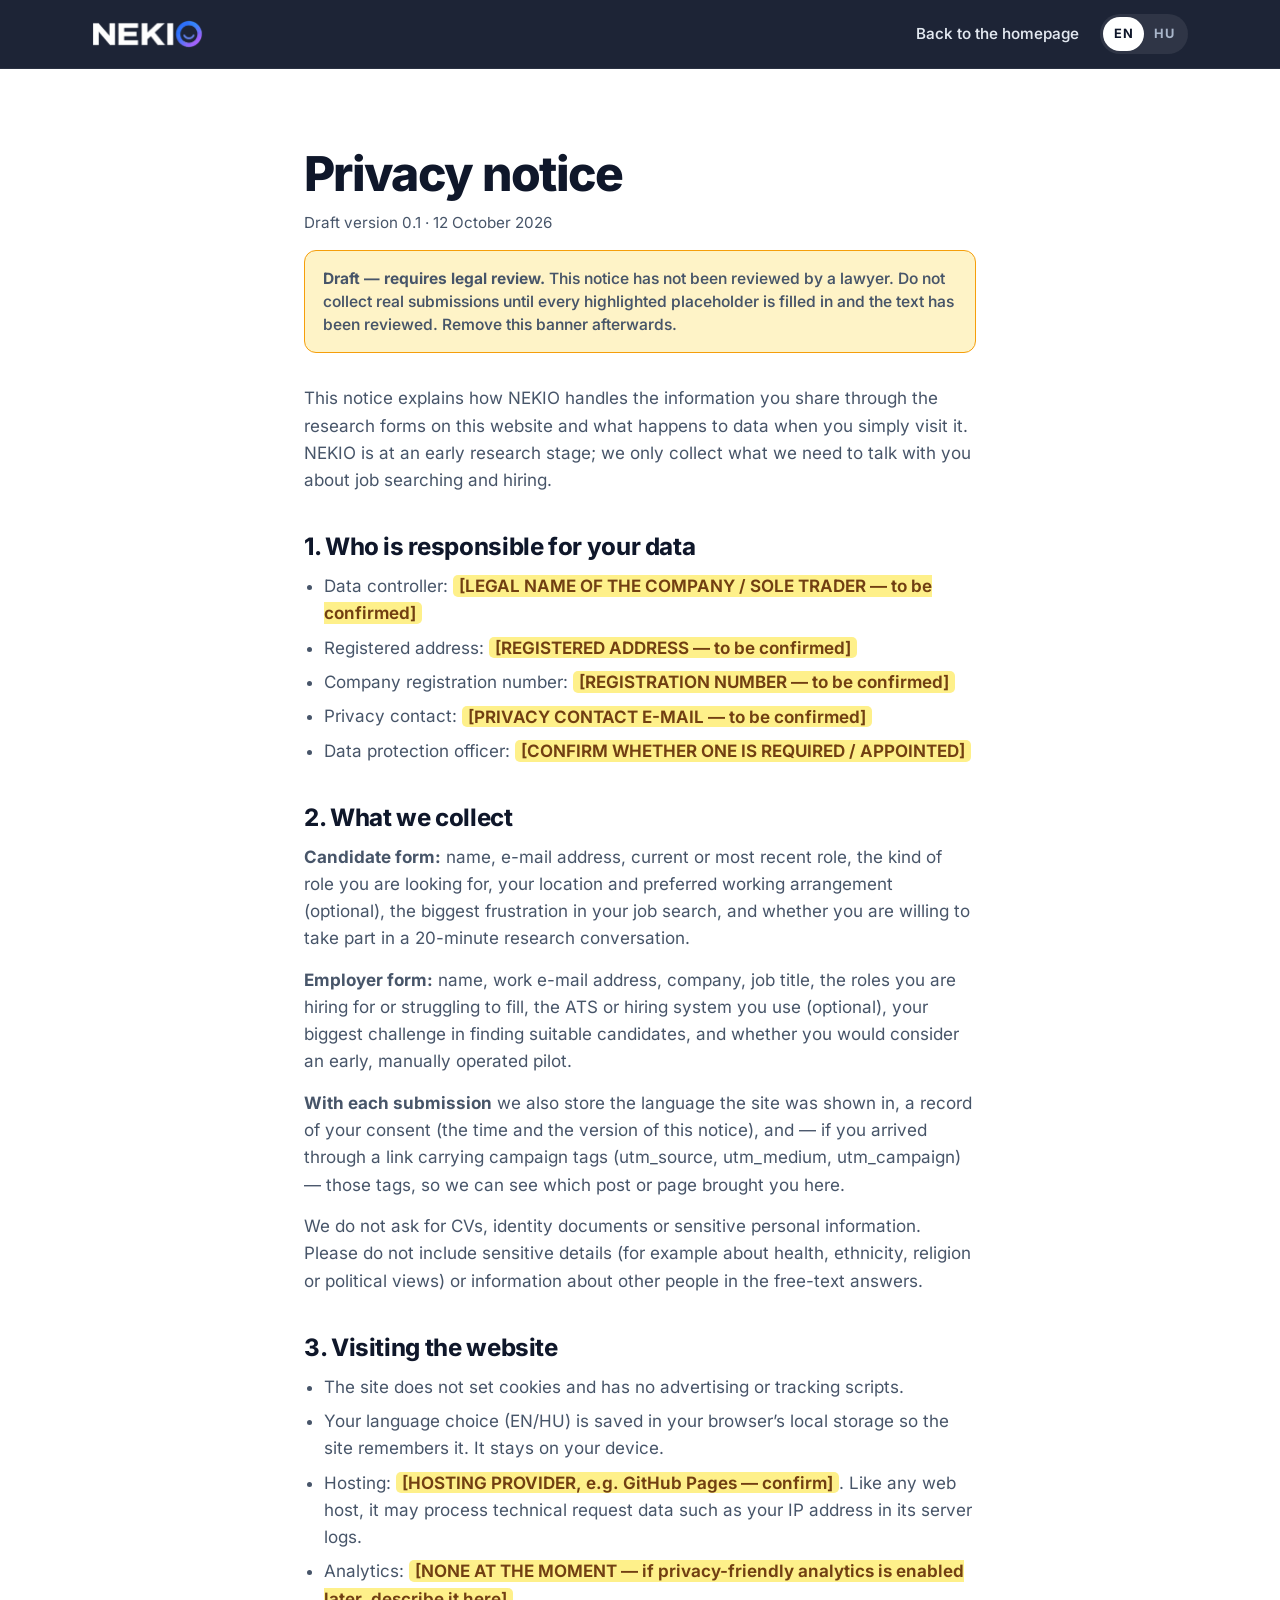
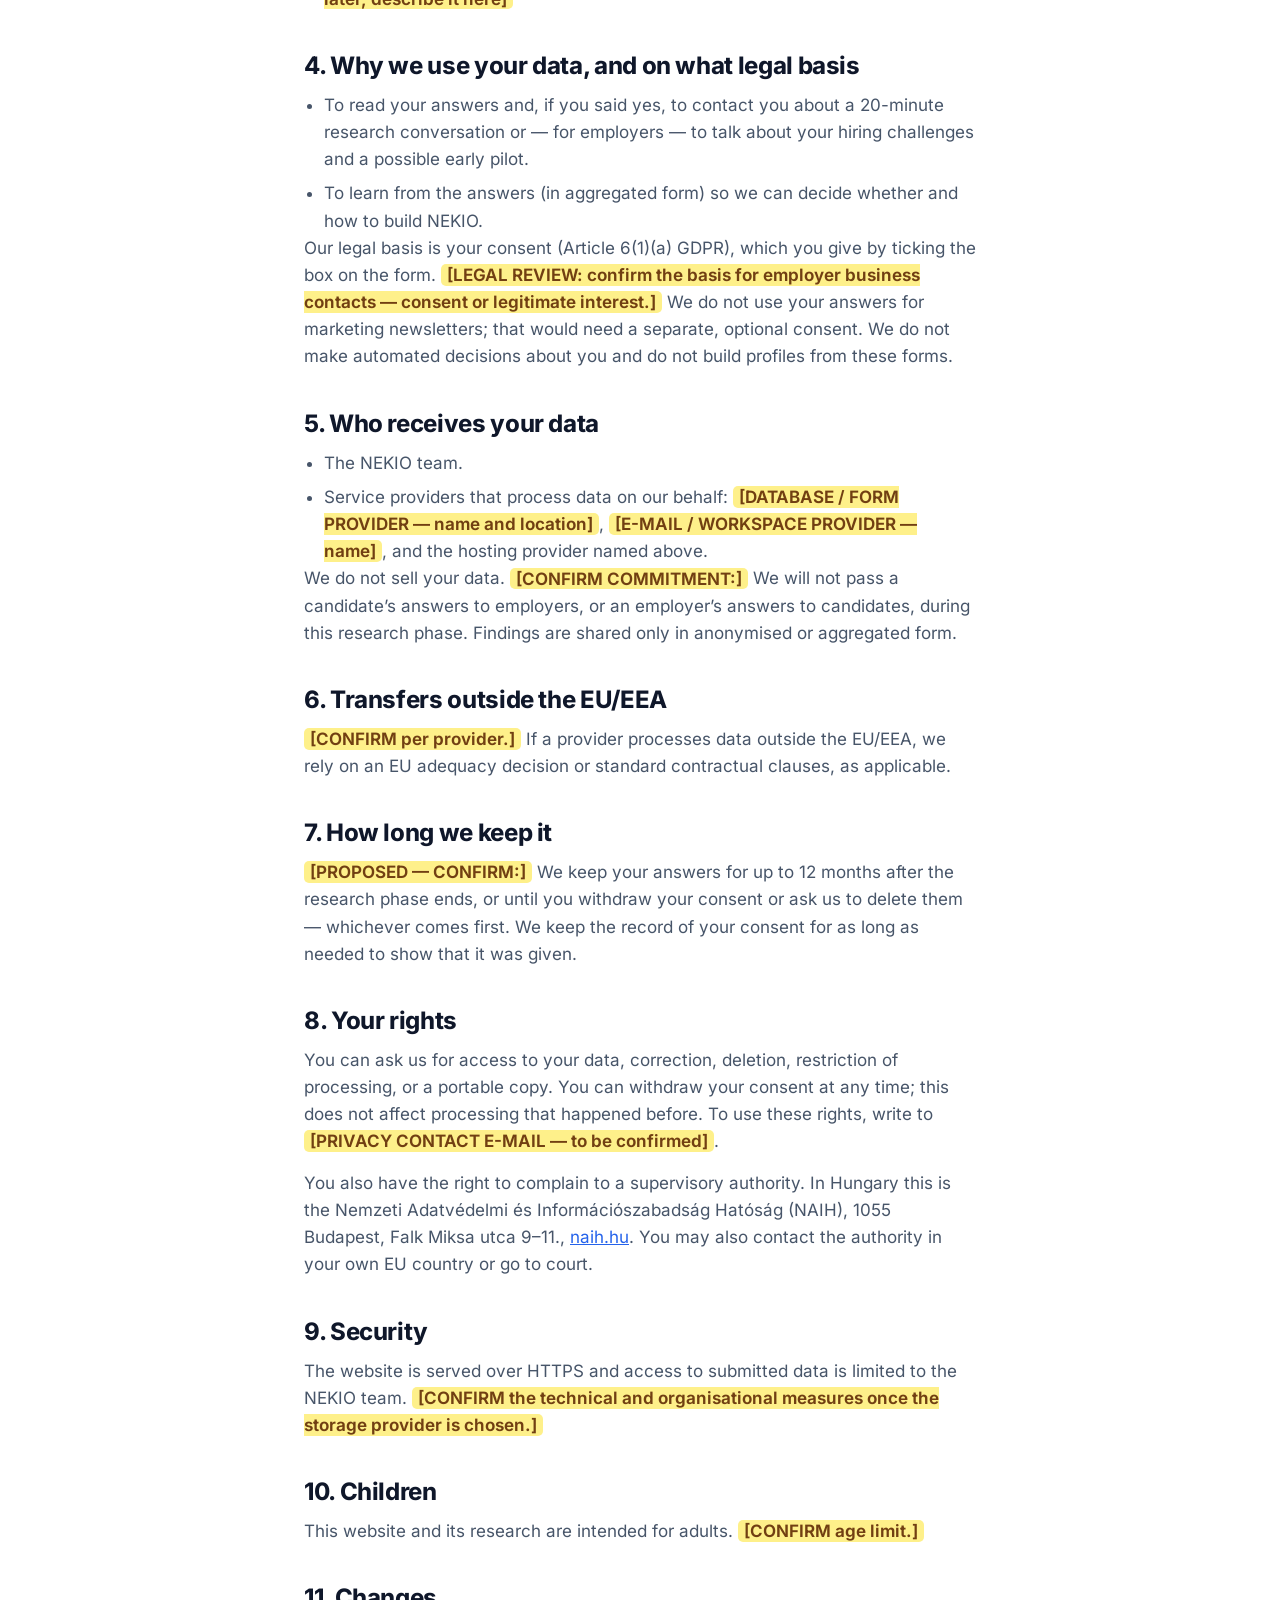
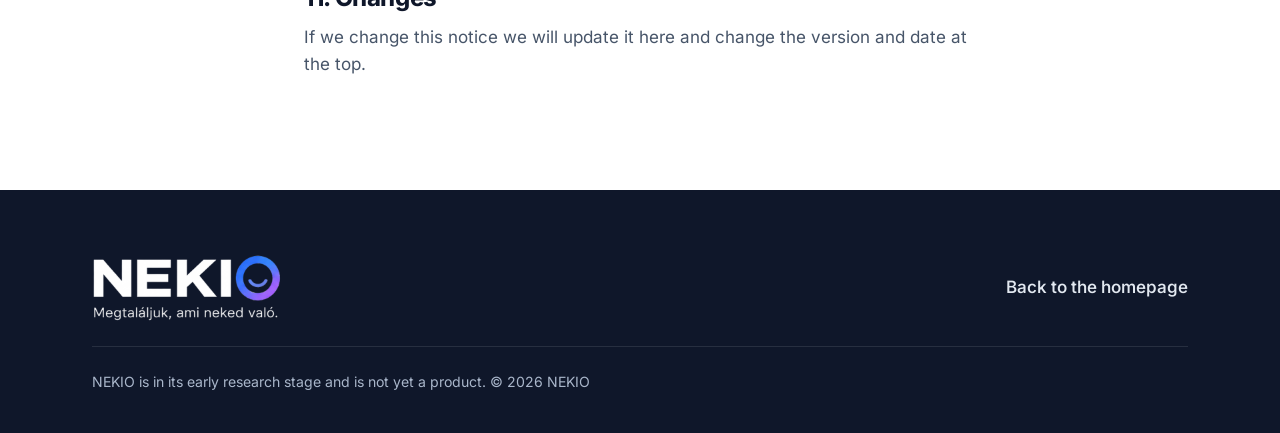
==== privacy.html @ f3b00f95 "Add files via upload" ====
<!doctype html>
<html lang="en">
<head>
  <meta charset="utf-8">
  <meta name="viewport" content="width=device-width, initial-scale=1, viewport-fit=cover">
  <title>NEKIO — Privacy notice</title>
  <meta name="description" content="How NEKIO handles the information you share through its research forms.">
  <meta name="theme-color" content="#0F172A">
  <meta name="referrer" content="strict-origin-when-cross-origin">
  <link rel="canonical" href="https://nekio.hu/privacy.html">
  <meta property="og:type" content="website">
  <meta property="og:site_name" content="NEKIO">
  <meta property="og:url" content="https://nekio.hu/privacy.html">
  <meta property="og:title" content="NEKIO — Privacy notice">
  <meta property="og:description" content="How NEKIO handles the information you share through its research forms.">
  <meta property="og:image" content="https://nekio.hu/assets/img/og-image.png">
  <meta property="og:locale" content="en_US">
  <meta name="twitter:card" content="summary_large_image">
  <meta name="twitter:title" content="NEKIO — Privacy notice">
  <meta name="twitter:description" content="How NEKIO handles the information you share through its research forms.">
  <link rel="icon" href="favicon.ico" sizes="any">
  <link rel="icon" type="image/svg+xml" href="assets/img/icon.svg">
  <link rel="apple-touch-icon" href="assets/img/apple-touch-icon.png">
  <script>
    (function () {
      try {
        var q = new URLSearchParams(location.search).get('lang');
        var s = null;
        try { s = localStorage.getItem('nekio-lang'); } catch (e) {}
        var l = (q === 'hu' || q === 'en') ? q
              : (s === 'hu' || s === 'en') ? s
              : (((navigator.language || '') + '').toLowerCase().indexOf('hu') === 0 ? 'hu' : 'en');
        document.documentElement.lang = l;
      } catch (e) {}
    })();
  </script>
  <link rel="preload" href="assets/fonts/inter-latin-wght-normal.woff2" as="font" type="font/woff2" crossorigin>
  <link rel="stylesheet" href="assets/css/style.css">
</head>
<body data-page="privacy">
  <a class="skip-link" href="#main" data-i18n="skip">Skip to content</a>

  <header class="site-header">
    <div class="container site-header__inner">
      <a class="brand" href="index.html" aria-label="NEKIO">
        <img src="assets/img/wordmark-dark.png" alt="NEKIO" width="448" height="113">
      </a>
      <div class="site-header__tools" style="margin-left:auto">
        <a class="back-link" href="index.html" data-i18n="pv.back">Back to the homepage</a>
        <div class="lang" role="group" aria-label="Language" data-i18n-attr="aria-label:nav.lang">
          <button type="button" class="lang__btn" data-set-lang="en" lang="en" aria-pressed="true">EN</button>
          <button type="button" class="lang__btn" data-set-lang="hu" lang="hu" aria-pressed="false">HU</button>
        </div>
      </div>
    </div>
  </header>

  <main id="main" class="legal">
    <div class="container legal__inner">

      <!-- ===================== ENGLISH ===================== -->
      <article data-lang-block="en" lang="en">
        <h1>Privacy notice</h1>
        <p class="legal__meta">Draft version 0.1 · 12 October 2026</p>

        <p class="draft-banner" role="note"><strong>Draft — requires legal review.</strong> This notice has not been reviewed by a lawyer. Do not collect real submissions until every highlighted placeholder is filled in and the text has been reviewed. Remove this banner afterwards.</p>

        <p>This notice explains how NEKIO handles the information you share through the research forms on this website and what happens to data when you simply visit it. NEKIO is at an early research stage; we only collect what we need to talk with you about job searching and hiring.</p>

        <h2>1. Who is responsible for your data</h2>
        <ul>
          <li>Data controller: <span class="ph">[LEGAL NAME OF THE COMPANY / SOLE TRADER — to be confirmed]</span></li>
          <li>Registered address: <span class="ph">[REGISTERED ADDRESS — to be confirmed]</span></li>
          <li>Company registration number: <span class="ph">[REGISTRATION NUMBER — to be confirmed]</span></li>
          <li>Privacy contact: <span class="ph" data-contact-email>[PRIVACY CONTACT E-MAIL — to be confirmed]</span></li>
          <li>Data protection officer: <span class="ph">[CONFIRM WHETHER ONE IS REQUIRED / APPOINTED]</span></li>
        </ul>

        <h2>2. What we collect</h2>
        <p><strong>Candidate form:</strong> name, e-mail address, current or most recent role, the kind of role you are looking for, your location and preferred working arrangement (optional), the biggest frustration in your job search, and whether you are willing to take part in a 20-minute research conversation.</p>
        <p><strong>Employer form:</strong> name, work e-mail address, company, job title, the roles you are hiring for or struggling to fill, the ATS or hiring system you use (optional), your biggest challenge in finding suitable candidates, and whether you would consider an early, manually operated pilot.</p>
        <p><strong>With each submission</strong> we also store the language the site was shown in, a record of your consent (the time and the version of this notice), and — if you arrived through a link carrying campaign tags (utm_source, utm_medium, utm_campaign) — those tags, so we can see which post or page brought you here.</p>
        <p>We do not ask for CVs, identity documents or sensitive personal information. Please do not include sensitive details (for example about health, ethnicity, religion or political views) or information about other people in the free-text answers.</p>

        <h2>3. Visiting the website</h2>
        <ul>
          <li>The site does not set cookies and has no advertising or tracking scripts.</li>
          <li>Your language choice (EN/HU) is saved in your browser’s local storage so the site remembers it. It stays on your device.</li>
          <li>Hosting: <span class="ph">[HOSTING PROVIDER, e.g. GitHub Pages — confirm]</span>. Like any web host, it may process technical request data such as your IP address in its server logs.</li>
          <li>Analytics: <span class="ph">[NONE AT THE MOMENT — if privacy-friendly analytics is enabled later, describe it here]</span></li>
        </ul>

        <h2>4. Why we use your data, and on what legal basis</h2>
        <ul>
          <li>To read your answers and, if you said yes, to contact you about a 20-minute research conversation or — for employers — to talk about your hiring challenges and a possible early pilot.</li>
          <li>To learn from the answers (in aggregated form) so we can decide whether and how to build NEKIO.</li>
        </ul>
        <p>Our legal basis is your consent (Article 6(1)(a) GDPR), which you give by ticking the box on the form. <span class="ph">[LEGAL REVIEW: confirm the basis for employer business contacts — consent or legitimate interest.]</span> We do not use your answers for marketing newsletters; that would need a separate, optional consent. We do not make automated decisions about you and do not build profiles from these forms.</p>

        <h2>5. Who receives your data</h2>
        <ul>
          <li>The NEKIO team.</li>
          <li>Service providers that process data on our behalf: <span class="ph">[DATABASE / FORM PROVIDER — name and location]</span>, <span class="ph">[E-MAIL / WORKSPACE PROVIDER — name]</span>, and the hosting provider named above.</li>
        </ul>
        <p>We do not sell your data. <span class="ph">[CONFIRM COMMITMENT:]</span> We will not pass a candidate’s answers to employers, or an employer’s answers to candidates, during this research phase. Findings are shared only in anonymised or aggregated form.</p>

        <h2>6. Transfers outside the EU/EEA</h2>
        <p><span class="ph">[CONFIRM per provider.]</span> If a provider processes data outside the EU/EEA, we rely on an EU adequacy decision or standard contractual clauses, as applicable.</p>

        <h2>7. How long we keep it</h2>
        <p><span class="ph">[PROPOSED — CONFIRM:]</span> We keep your answers for up to 12 months after the research phase ends, or until you withdraw your consent or ask us to delete them — whichever comes first. We keep the record of your consent for as long as needed to show that it was given.</p>

        <h2>8. Your rights</h2>
        <p>You can ask us for access to your data, correction, deletion, restriction of processing, or a portable copy. You can withdraw your consent at any time; this does not affect processing that happened before. To use these rights, write to <span class="ph" data-contact-email>[PRIVACY CONTACT E-MAIL — to be confirmed]</span>.</p>
        <p>You also have the right to complain to a supervisory authority. In Hungary this is the Nemzeti Adatvédelmi és Információszabadság Hatóság (NAIH), 1055 Budapest, Falk Miksa utca 9–11., <a href="https://naih.hu" rel="noopener">naih.hu</a>. You may also contact the authority in your own EU country or go to court.</p>

        <h2>9. Security</h2>
        <p>The website is served over HTTPS and access to submitted data is limited to the NEKIO team. <span class="ph">[CONFIRM the technical and organisational measures once the storage provider is chosen.]</span></p>

        <h2>10. Children</h2>
        <p>This website and its research are intended for adults. <span class="ph">[CONFIRM age limit.]</span></p>

        <h2>11. Changes</h2>
        <p>If we change this notice we will update it here and change the version and date at the top.</p>
      </article>

      <!-- ===================== MAGYAR ===================== -->
      <article data-lang-block="hu" lang="hu">
        <h1>Adatkezelési tájékoztató</h1>
        <p class="legal__meta">0.1-es tervezet · 2026. október 12.</p>

        <p class="draft-banner" role="note"><strong>Tervezet — jogi felülvizsgálat szükséges.</strong> Ezt a tájékoztatót még nem nézte át jogász. Valós beküldéseket addig ne gyűjts, amíg minden kiemelt helyőrzőt ki nem töltöttél, és a szöveget át nem néztette egy szakember. Ezt a sávot utána távolítsd el.</p>

        <p>Ez a tájékoztató azt írja le, hogyan kezeli a NEKIO az ezen a weboldalon található kutatási űrlapokon megosztott információkat, és mi történik az adatokkal, ha egyszerűen csak megnyitod az oldalt. A NEKIO korai kutatási szakaszban van; csak azt gyűjtjük, amire az álláskeresésről és a toborzásról szóló beszélgetéshez szükségünk van.</p>

        <h2>1. Ki felel az adataidért</h2>
        <ul>
          <li>Adatkezelő: <span class="ph">[A CÉG / EGYÉNI VÁLLALKOZÓ JOGI NEVE — megerősítendő]</span></li>
          <li>Székhely: <span class="ph">[SZÉKHELY — megerősítendő]</span></li>
          <li>Cégjegyzékszám / nyilvántartási szám: <span class="ph">[SZÁM — megerősítendő]</span></li>
          <li>Adatvédelmi kapcsolattartó: <span class="ph" data-contact-email>[ADATVÉDELMI E-MAIL-CÍM — megerősítendő]</span></li>
          <li>Adatvédelmi tisztviselő: <span class="ph">[MEGERŐSÍTENDŐ, SZÜKSÉGES-E / KINEVEZTEK-E]</span></li>
        </ul>

        <h2>2. Mit gyűjtünk</h2>
        <p><strong>Álláskeresői űrlap:</strong> név, e-mail-cím, jelenlegi vagy legutóbbi munkakör, milyen munkakört keresel, helyszín és preferált munkavégzési forma (nem kötelező), az álláskeresésed legnagyobb nehézsége, valamint hogy részt vennél-e egy 20 perces kutatási beszélgetésben.</p>
        <p><strong>Munkáltatói űrlap:</strong> név, céges e-mail-cím, cég, munkakör, milyen pozíciókra kerestek munkatársat vagy melyeket nehéz betölteni, milyen ATS-t vagy toborzási rendszert használtok (nem kötelező), a legnagyobb kihívás a megfelelő jelöltek megtalálásában, valamint hogy nyitott lennél-e egy korai, manuálisan működő pilotra.</p>
        <p><strong>Minden beküldéssel</strong> eltároljuk az oldal megjelenítési nyelvét, a hozzájárulásod nyilvántartását (az időpontot és e tájékoztató verzióját), valamint — ha kampánycímkéket tartalmazó linken érkeztél (utm_source, utm_medium, utm_campaign) — ezeket a címkéket, hogy lássuk, melyik bejegyzés vagy oldal hozott ide.</p>
        <p>Nem kérünk önéletrajzot, személyazonosító okmányt vagy különleges személyes adatot. Kérjük, a szabad szöveges válaszokba ne írj érzékeny adatokat (például egészségi állapotról, etnikai származásról, vallásról vagy politikai nézetről), és másokra vonatkozó információkat se.</p>

        <h2>3. A weboldal látogatása</h2>
        <ul>
          <li>Az oldal nem helyez el sütiket, és nincsenek rajta hirdetési vagy nyomkövető szkriptek.</li>
          <li>A nyelvválasztásodat (EN/HU) a böngésződ helyi tárolójában mentjük, hogy az oldal emlékezzen rá. Ez az eszközödön marad.</li>
          <li>Tárhely: <span class="ph">[TÁRHELYSZOLGÁLTATÓ, pl. GitHub Pages — megerősítendő]</span>. Mint minden webes tárhely, technikai kérésadatokat, például IP-címet kezelhet a szerver naplóiban.</li>
          <li>Analitika: <span class="ph">[JELENLEG NINCS — ha később adatvédelmi szempontból barátságos analitikát kapcsolunk be, itt kell leírni]</span></li>
        </ul>

        <h2>4. Miért használjuk az adataidat, és mi a jogalap</h2>
        <ul>
          <li>Hogy elolvassuk a válaszaidat, és ha igent mondtál, felvegyük veled a kapcsolatot egy 20 perces kutatási beszélgetés ügyében — munkáltatók esetében a toborzási kihívásaitokról és egy esetleges korai pilotról való egyeztetés miatt.</li>
          <li>Hogy a válaszokból (összesítve) tanuljunk, és eldönthessük, érdemes-e és hogyan építeni a NEKIO-t.</li>
        </ul>
        <p>A jogalap a hozzájárulásod (GDPR 6. cikk (1) bekezdés a) pont), amelyet az űrlapon a jelölőnégyzet bepipálásával adsz meg. <span class="ph">[JOGI ELLENŐRZÉS: erősítsd meg a munkáltatói üzleti kapcsolatfelvétel jogalapját — hozzájárulás vagy jogos érdek.]</span> A válaszaidat nem használjuk hírlevél-marketingre; ahhoz külön, nem kötelező hozzájárulás kellene. Nem hozunk automatizált döntést rólad, és ezekből az űrlapokból nem készítünk profilt.</p>

        <h2>5. Kik kapják meg az adataidat</h2>
        <ul>
          <li>A NEKIO csapata.</li>
          <li>A nevünkben adatot kezelő szolgáltatók: <span class="ph">[ADATBÁZIS / ŰRLAPSZOLGÁLTATÓ — név és helyszín]</span>, <span class="ph">[E-MAIL / MUNKATÉR-SZOLGÁLTATÓ — név]</span>, valamint a fent megnevezett tárhelyszolgáltató.</li>
        </ul>
        <p>Az adataidat nem adjuk el. <span class="ph">[VÁLLALÁS MEGERŐSÍTENDŐ:]</span> A kutatási szakaszban egy álláskereső válaszait nem adjuk át munkáltatóknak, egy munkáltató válaszait pedig nem adjuk át álláskeresőknek. A tanulságokat csak anonimizált vagy összesített formában osztjuk meg.</p>

        <h2>6. Az EU/EGT-n kívüli továbbítás</h2>
        <p><span class="ph">[SZOLGÁLTATÓNKÉNT MEGERŐSÍTENDŐ.]</span> Ha egy szolgáltató az EU/EGT-n kívül kezel adatot, az Európai Bizottság megfelelőségi határozatára vagy általános szerződési feltételekre (SCC) támaszkodunk, a helyzettől függően.</p>

        <h2>7. Meddig őrizzük</h2>
        <p><span class="ph">[JAVASLAT — MEGERŐSÍTENDŐ:]</span> A válaszaidat legfeljebb 12 hónapig őrizzük a kutatási szakasz lezárása után, vagy addig, amíg vissza nem vonod a hozzájárulásodat, illetve nem kéred a törlésüket — amelyik előbb bekövetkezik. A hozzájárulásod nyilvántartását addig őrizzük, amíg szükséges annak igazolásához, hogy megadtad.</p>

        <h2>8. A jogaid</h2>
        <p>Kérhetsz hozzáférést az adataidhoz, helyesbítést, törlést, az adatkezelés korlátozását, vagy hordozható másolatot. A hozzájárulásodat bármikor visszavonhatod; ez nem érinti a visszavonás előtti adatkezelést. Jogaid gyakorlásához írj ide: <span class="ph" data-contact-email>[ADATVÉDELMI E-MAIL-CÍM — megerősítendő]</span>.</p>
        <p>Panaszt tehetsz a felügyeleti hatóságnál is. Magyarországon ez a Nemzeti Adatvédelmi és Információszabadság Hatóság (NAIH), 1055 Budapest, Falk Miksa utca 9–11., <a href="https://naih.hu" rel="noopener">naih.hu</a>. Fordulhatsz a saját uniós országod hatóságához vagy bírósághoz is.</p>

        <h2>9. Biztonság</h2>
        <p>A weboldal HTTPS-en keresztül érhető el, a beküldött adatokhoz csak a NEKIO csapata fér hozzá. <span class="ph">[A TECHNIKAI ÉS SZERVEZÉSI INTÉZKEDÉSEK MEGERŐSÍTENDŐK, ha már kiválasztottuk a tárolót.]</span></p>

        <h2>10. Gyermekek</h2>
        <p>Az oldal és a kutatás felnőtteknek szól. <span class="ph">[KORHATÁR MEGERŐSÍTENDŐ.]</span></p>

        <h2>11. Módosítások</h2>
        <p>Ha módosítjuk ezt a tájékoztatót, itt frissítjük, és megváltoztatjuk a tetején a verziót és a dátumot.</p>
      </article>
    </div>
  </main>

  <footer class="site-footer">
    <div class="container site-footer__inner">
      <div class="site-footer__brand">
        <img src="assets/img/logo-dark.png" alt="NEKIO — Megtaláljuk, ami neked való." width="570" height="202">
      </div>
      <nav class="site-footer__nav" aria-label="Footer" data-i18n-attr="aria-label:footer.nav">
        <a href="index.html" data-i18n="pv.back">Back to the homepage</a>
      </nav>
      <p class="site-footer__note"><span data-i18n="footer.note">NEKIO is in its early research stage and is not yet a product.</span> <span data-i18n="footer.rights">© 2026 NEKIO</span></p>
    </div>
  </footer>

  <script src="assets/js/config.js"></script>
  <script src="assets/js/i18n-data.js"></script>
  <script src="assets/js/app.js"></script>
</body>
</html>
---- assets/css/style.css ----
/* ==========================================================================
   NEKIO — landing page styles
   Brand: Navy #0F172A · Blue #3B82F6 · Purple #8B5CF6 · Light #EDE9FE · Inter
   ========================================================================== */

/* ---------- Fonts (self-hosted Inter variable; latin + latin-ext covers ő, ű) ---------- */
@font-face {
  font-family: "Inter";
  font-style: normal;
  font-weight: 100 900;
  font-display: swap;
  src: url("../fonts/inter-latin-ext-wght-normal.woff2") format("woff2-variations");
  unicode-range: U+0100-02BA, U+02BD-02C5, U+02C7-02CC, U+02CE-02D7, U+02DD-02FF, U+0304, U+0308, U+0329, U+1D00-1DBF, U+1E00-1E9F, U+1EF2-1EFF, U+2020, U+20A0-20AB, U+20AD-20C0, U+2113, U+2C60-2C7F, U+A720-A7FF;
}
@font-face {
  font-family: "Inter";
  font-style: normal;
  font-weight: 100 900;
  font-display: swap;
  src: url("../fonts/inter-latin-wght-normal.woff2") format("woff2-variations");
  unicode-range: U+0000-00FF, U+0131, U+0152-0153, U+02BB-02BC, U+02C6, U+02DA, U+02DC, U+0304, U+0308, U+0329, U+2000-206F, U+20AC, U+2122, U+2191, U+2193, U+2212, U+2215, U+FEFF, U+FFFD;
}

/* ---------- Tokens ---------- */
:root {
  --navy: #0F172A;
  --navy-2: #172036;
  --navy-3: #1E293B;
  --blue: #3B82F6;
  --blue-strong: #2563EB;   /* AA contrast with white text */
  --purple: #8B5CF6;
  --lilac: #EDE9FE;
  --lilac-2: #F5F3FF;
  --paper: #F6F7FB;
  --white: #fff;
  --ink: #0F172A;
  --ink-2: #475569;         /* body copy on light, AA */
  --ink-3: #64748B;
  --line: #E2E8F0;
  --line-strong: #CBD5E1;
  --on-navy: #E2E8F0;
  --on-navy-2: #A9B6CA;     /* secondary text on navy, AA */
  --error: #B42318;
  --gradient: linear-gradient(135deg, #3B82F6 0%, #8B5CF6 100%);

  --font: "Inter", system-ui, -apple-system, "Segoe UI", Roboto, "Helvetica Neue", Arial, sans-serif;
  --radius: 14px;
  --radius-lg: 22px;
  --gutter: clamp(1.25rem, 5vw, 2rem);
  --container: 1160px;
  --header-h: 68px;
  --shadow: 0 1px 2px rgba(15, 23, 42, .06), 0 12px 32px -12px rgba(15, 23, 42, .18);
  --ease: cubic-bezier(.2, .7, .2, 1);
}

/* ---------- Reset / base ---------- */
*, *::before, *::after { box-sizing: border-box; }
html {
  -webkit-text-size-adjust: 100%;
  scroll-behavior: smooth;
  scroll-padding-top: calc(var(--header-h) + 12px);
  background: var(--navy);
}
body {
  margin: 0;
  font-family: var(--font);
  font-size: 1.0625rem;
  line-height: 1.6;
  color: var(--ink);
  background: var(--white);
  -webkit-font-smoothing: antialiased;
  text-rendering: optimizeLegibility;
  font-feature-settings: "cv11", "ss03";
  overflow-wrap: break-word;
}
body.dialog-open { overflow: hidden; }
html.lang-pending body { visibility: hidden; }

img, svg { max-width: 100%; height: auto; display: block; }
h1, h2, h3, p, ol, ul { margin: 0; }
ol, ul { padding: 0; list-style: none; }
a { color: inherit; }
button, input, textarea { font: inherit; color: inherit; }
button { cursor: pointer; }

:focus-visible {
  outline: 3px solid var(--blue);
  outline-offset: 3px;
  border-radius: 6px;
}
.site-header :focus-visible,
.section--navy :focus-visible,
.hero :focus-visible,
.site-footer :focus-visible,
.card--employer :focus-visible { outline-color: #9CC0FF; }

.container { width: 100%; max-width: var(--container); margin-inline: auto; padding-inline: var(--gutter); }
.sr-only {
  position: absolute; width: 1px; height: 1px; margin: -1px; padding: 0;
  overflow: hidden; clip: rect(0 0 0 0); white-space: nowrap; border: 0;
}
.skip-link {
  position: absolute; left: 1rem; top: -4rem; z-index: 100;
  background: var(--white); color: var(--ink); padding: .65rem 1rem; border-radius: 8px;
  font-weight: 600; text-decoration: none; transition: top .15s;
}
.skip-link:focus { top: 1rem; }

/* ---------- Typography ---------- */
h1, h2, h3 { font-weight: 750; letter-spacing: -0.025em; line-height: 1.12; color: inherit; text-wrap: balance; }
h1 { font-size: clamp(2.5rem, 7.4vw, 4.6rem); font-weight: 800; letter-spacing: -0.035em; line-height: 1.04; }
h2 { font-size: clamp(1.85rem, 4.4vw, 2.85rem); }
h3 { font-size: clamp(1.3rem, 2.6vw, 1.6rem); line-height: 1.2; }
p { text-wrap: pretty; }
.lead { font-size: clamp(1.1rem, 1.9vw, 1.25rem); line-height: 1.6; }

.eyebrow {
  display: inline-flex; align-items: center; gap: .7rem;
  font-size: .78rem; font-weight: 700; letter-spacing: .12em; text-transform: uppercase;
  color: var(--blue-strong); margin-bottom: 1rem;
}
.eyebrow::before { content: ""; width: 1.75rem; height: 3px; border-radius: 3px; background: var(--gradient); }
.eyebrow--dark { color: #9CC0FF; }

/* ---------- Buttons ---------- */
.btn {
  --btn-bg: var(--blue-strong); --btn-fg: #fff; --btn-bd: transparent;
  display: inline-flex; align-items: center; justify-content: center; gap: .5rem;
  min-height: 48px; padding: .8rem 1.4rem;
  font-weight: 650; font-size: 1rem; line-height: 1.2; text-align: center; text-decoration: none;
  color: var(--btn-fg); background: var(--btn-bg); border: 1.5px solid var(--btn-bd); border-radius: 999px;
  transition: background-color .18s var(--ease), border-color .18s var(--ease), transform .18s var(--ease), box-shadow .18s var(--ease);
}
.btn:hover { transform: translateY(-1px); }
.btn:active { transform: translateY(0); }
.btn--primary { box-shadow: 0 8px 20px -10px rgba(37, 99, 235, .75); }
.btn--primary:hover { --btn-bg: #1D4FD8; box-shadow: 0 12px 24px -10px rgba(37, 99, 235, .8); }
.btn--ghost-dark { --btn-bg: transparent; --btn-fg: #fff; --btn-bd: rgba(255, 255, 255, .38); }
.btn--ghost-dark:hover { --btn-bg: rgba(255, 255, 255, .09); --btn-bd: rgba(255, 255, 255, .7); }
.btn--outline { --btn-bg: transparent; --btn-fg: var(--navy); --btn-bd: var(--navy); }
.btn--outline:hover { --btn-bg: var(--navy); --btn-fg: #fff; }
.btn--light { --btn-bg: #fff; --btn-fg: var(--navy); }
.btn--light:hover { --btn-bg: var(--lilac); }
.btn--sm { min-height: 40px; padding: .5rem 1.05rem; font-size: .92rem; }
.btn--lg { min-height: 54px; padding: .9rem 1.7rem; font-size: 1.05rem; }
.btn--block { width: 100%; }
.btn[disabled] { opacity: .65; cursor: progress; transform: none; }

/* ---------- Header ---------- */
.site-header {
  position: sticky; top: 0; z-index: 50;
  background: rgba(15, 23, 42, .94);
  -webkit-backdrop-filter: saturate(140%) blur(10px);
  backdrop-filter: saturate(140%) blur(10px);
  border-bottom: 1px solid rgba(255, 255, 255, .06);
}
.site-header__inner { height: var(--header-h); display: flex; align-items: center; gap: 1.5rem; }
.brand { display: block; flex: none; }
.brand img { height: 28px; width: auto; }
.nav { display: flex; align-items: center; gap: .35rem; margin-left: auto; }
.nav__link {
  color: var(--on-navy); text-decoration: none; font-weight: 550; font-size: .95rem;
  padding: .55rem .85rem; border-radius: 999px; transition: background-color .15s, color .15s;
}
.nav__link:hover { background: rgba(255, 255, 255, .08); color: #fff; }
.nav__cta { margin-left: .5rem; }
.site-header__tools { display: flex; align-items: center; gap: .6rem; }

.lang { display: inline-flex; padding: 3px; border-radius: 999px; background: rgba(255, 255, 255, .08); }
.lang__btn {
  min-width: 40px; min-height: 34px; padding: 0 .65rem; border: 0; border-radius: 999px;
  background: transparent; color: var(--on-navy-2); font-weight: 700; font-size: .8rem; letter-spacing: .06em;
  transition: background-color .15s, color .15s;
}
.lang__btn:hover { color: #fff; }
.lang__btn[aria-pressed="true"] { background: #fff; color: var(--navy); }

.menu-btn {
  display: none; width: 44px; height: 44px; padding: 0; border: 0; border-radius: 12px;
  background: rgba(255, 255, 255, .08); position: relative;
}
.menu-btn__bars, .menu-btn__bars::before, .menu-btn__bars::after {
  content: ""; position: absolute; left: 50%; width: 18px; height: 2px; margin-left: -9px; border-radius: 2px; background: #fff;
  transition: transform .2s var(--ease), opacity .2s;
}
.menu-btn__bars { top: 50%; margin-top: -1px; }
.menu-btn__bars::before { top: -6px; left: 0; margin: 0; }
.menu-btn__bars::after { top: 6px; left: 0; margin: 0; }
.menu-btn[aria-expanded="true"] .menu-btn__bars { background: transparent; }
.menu-btn[aria-expanded="true"] .menu-btn__bars::before { transform: translateY(6px) rotate(45deg); }
.menu-btn[aria-expanded="true"] .menu-btn__bars::after { transform: translateY(-6px) rotate(-45deg); }

@media (max-width: 820px) {
  .site-header__inner { gap: .75rem; }
  .brand img { height: 24px; }
  .site-header__tools { margin-left: auto; }
  .menu-btn { display: block; }
  .nav {
    position: absolute; left: 0; right: 0; top: var(--header-h);
    flex-direction: column; align-items: stretch; gap: .25rem; margin: 0;
    padding: .75rem var(--gutter) 1.25rem;
    background: var(--navy); border-bottom: 1px solid rgba(255, 255, 255, .08);
    box-shadow: 0 24px 40px -20px rgba(0, 0, 0, .5);
    visibility: hidden; opacity: 0; transform: translateY(-8px);
    transition: opacity .2s var(--ease), transform .2s var(--ease), visibility 0s linear .2s;
  }
  .nav.is-open { visibility: visible; opacity: 1; transform: none; transition-delay: 0s; }
  .nav__link { padding: .9rem .75rem; font-size: 1.05rem; border-radius: 12px; }
  .nav__cta { margin: .5rem 0 0; min-height: 50px; }
}

/* ---------- Hero ---------- */
.hero {
  position: relative; overflow: hidden; color: #fff; background: var(--navy);
  padding: clamp(2.5rem, 7vw, 5.5rem) 0 clamp(3rem, 8vw, 6rem);
}
.hero::after {
  content: ""; position: absolute; inset: auto -10% -40% 30%; height: 70%; pointer-events: none;
  background: radial-gradient(closest-side, rgba(139, 92, 246, .22), transparent 70%);
}
.hero__grid { position: relative; z-index: 1; display: grid; grid-template-columns: minmax(0, 1.08fr) minmax(0, .92fr); align-items: center; gap: clamp(1.5rem, 5vw, 4rem); }
.hero__copy h1 { max-width: 12ch; margin-bottom: 1.4rem; }
.hero__text { max-width: 36rem; font-size: clamp(1.05rem, 1.9vw, 1.2rem); line-height: 1.65; color: var(--on-navy); }
.hero__actions { display: flex; flex-wrap: wrap; gap: .85rem; margin-top: 2rem; }
.status-pill {
  display: inline-flex; align-items: flex-start; gap: .65rem; margin-top: 1.75rem; max-width: 34rem;
  font-size: .92rem; line-height: 1.45; color: var(--on-navy-2);
}
.status-pill__dot { flex: none; width: 8px; height: 8px; margin-top: .45em; border-radius: 50%; background: var(--gradient); box-shadow: 0 0 0 4px rgba(139, 92, 246, .22); }
.hero__visual { justify-self: center; width: 100%; max-width: 520px; }
.hero__visual svg { width: 100%; height: auto; overflow: visible; }

/* hero composition motion — subtle, one-time draw + slow drift */
.hv-link { stroke-dasharray: 1; stroke-dashoffset: 1; animation: hv-draw 1.4s .35s var(--ease) forwards; }
.hv-core { transform-box: fill-box; transform-origin: center; animation: hv-pop .7s .15s var(--ease) both; }
.hv-n { transform-box: fill-box; transform-origin: center; animation: hv-drift 9s ease-in-out infinite; }
.hv-n1 { animation-duration: 8s; }  .hv-n2 { animation-duration: 10s; animation-delay: -2s; }
.hv-n3 { animation-duration: 11s; animation-delay: -4s; } .hv-n4 { animation-duration: 9s; animation-delay: -6s; }
.hv-n5 { animation-duration: 12s; animation-delay: -3s; }
@keyframes hv-draw { to { stroke-dashoffset: 0; } }
@keyframes hv-pop { from { transform: scale(.6); opacity: 0; } to { transform: none; opacity: 1; } }
@keyframes hv-drift { 0%, 100% { transform: translateY(0); } 50% { transform: translateY(-7px); } }

@media (max-width: 900px) {
  .hero__grid { grid-template-columns: 1fr; }
  .hero__copy h1 { max-width: 14ch; }
  .hero__visual { max-width: 340px; margin-top: .5rem; }
}
@media (max-width: 520px) {
  .hero__actions .btn { width: 100%; }
}

/* ---------- Sections ---------- */
.section { padding: clamp(3.5rem, 9vw, 7rem) 0; }
.section--light { background: var(--paper); }
.section--navy { background: var(--navy); color: #fff; }
.section--lilac { background: var(--lilac); }
.section__head { max-width: 46rem; margin-bottom: clamp(2rem, 5vw, 3.5rem); }
.section__head--wide { max-width: 52rem; }
.section__head h2 { margin-bottom: 1.1rem; }
.section__head .lead { color: var(--ink-2); }
.section--navy .section__head .lead { color: var(--on-navy); }

/* ---------- Audience cards ---------- */
.cards { display: grid; grid-template-columns: repeat(2, minmax(0, 1fr)); gap: clamp(1rem, 3vw, 1.75rem); }
.card {
  position: relative; display: flex; flex-direction: column; align-items: flex-start;
  padding: clamp(1.75rem, 4vw, 2.75rem); border-radius: var(--radius-lg);
  scroll-margin-top: calc(var(--header-h) + 16px);
}
.card__icon { width: 40px; height: 40px; margin-bottom: 1.5rem; }
.card h3 { margin-bottom: 1rem; max-width: 18ch; }
.card p:not(.eyebrow) { margin-bottom: 1.75rem; max-width: 34rem; }
.card .btn { margin-top: auto; }
.card--candidate { background: #fff; color: var(--ink); border: 1px solid var(--line); box-shadow: var(--shadow); }
.card--candidate .card__icon { color: var(--blue-strong); }
.card--candidate p:not(.eyebrow) { color: var(--ink-2); }
.card--candidate::before {
  content: ""; position: absolute; inset: 0 0 auto 0; height: 5px; border-radius: var(--radius-lg) var(--radius-lg) 0 0; background: var(--gradient);
}
.card--employer { background: var(--navy); color: #fff; box-shadow: var(--shadow); }
.card--employer .card__icon { color: #9CC0FF; }
.card--employer p:not(.eyebrow) { color: var(--on-navy); }
@media (max-width: 820px) { .cards { grid-template-columns: 1fr; } }

/* ---------- Principles ---------- */
.principles { display: grid; grid-template-columns: repeat(3, minmax(0, 1fr)); gap: clamp(1.5rem, 4vw, 3rem); }
.principle { padding-top: 1.5rem; border-top: 2px solid var(--navy); }
.principle__num { display: block; font-size: .85rem; font-weight: 700; letter-spacing: .08em; color: var(--blue-strong); margin-bottom: .35rem; }
.principle__label { font-size: .78rem; font-weight: 700; letter-spacing: .12em; text-transform: uppercase; color: var(--ink-3); margin-bottom: .9rem; }
.principle h3 { margin-bottom: .9rem; }
.principle p:not(.principle__label) { color: var(--ink-2); }
.note {
  margin-top: clamp(2rem, 5vw, 3.5rem); padding: 1.1rem 1.35rem; max-width: 46rem;
  border-left: 4px solid var(--purple); background: var(--lilac-2); border-radius: 0 var(--radius) var(--radius) 0;
  color: var(--ink); font-weight: 500;
}
@media (max-width: 820px) { .principles { grid-template-columns: 1fr; } }

/* ---------- Research options ---------- */
.options { display: grid; grid-template-columns: repeat(2, minmax(0, 1fr)); gap: clamp(1rem, 3vw, 1.75rem); }
.option {
  display: flex; flex-direction: column; align-items: flex-start; gap: 1.25rem;
  padding: clamp(1.5rem, 3.5vw, 2.25rem); border-radius: var(--radius-lg);
  background: var(--navy-2); border: 1px solid rgba(255, 255, 255, .09);
}
.option__label { font-size: .78rem; font-weight: 700; letter-spacing: .12em; text-transform: uppercase; color: #9CC0FF; }
.option__text { font-size: 1.2rem; line-height: 1.5; color: #fff; font-weight: 500; }
.option .btn { margin-top: auto; }
.option__meta { font-size: .88rem; color: var(--on-navy-2); }
@media (max-width: 820px) { .options { grid-template-columns: 1fr; } .option .btn { width: 100%; } }

/* ---------- About ---------- */
.about { display: grid; grid-template-columns: minmax(0, 1.25fr) minmax(0, .75fr); gap: clamp(2rem, 6vw, 5rem); align-items: start; }
.about__copy h2 { margin-bottom: 1.4rem; }
.about__copy .lead { color: var(--ink); margin-bottom: 1.1rem; }
.about__copy p:not(.lead):not(.eyebrow) { color: var(--ink-2); margin-top: 1rem; max-width: 40rem; }
.stages { padding: clamp(1.5rem, 3vw, 2rem); border-radius: var(--radius-lg); background: var(--paper); border: 1px solid var(--line); }
.stages__title { font-size: .78rem; font-weight: 700; letter-spacing: .12em; text-transform: uppercase; color: var(--ink-3); margin-bottom: 1.25rem; }
.stages__list { position: relative; display: grid; gap: 1.35rem; }
.stages__list::before { content: ""; position: absolute; left: 6px; top: 8px; bottom: 8px; width: 2px; background: var(--line-strong); }
.stage { position: relative; display: grid; gap: .15rem; padding-left: 2rem; color: var(--ink-2); font-size: .98rem; line-height: 1.5; }
.stage::before { content: ""; position: absolute; left: 0; top: .35em; width: 14px; height: 14px; border-radius: 50%; background: #fff; border: 2px solid var(--line-strong); }
.stage--now { color: var(--ink); }
.stage--now::before { border: 0; background: var(--gradient); box-shadow: 0 0 0 4px rgba(139, 92, 246, .18); }
.stage__label { font-weight: 750; color: var(--ink); font-size: 1.02rem; }
.stages__note { margin-top: 1.5rem; font-size: .88rem; color: var(--ink-3); }
@media (max-width: 860px) { .about { grid-template-columns: 1fr; } }

/* ---------- Final CTA ---------- */
.final__inner { text-align: center; max-width: 52rem; }
.final h2 { margin-bottom: 1rem; }
.final .lead { color: var(--ink-2); max-width: 36rem; margin-inline: auto; }
.final__actions { display: flex; flex-wrap: wrap; justify-content: center; gap: .85rem; margin-top: 2rem; }
.tagline { margin-top: 2.5rem; font-weight: 600; font-size: 1.05rem; color: #4C3FC4; letter-spacing: -.01em; }
@media (max-width: 520px) { .final__actions .btn { width: 100%; } }

/* ---------- Footer ---------- */
.site-footer { background: var(--navy); color: var(--on-navy-2); padding: clamp(2.5rem, 6vw, 4rem) 0 2.5rem; }
.site-footer__inner { display: grid; grid-template-columns: 1fr auto; gap: 1.5rem 2rem; align-items: center; }
.site-footer__brand img { width: 190px; height: auto; }
.site-footer__nav { display: flex; gap: 1.5rem; flex-wrap: wrap; }
.site-footer__nav a { color: var(--on-navy); text-decoration: none; font-weight: 550; padding: .4rem 0; border-bottom: 1px solid transparent; }
.site-footer__nav a:hover { border-bottom-color: currentColor; }
.site-footer__note { grid-column: 1 / -1; padding-top: 1.5rem; border-top: 1px solid rgba(255, 255, 255, .1); font-size: .88rem; }
@media (max-width: 600px) { .site-footer__inner { grid-template-columns: 1fr; } }

/* ---------- Form dialogs ---------- */
.sheet {
  width: min(660px, calc(100% - 2rem)); max-height: calc(100dvh - 2rem);
  padding: 0; border: 0; border-radius: var(--radius-lg); color: var(--ink); background: #fff;
  box-shadow: 0 40px 80px -20px rgba(15, 23, 42, .55);
  overflow: hidden;
}
.sheet[open] { display: flex; animation: sheet-in .28s var(--ease); }
.sheet::backdrop { background: rgba(15, 23, 42, .72); animation: fade-in .2s ease; }
.sheet__inner { position: relative; flex: 1; min-width: 0; max-height: calc(100dvh - 2rem); overflow-y: auto; overscroll-behavior: contain; padding: clamp(1.5rem, 4vw, 2.5rem); }
.sheet__close {
  position: sticky; top: 0; float: right; z-index: 2; width: 44px; height: 44px; margin: -.5rem -.5rem 0 .5rem;
  border: 0; border-radius: 50%; background: var(--paper); color: var(--ink); font-size: 1.6rem; line-height: 1;
  display: grid; place-items: center; transition: background-color .15s;
}
.sheet__close:hover { background: var(--lilac); }
.sheet h2 { font-size: clamp(1.5rem, 4vw, 2rem); margin-bottom: .5rem; padding-right: 2.5rem; }
.sheet__lede { color: var(--ink-2); margin-bottom: 1.5rem; }
.setup-warning { margin-bottom: 1.25rem; padding: .8rem 1rem; border-radius: 10px; background: #FEF3C7; color: #78350F; font-size: .92rem; line-height: 1.45; }

.sheet__success { text-align: center; padding: 1.5rem 0 .5rem; }
.sheet__success[hidden], .sheet__body[hidden] { display: none; }
.sheet__tick { width: 64px; height: 64px; margin: 0 auto 1.25rem; color: var(--blue-strong); }
.sheet__success h2 { padding: 0; }
.sheet__success p { color: var(--ink-2); max-width: 30rem; margin: .75rem auto 1.75rem; }
.sheet__success:focus { outline: none; }

@keyframes sheet-in { from { opacity: 0; transform: translateY(14px) scale(.985); } to { opacity: 1; transform: none; } }
@keyframes fade-in { from { opacity: 0; } to { opacity: 1; } }

@media (max-width: 640px) {
  .sheet { width: 100%; max-width: 100%; max-height: 94dvh; margin: auto 0 0; border-radius: var(--radius-lg) var(--radius-lg) 0 0; }
  .sheet__inner { max-height: 94dvh; padding-bottom: calc(1.5rem + env(safe-area-inset-bottom)); }
  .sheet[open] { animation-name: sheet-up; }
}
@keyframes sheet-up { from { transform: translateY(40px); opacity: .6; } to { transform: none; opacity: 1; } }

/* ---------- Form fields ---------- */
.field { margin-bottom: 1.25rem; border: 0; padding: 0; min-width: 0; }
.field label, .field legend { display: block; font-weight: 600; font-size: .98rem; line-height: 1.4; margin-bottom: .45rem; padding: 0; color: var(--ink); }
.opt { font-weight: 450; font-size: .85rem; color: var(--ink-3); margin-left: .25rem; }
.field input[type="text"], .field input[type="email"], .field textarea {
  width: 100%; min-height: 50px; padding: .75rem .95rem;
  font-size: 1rem; line-height: 1.4; color: var(--ink);
  background: #fff; border: 1.5px solid var(--line-strong); border-radius: 12px;
  transition: border-color .15s, box-shadow .15s;
}
.field textarea { resize: vertical; min-height: 96px; }
.field input:hover, .field textarea:hover { border-color: #94A3B8; }
.field input:focus, .field textarea:focus { outline: none; border-color: var(--blue-strong); box-shadow: 0 0 0 4px rgba(37, 99, 235, .18); }
.field [aria-invalid="true"] { border-color: var(--error); }
.field [aria-invalid="true"]:focus { box-shadow: 0 0 0 4px rgba(180, 35, 24, .16); }
.field__hint { margin-top: .4rem; font-size: .88rem; color: var(--ink-3); }
.field__error { margin-top: .4rem; font-size: .9rem; font-weight: 550; color: var(--error); }
.field__error[hidden] { display: none; }
.field--split { display: grid; grid-template-columns: 1fr 1fr; gap: 1rem; }
@media (max-width: 520px) { .field--split { grid-template-columns: 1fr; } }

.choice__row { display: flex; flex-wrap: wrap; gap: .6rem; }
.pill { position: relative; display: inline-block; margin: 0 !important; }
.pill input { position: absolute; opacity: 0; inset: 0; width: 100%; height: 100%; margin: 0; cursor: pointer; }
.pill span {
  display: inline-flex; align-items: center; justify-content: center; min-width: 84px; min-height: 48px; padding: .6rem 1.2rem;
  border: 1.5px solid var(--line-strong); border-radius: 999px; font-weight: 600; color: var(--ink);
  transition: background-color .15s, border-color .15s, color .15s;
}
.pill:hover span { border-color: #94A3B8; }
.pill input:checked + span { background: var(--navy); border-color: var(--navy); color: #fff; }
.pill input:focus-visible + span { outline: 3px solid var(--blue); outline-offset: 3px; }
.choice[data-invalid="true"] .pill span { border-color: var(--error); }

.check { display: flex !important; gap: .8rem; align-items: flex-start; font-weight: 450 !important; font-size: .95rem !important; color: var(--ink-2) !important; cursor: pointer; }
.check input { flex: none; width: 22px; height: 22px; margin: .1rem 0 0; accent-color: var(--blue-strong); cursor: pointer; }
.check a { color: var(--blue-strong); font-weight: 600; }
.consent[data-invalid="true"] .check input { outline: 2px solid var(--error); outline-offset: 2px; }

.hp { position: absolute; left: -10000px; top: auto; width: 1px; height: 1px; overflow: hidden; }
.form-status { min-height: 1.5rem; margin-bottom: .75rem; font-size: .95rem; font-weight: 550; }
.form-status[data-state="error"] { color: var(--error); }
.form-status[data-state="busy"] { color: var(--ink-2); }

/* ---------- Privacy page ---------- */
.legal { padding: clamp(2.5rem, 7vw, 5rem) 0 clamp(3.5rem, 9vw, 7rem); }
.legal__inner { max-width: 46rem; }
.legal h1 { font-size: clamp(2rem, 5vw, 3rem); margin-bottom: .75rem; }
.legal h2 { font-size: clamp(1.25rem, 2.6vw, 1.5rem); margin: 2.5rem 0 .75rem; letter-spacing: -.015em; }
.legal p, .legal li { color: var(--ink-2); }
.legal p + p { margin-top: .9rem; }
.legal ul { list-style: disc; padding-left: 1.25rem; margin-top: .75rem; display: grid; gap: .45rem; }
.legal a { color: var(--blue-strong); }
.legal__meta { color: var(--ink-3); font-size: .95rem; }
.draft-banner { margin: 1.5rem 0 2rem; padding: 1rem 1.15rem; border-radius: 12px; background: #FEF3C7; border: 1px solid #F59E0B; color: #78350F; font-weight: 550; font-size: .97rem; line-height: 1.5; }
.ph { background: #FEF08A; color: #713F12; padding: .05em .35em; border-radius: 5px; font-weight: 650; white-space: normal; }
.legal table { width: 100%; border-collapse: collapse; margin-top: 1rem; font-size: .95rem; }
.legal th, .legal td { text-align: left; vertical-align: top; padding: .7rem .8rem; border-bottom: 1px solid var(--line); }
.legal th { font-weight: 650; color: var(--ink); background: var(--paper); }
.legal td { color: var(--ink-2); }
.table-wrap { overflow-x: auto; }
.back-link { display: inline-flex; gap: .4rem; align-items: center; color: var(--on-navy); text-decoration: none; font-weight: 550; font-size: .95rem; padding: .5rem .75rem; border-radius: 999px; }
.back-link:hover { background: rgba(255, 255, 255, .08); color: #fff; }
[data-lang-block] { display: none; }
html[lang="en"] [data-lang-block="en"], html[lang="hu"] [data-lang-block="hu"] { display: block; }

/* ---------- Scroll reveal (progressive; content is visible without JS) ---------- */
.js .reveal { opacity: 0; transform: translateY(16px); transition: opacity .6s var(--ease), transform .6s var(--ease); }
.js .reveal.is-visible { opacity: 1; transform: none; }

/* ---------- Reduced motion ---------- */
@media (prefers-reduced-motion: reduce) {
  html { scroll-behavior: auto; }
  *, *::before, *::after { animation-duration: .001ms !important; animation-delay: 0s !important; animation-iteration-count: 1 !important; transition-duration: .001ms !important; }
  .hv-link { stroke-dashoffset: 0; }
  .js .reveal { opacity: 1; transform: none; }
}
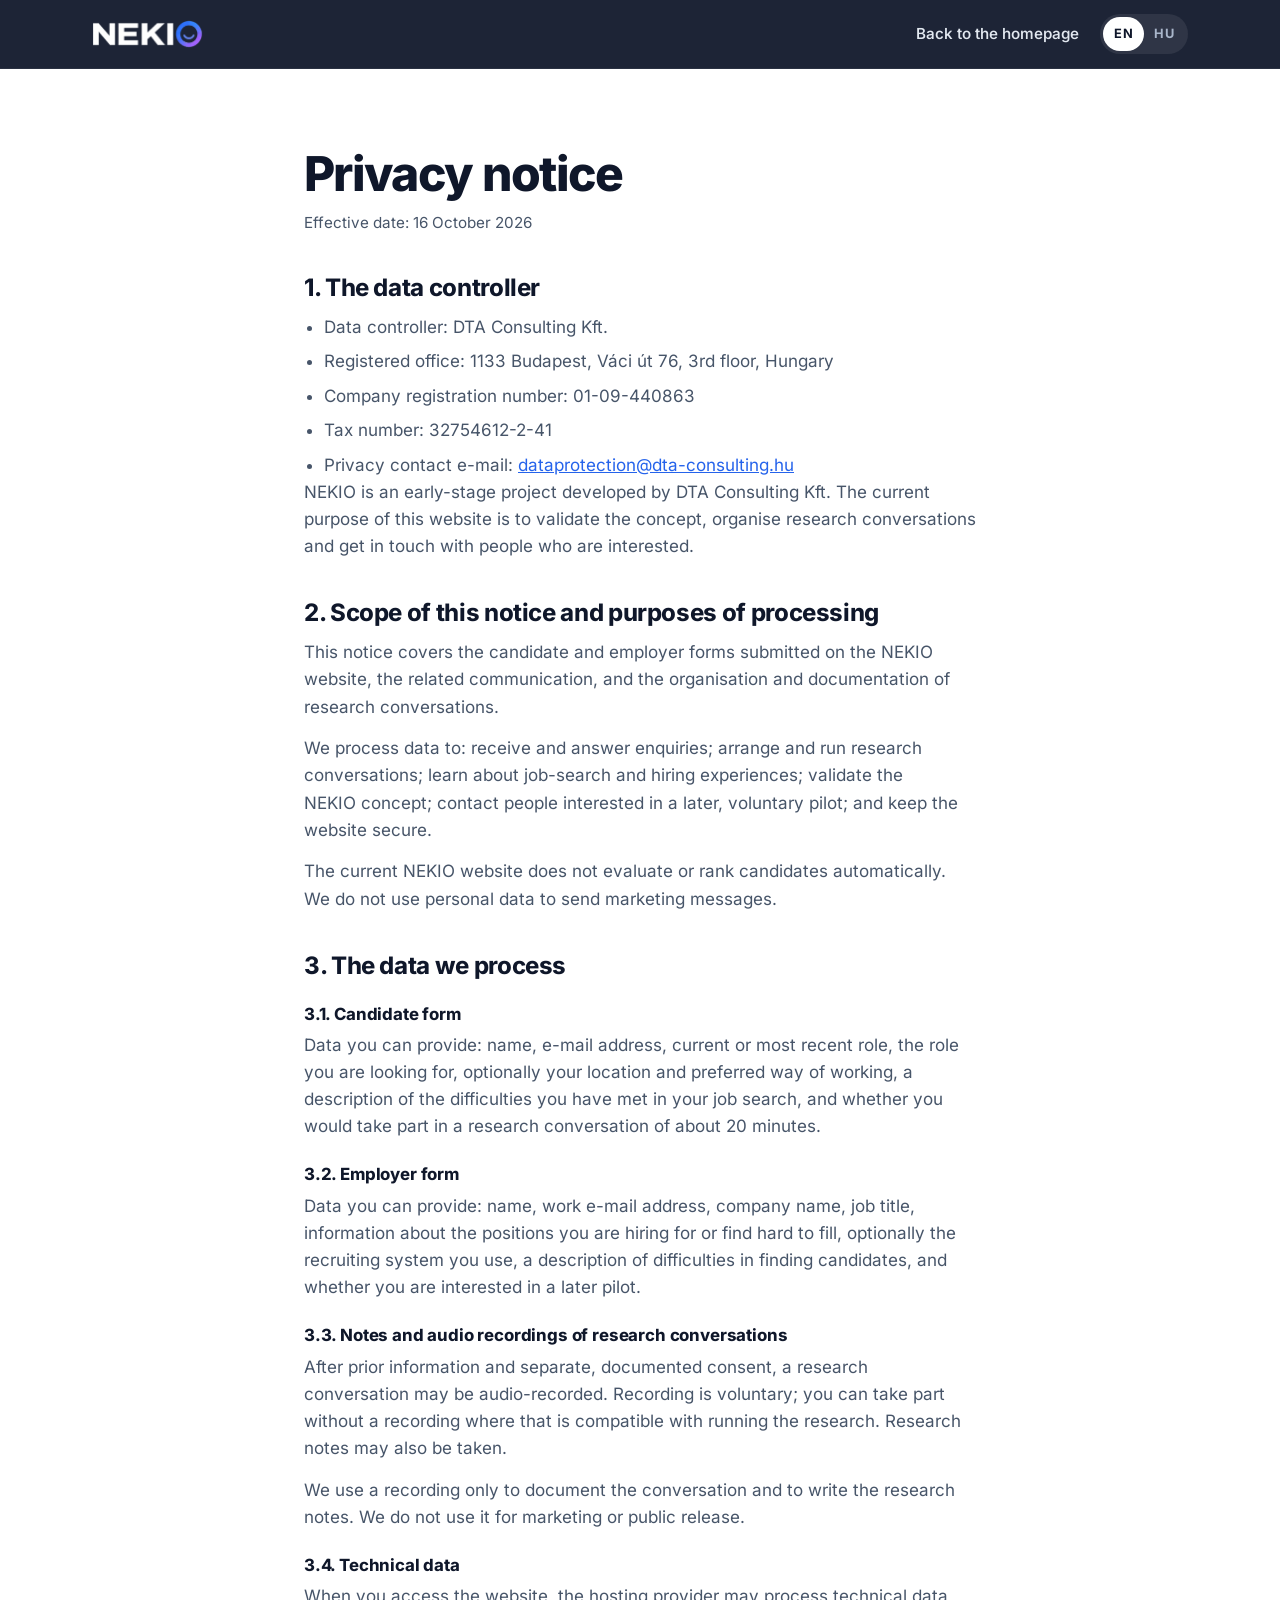
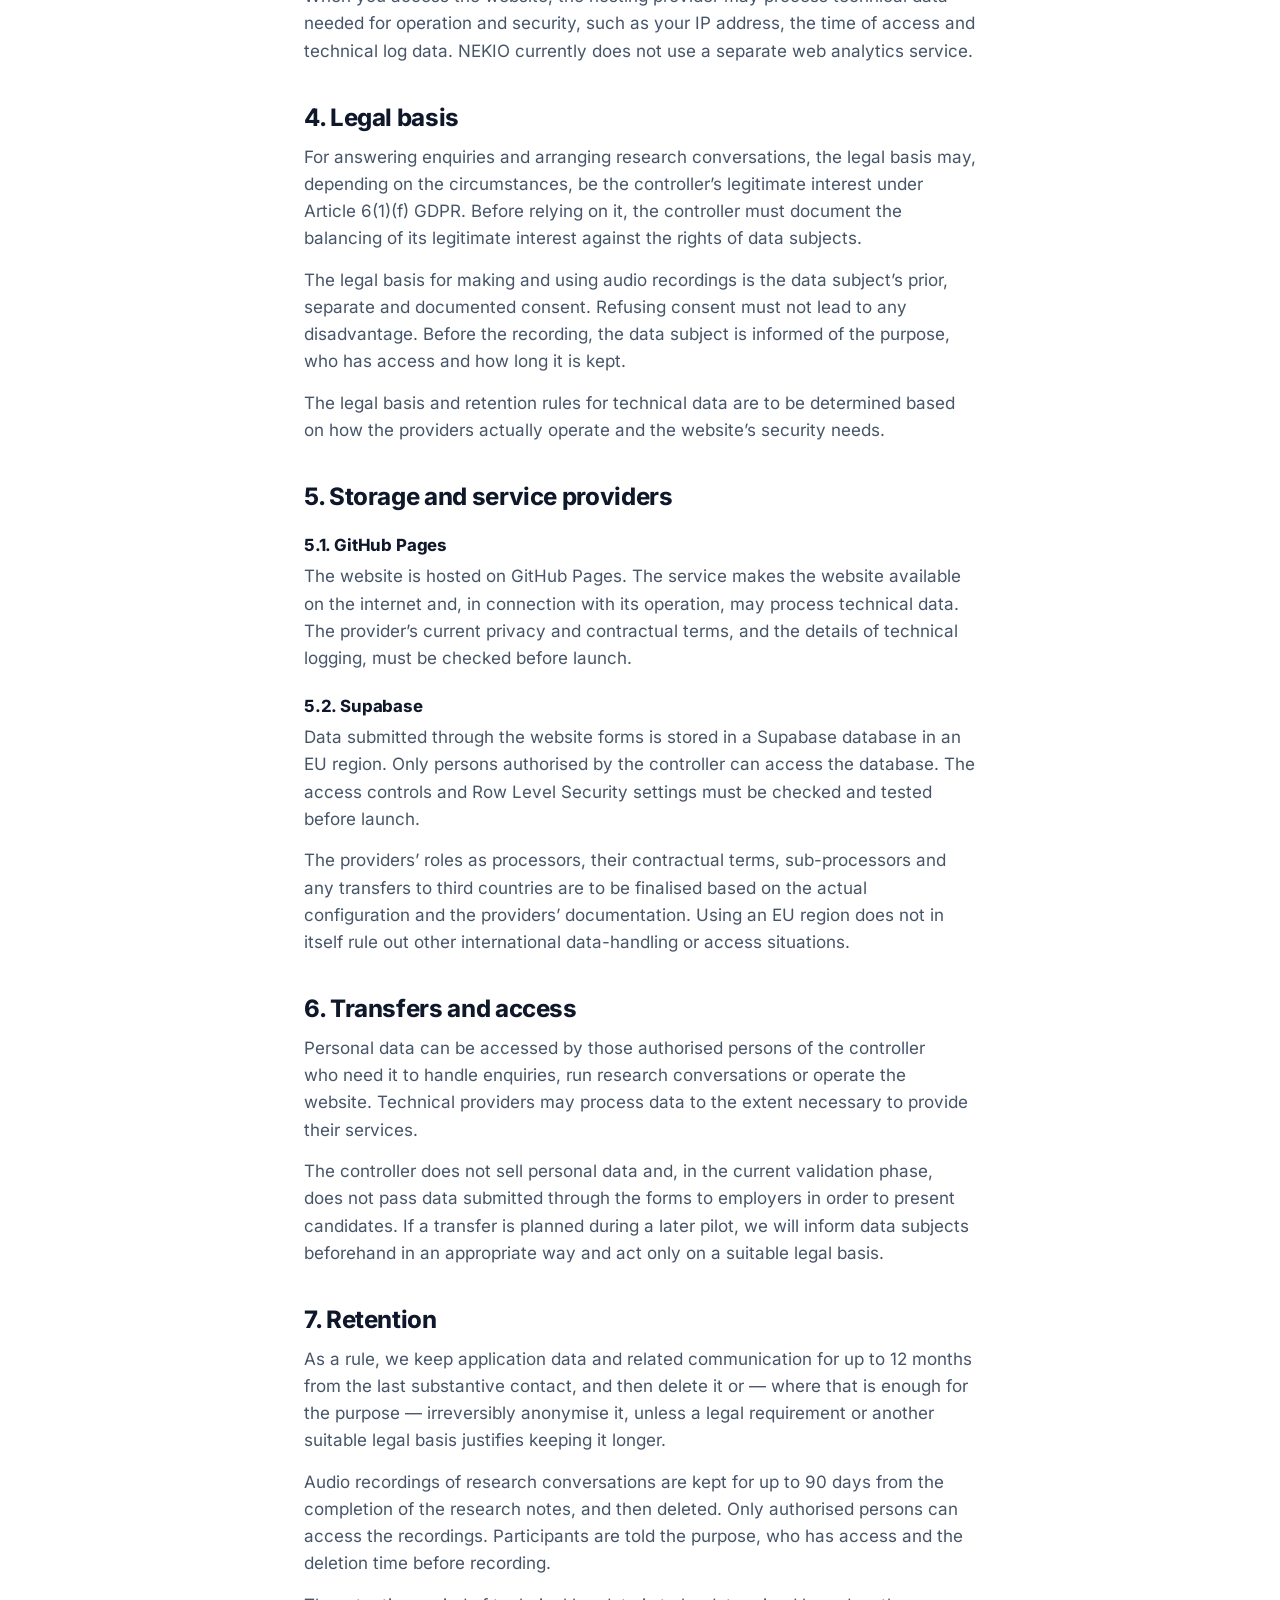
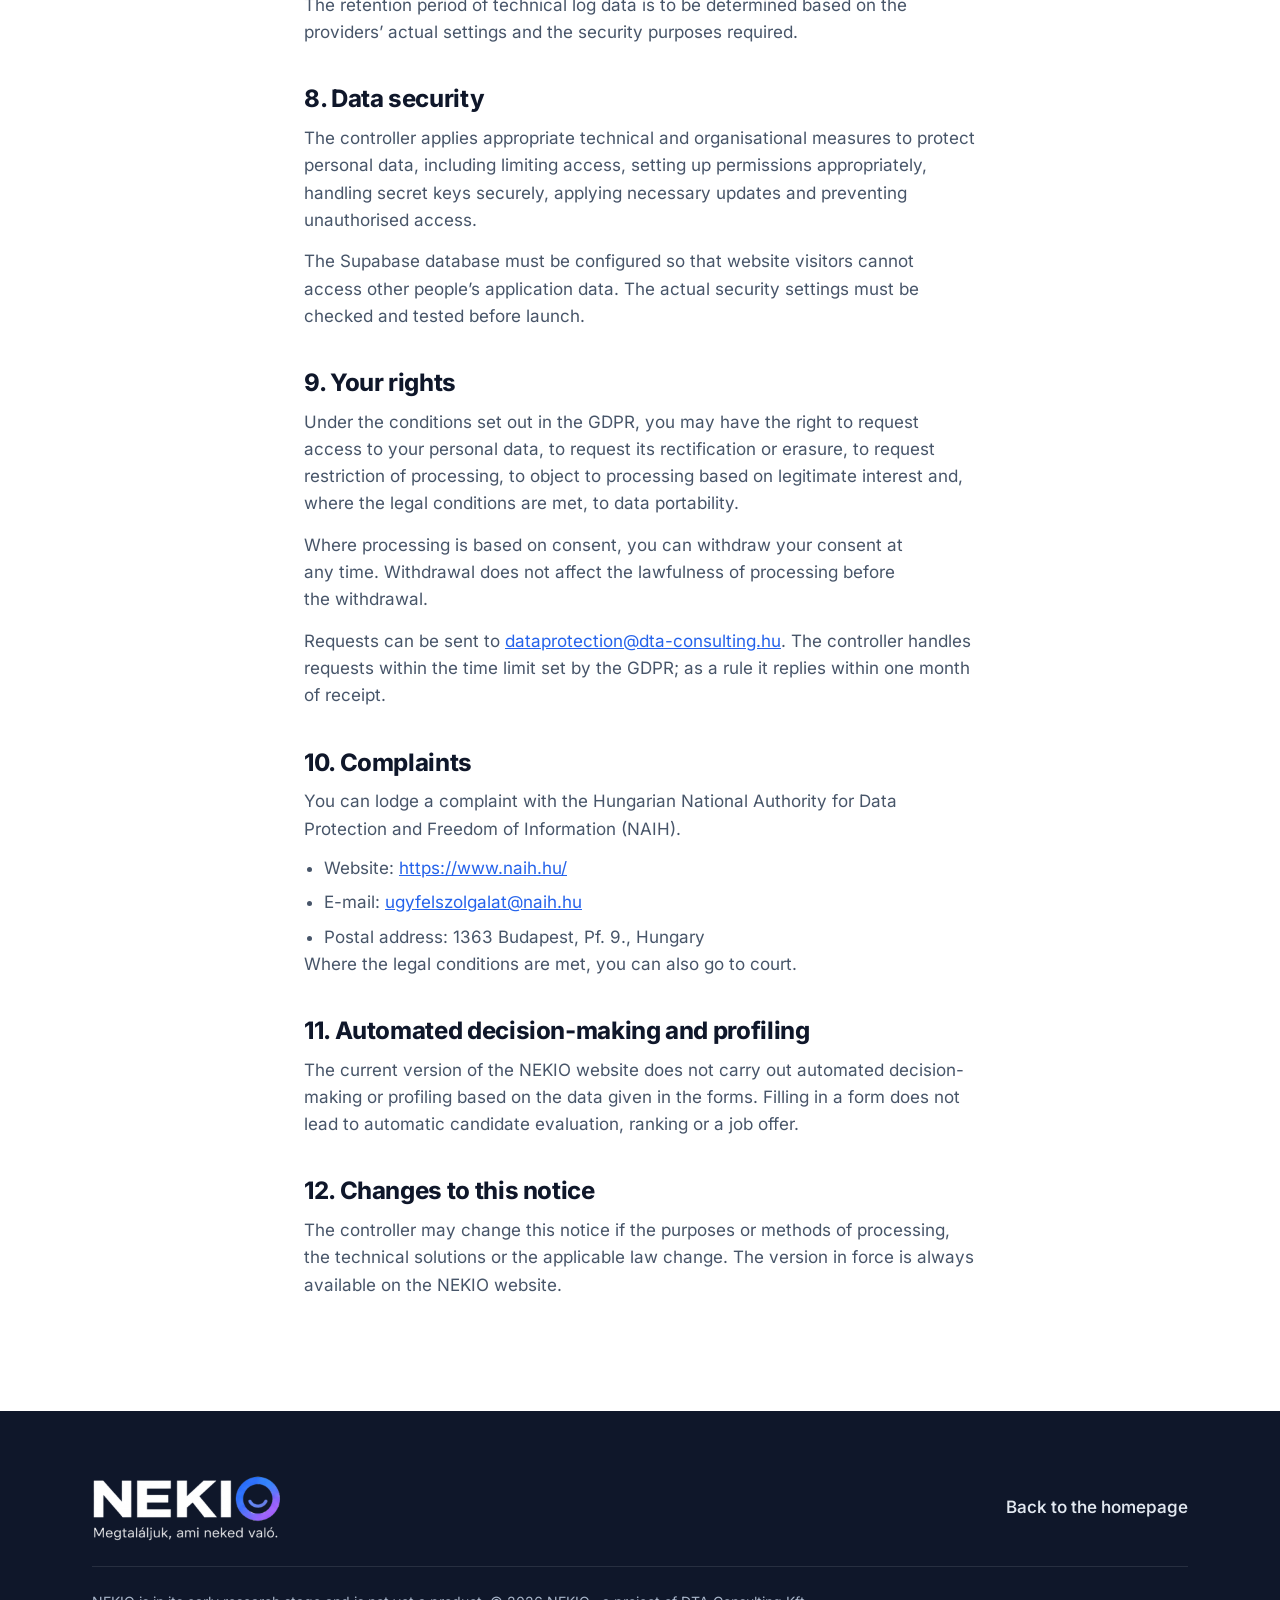
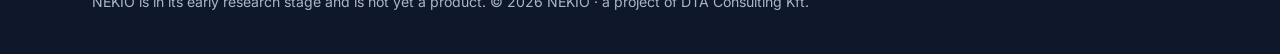
==== commit 5006f9fd: "Add files via upload" ====
--- a/privacy.html
+++ b/privacy.html
@@ -7,13 +7,13 @@
   <meta name="description" content="How NEKIO handles the information you share through its research forms.">
   <meta name="theme-color" content="#0F172A">
   <meta name="referrer" content="strict-origin-when-cross-origin">
-  <link rel="canonical" href="https://nekio.hu/privacy.html">
+  <link rel="canonical" href="https://nekio.app/privacy.html">
   <meta property="og:type" content="website">
   <meta property="og:site_name" content="NEKIO">
-  <meta property="og:url" content="https://nekio.hu/privacy.html">
+  <meta property="og:url" content="https://nekio.app/privacy.html">
   <meta property="og:title" content="NEKIO — Privacy notice">
   <meta property="og:description" content="How NEKIO handles the information you share through its research forms.">
-  <meta property="og:image" content="https://nekio.hu/assets/img/og-image.png">
+  <meta property="og:image" content="https://nekio.app/assets/img/og-image.png">
   <meta property="og:locale" content="en_US">
   <meta name="twitter:card" content="summary_large_image">
   <meta name="twitter:title" content="NEKIO — Privacy notice">
@@ -61,133 +61,155 @@
       <!-- ===================== ENGLISH ===================== -->
       <article data-lang-block="en" lang="en">
         <h1>Privacy notice</h1>
-        <p class="legal__meta">Draft version 0.1 · 12 October 2026</p>
-
-        <p class="draft-banner" role="note"><strong>Draft — requires legal review.</strong> This notice has not been reviewed by a lawyer. Do not collect real submissions until every highlighted placeholder is filled in and the text has been reviewed. Remove this banner afterwards.</p>
-
-        <p>This notice explains how NEKIO handles the information you share through the research forms on this website and what happens to data when you simply visit it. NEKIO is at an early research stage; we only collect what we need to talk with you about job searching and hiring.</p>
-
-        <h2>1. Who is responsible for your data</h2>
-        <ul>
-          <li>Data controller: <span class="ph">[LEGAL NAME OF THE COMPANY / SOLE TRADER — to be confirmed]</span></li>
-          <li>Registered address: <span class="ph">[REGISTERED ADDRESS — to be confirmed]</span></li>
-          <li>Company registration number: <span class="ph">[REGISTRATION NUMBER — to be confirmed]</span></li>
-          <li>Privacy contact: <span class="ph" data-contact-email>[PRIVACY CONTACT E-MAIL — to be confirmed]</span></li>
-          <li>Data protection officer: <span class="ph">[CONFIRM WHETHER ONE IS REQUIRED / APPOINTED]</span></li>
-        </ul>
-
-        <h2>2. What we collect</h2>
-        <p><strong>Candidate form:</strong> name, e-mail address, current or most recent role, the kind of role you are looking for, your location and preferred working arrangement (optional), the biggest frustration in your job search, and whether you are willing to take part in a 20-minute research conversation.</p>
-        <p><strong>Employer form:</strong> name, work e-mail address, company, job title, the roles you are hiring for or struggling to fill, the ATS or hiring system you use (optional), your biggest challenge in finding suitable candidates, and whether you would consider an early, manually operated pilot.</p>
-        <p><strong>With each submission</strong> we also store the language the site was shown in, a record of your consent (the time and the version of this notice), and — if you arrived through a link carrying campaign tags (utm_source, utm_medium, utm_campaign) — those tags, so we can see which post or page brought you here.</p>
-        <p>We do not ask for CVs, identity documents or sensitive personal information. Please do not include sensitive details (for example about health, ethnicity, religion or political views) or information about other people in the free-text answers.</p>
-
-        <h2>3. Visiting the website</h2>
-        <ul>
-          <li>The site does not set cookies and has no advertising or tracking scripts.</li>
-          <li>Your language choice (EN/HU) is saved in your browser’s local storage so the site remembers it. It stays on your device.</li>
-          <li>Hosting: <span class="ph">[HOSTING PROVIDER, e.g. GitHub Pages — confirm]</span>. Like any web host, it may process technical request data such as your IP address in its server logs.</li>
-          <li>Analytics: <span class="ph">[NONE AT THE MOMENT — if privacy-friendly analytics is enabled later, describe it here]</span></li>
-        </ul>
-
-        <h2>4. Why we use your data, and on what legal basis</h2>
-        <ul>
-          <li>To read your answers and, if you said yes, to contact you about a 20-minute research conversation or — for employers — to talk about your hiring challenges and a possible early pilot.</li>
-          <li>To learn from the answers (in aggregated form) so we can decide whether and how to build NEKIO.</li>
-        </ul>
-        <p>Our legal basis is your consent (Article 6(1)(a) GDPR), which you give by ticking the box on the form. <span class="ph">[LEGAL REVIEW: confirm the basis for employer business contacts — consent or legitimate interest.]</span> We do not use your answers for marketing newsletters; that would need a separate, optional consent. We do not make automated decisions about you and do not build profiles from these forms.</p>
-
-        <h2>5. Who receives your data</h2>
-        <ul>
-          <li>The NEKIO team.</li>
-          <li>Service providers that process data on our behalf: <span class="ph">[DATABASE / FORM PROVIDER — name and location]</span>, <span class="ph">[E-MAIL / WORKSPACE PROVIDER — name]</span>, and the hosting provider named above.</li>
-        </ul>
-        <p>We do not sell your data. <span class="ph">[CONFIRM COMMITMENT:]</span> We will not pass a candidate’s answers to employers, or an employer’s answers to candidates, during this research phase. Findings are shared only in anonymised or aggregated form.</p>
-
-        <h2>6. Transfers outside the EU/EEA</h2>
-        <p><span class="ph">[CONFIRM per provider.]</span> If a provider processes data outside the EU/EEA, we rely on an EU adequacy decision or standard contractual clauses, as applicable.</p>
-
-        <h2>7. How long we keep it</h2>
-        <p><span class="ph">[PROPOSED — CONFIRM:]</span> We keep your answers for up to 12 months after the research phase ends, or until you withdraw your consent or ask us to delete them — whichever comes first. We keep the record of your consent for as long as needed to show that it was given.</p>
-
-        <h2>8. Your rights</h2>
-        <p>You can ask us for access to your data, correction, deletion, restriction of processing, or a portable copy. You can withdraw your consent at any time; this does not affect processing that happened before. To use these rights, write to <span class="ph" data-contact-email>[PRIVACY CONTACT E-MAIL — to be confirmed]</span>.</p>
-        <p>You also have the right to complain to a supervisory authority. In Hungary this is the Nemzeti Adatvédelmi és Információszabadság Hatóság (NAIH), 1055 Budapest, Falk Miksa utca 9–11., <a href="https://naih.hu" rel="noopener">naih.hu</a>. You may also contact the authority in your own EU country or go to court.</p>
-
-        <h2>9. Security</h2>
-        <p>The website is served over HTTPS and access to submitted data is limited to the NEKIO team. <span class="ph">[CONFIRM the technical and organisational measures once the storage provider is chosen.]</span></p>
-
-        <h2>10. Children</h2>
-        <p>This website and its research are intended for adults. <span class="ph">[CONFIRM age limit.]</span></p>
-
-        <h2>11. Changes</h2>
-        <p>If we change this notice we will update it here and change the version and date at the top.</p>
+        <p class="legal__meta">Effective date: 16 October 2026</p>
+
+        <h2>1. The data controller</h2>
+        <ul>
+          <li>Data controller: DTA Consulting Kft.</li>
+          <li>Registered office: 1133 Budapest, Váci út 76, 3rd floor, Hungary</li>
+          <li>Company registration number: 01-09-440863</li>
+          <li>Tax number: 32754612-2-41</li>
+          <li>Privacy contact e-mail: <a href="mailto:dataprotection@dta-consulting.hu">dataprotection@dta-consulting.hu</a></li>
+        </ul>
+        <p>NEKIO is an early-stage project developed by DTA Consulting Kft. The current purpose of this website is to validate the concept, organise research conversations and get in touch with people who are interested.</p>
+
+        <h2>2. Scope of this notice and purposes of processing</h2>
+        <p>This notice covers the candidate and employer forms submitted on the NEKIO website, the related communication, and the organisation and documentation of research conversations.</p>
+        <p>We process data to: receive and answer enquiries; arrange and run research conversations; learn about job-search and hiring experiences; validate the NEKIO concept; contact people interested in a later, voluntary pilot; and keep the website secure.</p>
+        <p>The current NEKIO website does not evaluate or rank candidates automatically. We do not use personal data to send marketing messages.</p>
+
+        <h2>3. The data we process</h2>
+        <h3>3.1. Candidate form</h3>
+        <p>Data you can provide: name, e-mail address, current or most recent role, the role you are looking for, optionally your location and preferred way of working, a description of the difficulties you have met in your job search, and whether you would take part in a research conversation of about 20 minutes.</p>
+        <h3>3.2. Employer form</h3>
+        <p>Data you can provide: name, work e-mail address, company name, job title, information about the positions you are hiring for or find hard to fill, optionally the recruiting system you use, a description of difficulties in finding candidates, and whether you are interested in a later pilot.</p>
+        <h3>3.3. Notes and audio recordings of research conversations</h3>
+        <p>After prior information and separate, documented consent, a research conversation may be audio-recorded. Recording is voluntary; you can take part without a recording where that is compatible with running the research. Research notes may also be taken.</p>
+        <p>We use a recording only to document the conversation and to write the research notes. We do not use it for marketing or public release.</p>
+        <h3>3.4. Technical data</h3>
+        <p>When you access the website, the hosting provider may process technical data needed for operation and security, such as your IP address, the time of access and technical log data. NEKIO currently does not use a separate web analytics service.</p>
+
+        <h2>4. Legal basis</h2>
+        <p>For answering enquiries and arranging research conversations, the legal basis may, depending on the circumstances, be the controller’s legitimate interest under Article 6(1)(f) GDPR. Before relying on it, the controller must document the balancing of its legitimate interest against the rights of data subjects.</p>
+        <p>The legal basis for making and using audio recordings is the data subject’s prior, separate and documented consent. Refusing consent must not lead to any disadvantage. Before the recording, the data subject is informed of the purpose, who has access and how long it is kept.</p>
+        <p>The legal basis and retention rules for technical data are to be determined based on how the providers actually operate and the website’s security needs.</p>
+
+        <h2>5. Storage and service providers</h2>
+        <h3>5.1. GitHub Pages</h3>
+        <p>The website is hosted on GitHub Pages. The service makes the website available on the internet and, in connection with its operation, may process technical data. The provider’s current privacy and contractual terms, and the details of technical logging, must be checked before launch.</p>
+        <h3>5.2. Supabase</h3>
+        <p>Data submitted through the website forms is stored in a Supabase database in an EU region. Only persons authorised by the controller can access the database. The access controls and Row Level Security settings must be checked and tested before launch.</p>
+        <p>The providers’ roles as processors, their contractual terms, sub-processors and any transfers to third countries are to be finalised based on the actual configuration and the providers’ documentation. Using an EU region does not in itself rule out other international data-handling or access situations.</p>
+
+        <h2>6. Transfers and access</h2>
+        <p>Personal data can be accessed by those authorised persons of the controller who need it to handle enquiries, run research conversations or operate the website. Technical providers may process data to the extent necessary to provide their services.</p>
+        <p>The controller does not sell personal data and, in the current validation phase, does not pass data submitted through the forms to employers in order to present candidates. If a transfer is planned during a later pilot, we will inform data subjects beforehand in an appropriate way and act only on a suitable legal basis.</p>
+
+        <h2>7. Retention</h2>
+        <p>As a rule, we keep application data and related communication for up to 12 months from the last substantive contact, and then delete it or — where that is enough for the purpose — irreversibly anonymise it, unless a legal requirement or another suitable legal basis justifies keeping it longer.</p>
+        <p>Audio recordings of research conversations are kept for up to 90 days from the completion of the research notes, and then deleted. Only authorised persons can access the recordings. Participants are told the purpose, who has access and the deletion time before recording.</p>
+        <p>The retention period of technical log data is to be determined based on the providers’ actual settings and the security purposes required.</p>
+
+        <h2>8. Data security</h2>
+        <p>The controller applies appropriate technical and organisational measures to protect personal data, including limiting access, setting up permissions appropriately, handling secret keys securely, applying necessary updates and preventing unauthorised access.</p>
+        <p>The Supabase database must be configured so that website visitors cannot access other people’s application data. The actual security settings must be checked and tested before launch.</p>
+
+        <h2>9. Your rights</h2>
+        <p>Under the conditions set out in the GDPR, you may have the right to request access to your personal data, to request its rectification or erasure, to request restriction of processing, to object to processing based on legitimate interest and, where the legal conditions are met, to data portability.</p>
+        <p>Where processing is based on consent, you can withdraw your consent at any time. Withdrawal does not affect the lawfulness of processing before the withdrawal.</p>
+        <p>Requests can be sent to <a href="mailto:dataprotection@dta-consulting.hu">dataprotection@dta-consulting.hu</a>. The controller handles requests within the time limit set by the GDPR; as a rule it replies within one month of receipt.</p>
+
+        <h2>10. Complaints</h2>
+        <p>You can lodge a complaint with the Hungarian National Authority for Data Protection and Freedom of Information (NAIH).</p>
+        <ul>
+          <li>Website: <a href="https://www.naih.hu/" rel="noopener">https://www.naih.hu/</a></li>
+          <li>E-mail: <a href="mailto:ugyfelszolgalat@naih.hu">ugyfelszolgalat@naih.hu</a></li>
+          <li>Postal address: 1363 Budapest, Pf. 9., Hungary</li>
+        </ul>
+        <p>Where the legal conditions are met, you can also go to court.</p>
+
+        <h2>11. Automated decision-making and profiling</h2>
+        <p>The current version of the NEKIO website does not carry out automated decision-making or profiling based on the data given in the forms. Filling in a form does not lead to automatic candidate evaluation, ranking or a job offer.</p>
+
+        <h2>12. Changes to this notice</h2>
+        <p>The controller may change this notice if the purposes or methods of processing, the technical solutions or the applicable law change. The version in force is always available on the NEKIO website.</p>
       </article>
 
       <!-- ===================== MAGYAR ===================== -->
       <article data-lang-block="hu" lang="hu">
         <h1>Adatkezelési tájékoztató</h1>
-        <p class="legal__meta">0.1-es tervezet · 2026. október 12.</p>
-
-        <p class="draft-banner" role="note"><strong>Tervezet — jogi felülvizsgálat szükséges.</strong> Ezt a tájékoztatót még nem nézte át jogász. Valós beküldéseket addig ne gyűjts, amíg minden kiemelt helyőrzőt ki nem töltöttél, és a szöveget át nem néztette egy szakember. Ezt a sávot utána távolítsd el.</p>
-
-        <p>Ez a tájékoztató azt írja le, hogyan kezeli a NEKIO az ezen a weboldalon található kutatási űrlapokon megosztott információkat, és mi történik az adatokkal, ha egyszerűen csak megnyitod az oldalt. A NEKIO korai kutatási szakaszban van; csak azt gyűjtjük, amire az álláskeresésről és a toborzásról szóló beszélgetéshez szükségünk van.</p>
-
-        <h2>1. Ki felel az adataidért</h2>
-        <ul>
-          <li>Adatkezelő: <span class="ph">[A CÉG / EGYÉNI VÁLLALKOZÓ JOGI NEVE — megerősítendő]</span></li>
-          <li>Székhely: <span class="ph">[SZÉKHELY — megerősítendő]</span></li>
-          <li>Cégjegyzékszám / nyilvántartási szám: <span class="ph">[SZÁM — megerősítendő]</span></li>
-          <li>Adatvédelmi kapcsolattartó: <span class="ph" data-contact-email>[ADATVÉDELMI E-MAIL-CÍM — megerősítendő]</span></li>
-          <li>Adatvédelmi tisztviselő: <span class="ph">[MEGERŐSÍTENDŐ, SZÜKSÉGES-E / KINEVEZTEK-E]</span></li>
-        </ul>
-
-        <h2>2. Mit gyűjtünk</h2>
-        <p><strong>Álláskeresői űrlap:</strong> név, e-mail-cím, jelenlegi vagy legutóbbi munkakör, milyen munkakört keresel, helyszín és preferált munkavégzési forma (nem kötelező), az álláskeresésed legnagyobb nehézsége, valamint hogy részt vennél-e egy 20 perces kutatási beszélgetésben.</p>
-        <p><strong>Munkáltatói űrlap:</strong> név, céges e-mail-cím, cég, munkakör, milyen pozíciókra kerestek munkatársat vagy melyeket nehéz betölteni, milyen ATS-t vagy toborzási rendszert használtok (nem kötelező), a legnagyobb kihívás a megfelelő jelöltek megtalálásában, valamint hogy nyitott lennél-e egy korai, manuálisan működő pilotra.</p>
-        <p><strong>Minden beküldéssel</strong> eltároljuk az oldal megjelenítési nyelvét, a hozzájárulásod nyilvántartását (az időpontot és e tájékoztató verzióját), valamint — ha kampánycímkéket tartalmazó linken érkeztél (utm_source, utm_medium, utm_campaign) — ezeket a címkéket, hogy lássuk, melyik bejegyzés vagy oldal hozott ide.</p>
-        <p>Nem kérünk önéletrajzot, személyazonosító okmányt vagy különleges személyes adatot. Kérjük, a szabad szöveges válaszokba ne írj érzékeny adatokat (például egészségi állapotról, etnikai származásról, vallásról vagy politikai nézetről), és másokra vonatkozó információkat se.</p>
-
-        <h2>3. A weboldal látogatása</h2>
-        <ul>
-          <li>Az oldal nem helyez el sütiket, és nincsenek rajta hirdetési vagy nyomkövető szkriptek.</li>
-          <li>A nyelvválasztásodat (EN/HU) a böngésződ helyi tárolójában mentjük, hogy az oldal emlékezzen rá. Ez az eszközödön marad.</li>
-          <li>Tárhely: <span class="ph">[TÁRHELYSZOLGÁLTATÓ, pl. GitHub Pages — megerősítendő]</span>. Mint minden webes tárhely, technikai kérésadatokat, például IP-címet kezelhet a szerver naplóiban.</li>
-          <li>Analitika: <span class="ph">[JELENLEG NINCS — ha később adatvédelmi szempontból barátságos analitikát kapcsolunk be, itt kell leírni]</span></li>
-        </ul>
-
-        <h2>4. Miért használjuk az adataidat, és mi a jogalap</h2>
-        <ul>
-          <li>Hogy elolvassuk a válaszaidat, és ha igent mondtál, felvegyük veled a kapcsolatot egy 20 perces kutatási beszélgetés ügyében — munkáltatók esetében a toborzási kihívásaitokról és egy esetleges korai pilotról való egyeztetés miatt.</li>
-          <li>Hogy a válaszokból (összesítve) tanuljunk, és eldönthessük, érdemes-e és hogyan építeni a NEKIO-t.</li>
-        </ul>
-        <p>A jogalap a hozzájárulásod (GDPR 6. cikk (1) bekezdés a) pont), amelyet az űrlapon a jelölőnégyzet bepipálásával adsz meg. <span class="ph">[JOGI ELLENŐRZÉS: erősítsd meg a munkáltatói üzleti kapcsolatfelvétel jogalapját — hozzájárulás vagy jogos érdek.]</span> A válaszaidat nem használjuk hírlevél-marketingre; ahhoz külön, nem kötelező hozzájárulás kellene. Nem hozunk automatizált döntést rólad, és ezekből az űrlapokból nem készítünk profilt.</p>
-
-        <h2>5. Kik kapják meg az adataidat</h2>
-        <ul>
-          <li>A NEKIO csapata.</li>
-          <li>A nevünkben adatot kezelő szolgáltatók: <span class="ph">[ADATBÁZIS / ŰRLAPSZOLGÁLTATÓ — név és helyszín]</span>, <span class="ph">[E-MAIL / MUNKATÉR-SZOLGÁLTATÓ — név]</span>, valamint a fent megnevezett tárhelyszolgáltató.</li>
-        </ul>
-        <p>Az adataidat nem adjuk el. <span class="ph">[VÁLLALÁS MEGERŐSÍTENDŐ:]</span> A kutatási szakaszban egy álláskereső válaszait nem adjuk át munkáltatóknak, egy munkáltató válaszait pedig nem adjuk át álláskeresőknek. A tanulságokat csak anonimizált vagy összesített formában osztjuk meg.</p>
-
-        <h2>6. Az EU/EGT-n kívüli továbbítás</h2>
-        <p><span class="ph">[SZOLGÁLTATÓNKÉNT MEGERŐSÍTENDŐ.]</span> Ha egy szolgáltató az EU/EGT-n kívül kezel adatot, az Európai Bizottság megfelelőségi határozatára vagy általános szerződési feltételekre (SCC) támaszkodunk, a helyzettől függően.</p>
-
-        <h2>7. Meddig őrizzük</h2>
-        <p><span class="ph">[JAVASLAT — MEGERŐSÍTENDŐ:]</span> A válaszaidat legfeljebb 12 hónapig őrizzük a kutatási szakasz lezárása után, vagy addig, amíg vissza nem vonod a hozzájárulásodat, illetve nem kéred a törlésüket — amelyik előbb bekövetkezik. A hozzájárulásod nyilvántartását addig őrizzük, amíg szükséges annak igazolásához, hogy megadtad.</p>
-
-        <h2>8. A jogaid</h2>
-        <p>Kérhetsz hozzáférést az adataidhoz, helyesbítést, törlést, az adatkezelés korlátozását, vagy hordozható másolatot. A hozzájárulásodat bármikor visszavonhatod; ez nem érinti a visszavonás előtti adatkezelést. Jogaid gyakorlásához írj ide: <span class="ph" data-contact-email>[ADATVÉDELMI E-MAIL-CÍM — megerősítendő]</span>.</p>
-        <p>Panaszt tehetsz a felügyeleti hatóságnál is. Magyarországon ez a Nemzeti Adatvédelmi és Információszabadság Hatóság (NAIH), 1055 Budapest, Falk Miksa utca 9–11., <a href="https://naih.hu" rel="noopener">naih.hu</a>. Fordulhatsz a saját uniós országod hatóságához vagy bírósághoz is.</p>
-
-        <h2>9. Biztonság</h2>
-        <p>A weboldal HTTPS-en keresztül érhető el, a beküldött adatokhoz csak a NEKIO csapata fér hozzá. <span class="ph">[A TECHNIKAI ÉS SZERVEZÉSI INTÉZKEDÉSEK MEGERŐSÍTENDŐK, ha már kiválasztottuk a tárolót.]</span></p>
-
-        <h2>10. Gyermekek</h2>
-        <p>Az oldal és a kutatás felnőtteknek szól. <span class="ph">[KORHATÁR MEGERŐSÍTENDŐ.]</span></p>
-
-        <h2>11. Módosítások</h2>
-        <p>Ha módosítjuk ezt a tájékoztatót, itt frissítjük, és megváltoztatjuk a tetején a verziót és a dátumot.</p>
+        <p class="legal__meta">Hatálybalépés napja: 2026. október 16.</p>
+
+        <h2>1. Az adatkezelő</h2>
+        <ul>
+          <li>Adatkezelő: DTA Consulting Kft.</li>
+          <li>Székhely: 1133 Budapest, Váci út 76. 3. em.</li>
+          <li>Cégjegyzékszám: 01-09-440863</li>
+          <li>Adószám: 32754612-2-41</li>
+          <li>Adatvédelmi kapcsolattartási e-mail-cím: <a href="mailto:dataprotection@dta-consulting.hu">dataprotection@dta-consulting.hu</a></li>
+        </ul>
+        <p>A NEKIO a DTA Consulting Kft. által fejlesztett, korai szakaszban lévő projekt. A weboldal jelenlegi célja a koncepció validálása, kutatási beszélgetések szervezése és az érdeklődőkkel való kapcsolatfelvétel.</p>
+
+        <h2>2. A tájékoztató hatálya és az adatkezelés céljai</h2>
+        <p>A tájékoztató a NEKIO weboldalán beküldött álláskeresői és munkáltatói űrlapokra, az ezekkel kapcsolatos kommunikációra, valamint a kutatási beszélgetések szervezésére és dokumentálására vonatkozik.</p>
+        <p>Az adatkezelés céljai: a megkeresések fogadása és megválaszolása; kutatási beszélgetések egyeztetése és lebonyolítása; az álláskeresési és toborzási tapasztalatok megismerése; a NEKIO koncepciójának validálása; a későbbi, önkéntes pilot iránt érdeklődők megkeresése; valamint a weboldal biztonságos működésének biztosítása.</p>
+        <p>A NEKIO jelenlegi weboldala nem végez automatizált jelöltértékelést vagy rangsorolást. A személyes adatokat nem használjuk marketingcélú megkeresések küldésére.</p>
+
+        <h2>3. A kezelt adatok köre</h2>
+        <h3>3.1. Álláskeresői űrlap</h3>
+        <p>Az űrlapon megadható adatok: név, e-mail-cím, jelenlegi vagy legutóbbi munkakör, keresett munkakör, opcionálisan helyszín és preferált munkavégzési forma, az álláskeresés során tapasztalt nehézségek leírása, valamint annak jelzése, hogy az érintett részt venne-e egy körülbelül 20 perces kutatási beszélgetésen.</p>
+        <h3>3.2. Munkáltatói űrlap</h3>
+        <p>Az űrlapon megadható adatok: név, munkahelyi e-mail-cím, cégnév, munkakör, a keresett vagy nehezen betölthető pozíciókra vonatkozó információk, opcionálisan az alkalmazott toborzási rendszer, a jelöltkereséssel kapcsolatos nehézségek leírása, valamint a későbbi pilot iránti érdeklődés jelzése.</p>
+        <h3>3.3. Kutatási beszélgetések jegyzetei és hangfelvételei</h3>
+        <p>A kutatási beszélgetésekről – előzetes tájékoztatás és külön, dokumentálható hozzájárulás után – hangfelvétel készülhet. A hangfelvétel önkéntes; a résztvevő hangfelvétel nélkül is részt vehet a beszélgetésben, amennyiben ez a kutatás lebonyolításával összeegyeztethető. A beszélgetésekről kutatási jegyzetek is készülhetnek.</p>
+        <p>A hangfelvételt kizárólag a kutatási beszélgetés dokumentálására és a kutatási jegyzetek elkészítésére használjuk. Nem használjuk marketingcélra vagy nyilvános közzétételre.</p>
+        <h3>3.4. Technikai adatok</h3>
+        <p>A weboldal elérésekor a tárhelyszolgáltató a működéshez és biztonsághoz szükséges technikai adatokat – például IP-címet, hozzáférési időpontot és technikai naplóadatokat – kezelhet. A NEKIO jelenleg nem használ külön webanalitikai szolgáltatást.</p>
+
+        <h2>4. Az adatkezelés jogalapja</h2>
+        <p>A megkeresések megválaszolása és a kutatási beszélgetések megszervezése esetén a jogalap – az adott körülményektől függően – az adatkezelő jogos érdeke lehet a GDPR 6. cikk (1) bekezdés f) pontja alapján. Ennek alkalmazása előtt az adatkezelőnek dokumentálnia kell a jogos érdek és az érintettek jogainak mérlegelését.</p>
+        <p>A hangfelvételek készítésének és felhasználásának jogalapja az érintett előzetes, külön és dokumentálható hozzájárulása. A hozzájárulás megtagadása nem járhat hátránnyal. A felvétel előtt az érintett tájékoztatást kap a célról, a hozzáférési körről és a megőrzési időről.</p>
+        <p>A technikai adatok kezelésének jogalapját és megőrzési szabályait a tényleges szolgáltatói működés és a weboldal biztonsági igényei alapján kell meghatározni.</p>
+
+        <h2>5. Adattárolás és szolgáltatók</h2>
+        <h3>5.1. GitHub Pages</h3>
+        <p>A weboldal tárhelyszolgáltatása a GitHub Pages. A szolgáltatás a weboldal internetes elérhetővé tételét biztosítja, és a működésével összefüggésben technikai adatokat kezelhet. A szolgáltató aktuális adatvédelmi és szerződéses feltételeit, valamint a technikai naplózás részleteit az élesítés előtt ellenőrizni kell.</p>
+        <h3>5.2. Supabase</h3>
+        <p>A weboldalon beküldött űrlapok adatai a Supabase adatbázisában kerülnek tárolásra, EU-s régióban. Az adatbázishoz kizárólag az adatkezelő által feljogosított személyek férhetnek hozzá. A hozzáférés-szabályozást és a Row Level Security beállításait az élesítés előtt ellenőrizni és tesztelni kell.</p>
+        <p>A szolgáltatók adatfeldolgozói szerepét, szerződéses feltételeit, al-adatfeldolgozóit és az esetleges harmadik országba történő adattovábbításokat a tényleges konfiguráció és a szolgáltatói dokumentáció alapján kell véglegesíteni. Az EU-s régió használata önmagában nem zárja ki az egyéb nemzetközi adatkezelési vagy hozzáférési helyzeteket.</p>
+
+        <h2>6. Adattovábbítás és hozzáférés</h2>
+        <p>A személyes adatokhoz az adatkezelő azon jogosult személyei férhetnek hozzá, akiknek ez a megkeresések kezelése, a kutatási beszélgetések lebonyolítása vagy a weboldal működtetése érdekében szükséges. A technikai szolgáltatók a szolgáltatásaik biztosításához szükséges mértékben kezelhetnek adatokat.</p>
+        <p>A személyes adatokat az adatkezelő nem értékesíti, és a jelenlegi validációs szakaszban nem továbbítja az űrlapokon beküldött adatokat munkáltatóknak jelöltek bemutatása céljából. A későbbi pilot során tervezett adattovábbítás esetén az érintetteket előzetesen, megfelelő módon tájékoztatjuk, és csak megfelelő jogalap mellett járunk el.</p>
+
+        <h2>7. Adatmegőrzési idő</h2>
+        <p>A jelentkezési adatokat és a kapcsolódó kommunikációt főszabály szerint az utolsó érdemi kapcsolatfelvételtől számított legfeljebb 12 hónapig őrizzük meg, majd töröljük vagy – ha az adatkezelési célhoz ez elegendő – visszafordíthatatlanul anonimizáljuk, kivéve, ha jogszabály vagy más megfelelő jogalap további megőrzést indokol.</p>
+        <p>A kutatási beszélgetések hangfelvételeit a kutatási jegyzetek elkészítésétől számított legfeljebb 90 napig őrizzük meg, majd töröljük. A felvételekhez csak az erre feljogosított személyek férhetnek hozzá. A résztvevőket a felvétel előtt tájékoztatjuk a célról, hozzáférési körről és törlési időről.</p>
+        <p>A technikai naplóadatok megőrzési idejét a szolgáltatók tényleges beállításai és a szükséges biztonsági célok alapján kell meghatározni.</p>
+
+        <h2>8. Adatbiztonság</h2>
+        <p>Az adatkezelő megfelelő technikai és szervezési intézkedéseket alkalmaz a személyes adatok védelmére, ideértve a hozzáférések korlátozását, a jogosultságok megfelelő kialakítását, a titkos kulcsok biztonságos kezelését, a szükséges frissítések alkalmazását és a jogosulatlan hozzáférés megelőzését.</p>
+        <p>A Supabase adatbázisban úgy kell beállítani a jogosultságokat, hogy a weboldal látogatói ne férhessenek hozzá más személyek jelentkezési adataihoz. A tényleges biztonsági beállításokat az élesítés előtt ellenőrizni és tesztelni kell.</p>
+
+        <h2>9. Az érintettek jogai</h2>
+        <p>A GDPR feltételei szerint az érintettek jogosultak lehetnek hozzáférést kérni személyes adataikhoz, kérni azok helyesbítését vagy törlését, kérni az adatkezelés korlátozását, tiltakozni a jogos érdeken alapuló adatkezelés ellen, illetve a jogszabályi feltételek fennállása esetén élni az adathordozhatóság jogával.</p>
+        <p>Amennyiben valamely adatkezelés hozzájáruláson alapul, az érintett hozzájárulását bármikor visszavonhatja. A visszavonás nem érinti a visszavonás előtti adatkezelés jogszerűségét.</p>
+        <p>A kérelmek a <a href="mailto:dataprotection@dta-consulting.hu">dataprotection@dta-consulting.hu</a> e-mail-címre küldhetők. Az adatkezelő a kérelmeket a GDPR szerinti határidőn belül kezeli; főszabály szerint a beérkezéstől számított egy hónapon belül válaszol.</p>
+
+        <h2>10. Panasz benyújtása</h2>
+        <p>Az érintett panasszal fordulhat a Nemzeti Adatvédelmi és Információszabadság Hatósághoz (NAIH).</p>
+        <ul>
+          <li>Weboldal: <a href="https://www.naih.hu/" rel="noopener">https://www.naih.hu/</a></li>
+          <li>E-mail: <a href="mailto:ugyfelszolgalat@naih.hu">ugyfelszolgalat@naih.hu</a></li>
+          <li>Postacím: 1363 Budapest, Pf. 9.</li>
+        </ul>
+        <p>Az érintett a jogszabályi feltételek fennállása esetén bírósághoz is fordulhat.</p>
+
+        <h2>11. Automatizált döntéshozatal és profilalkotás</h2>
+        <p>A NEKIO weboldalának jelenlegi változata nem végez automatizált döntéshozatalt vagy profilalkotást az űrlapokon megadott adatok alapján. Az űrlapok kitöltése nem eredményez automatikus jelöltértékelést, rangsorolást vagy állásajánlatot.</p>
+
+        <h2>12. A tájékoztató módosítása</h2>
+        <p>Az adatkezelő a tájékoztatót az adatkezelés céljainak, módszereinek, a technikai megoldásoknak vagy a vonatkozó jogszabályoknak a változása esetén módosíthatja. A mindenkor hatályos változat a NEKIO weboldalán lesz elérhető.</p>
       </article>
     </div>
   </main>
--- a/assets/css/style.css
+++ b/assets/css/style.css
@@ -431,6 +431,7 @@
 .legal__inner { max-width: 46rem; }
 .legal h1 { font-size: clamp(2rem, 5vw, 3rem); margin-bottom: .75rem; }
 .legal h2 { font-size: clamp(1.25rem, 2.6vw, 1.5rem); margin: 2.5rem 0 .75rem; letter-spacing: -.015em; }
+.legal h3 { font-size: 1.05rem; margin: 1.5rem 0 .5rem; letter-spacing: -.01em; }
 .legal p, .legal li { color: var(--ink-2); }
 .legal p + p { margin-top: .9rem; }
 .legal ul { list-style: disc; padding-left: 1.25rem; margin-top: .75rem; display: grid; gap: .45rem; }
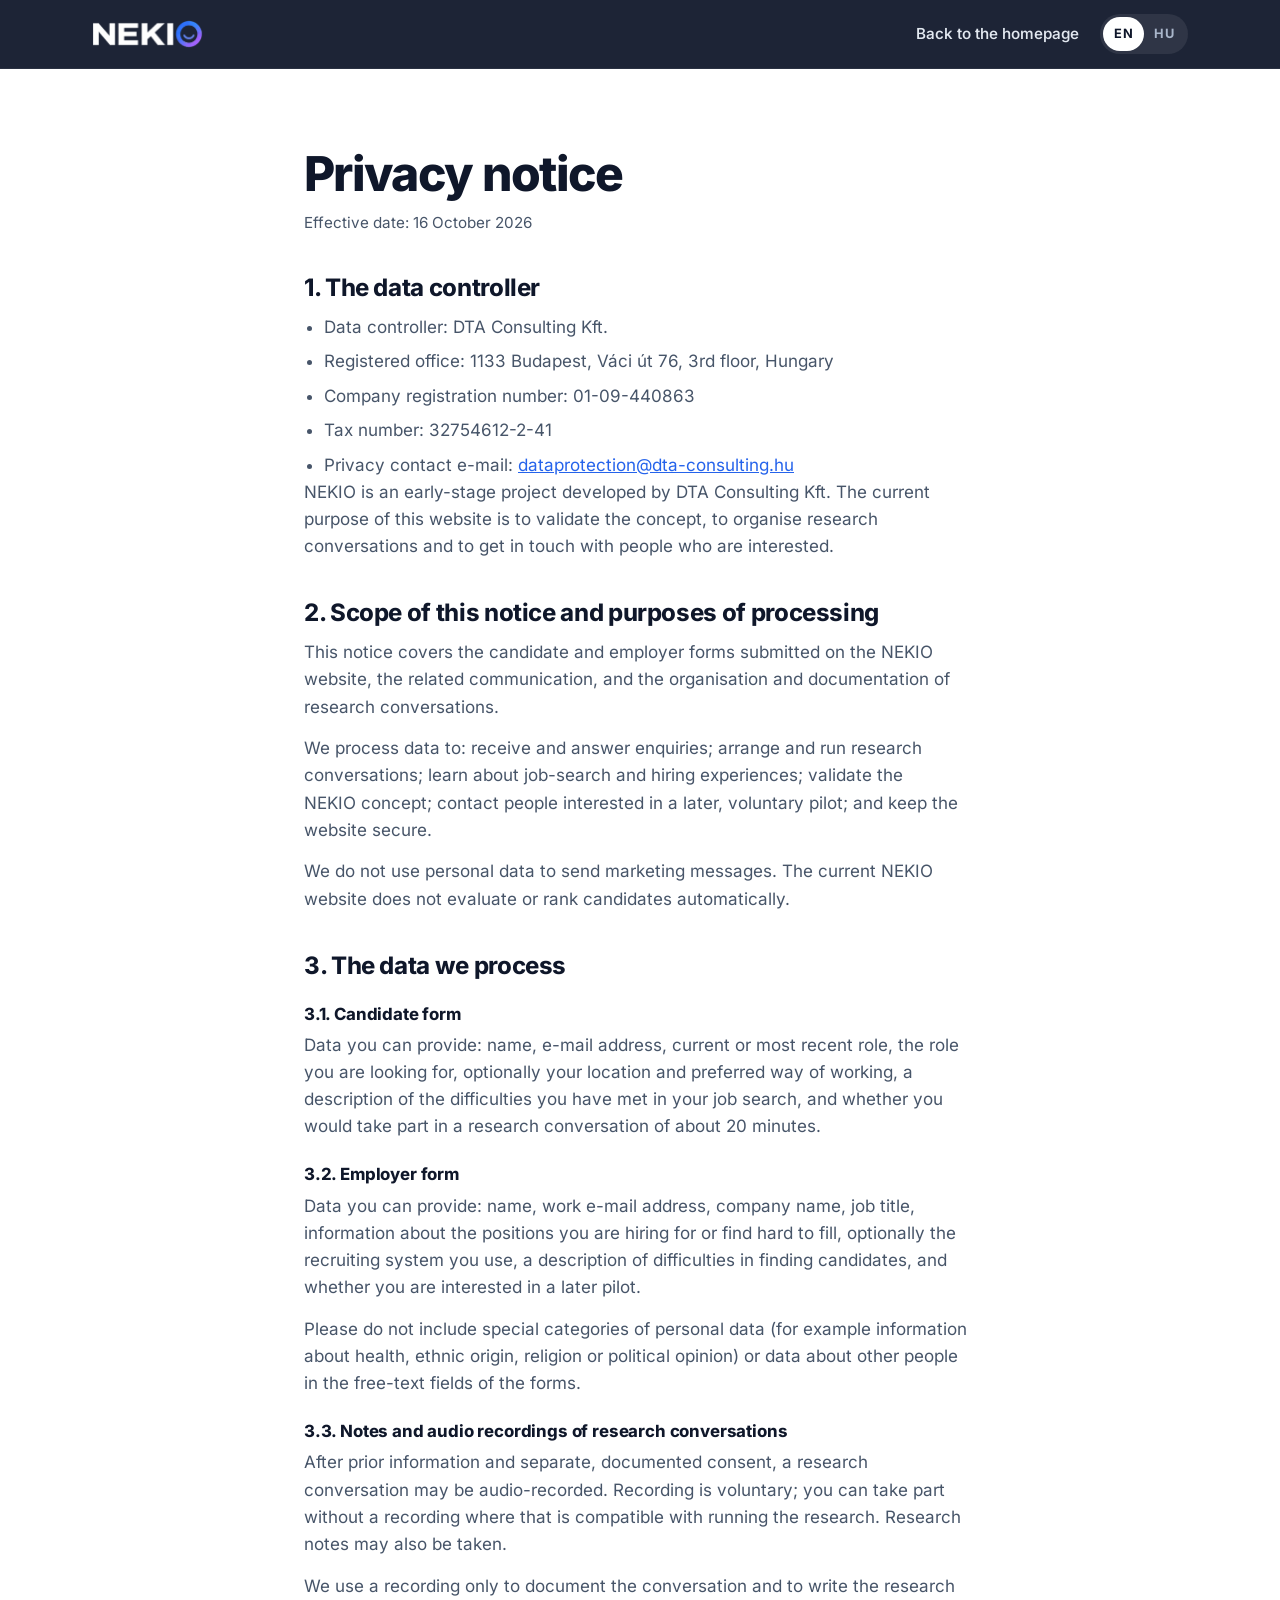
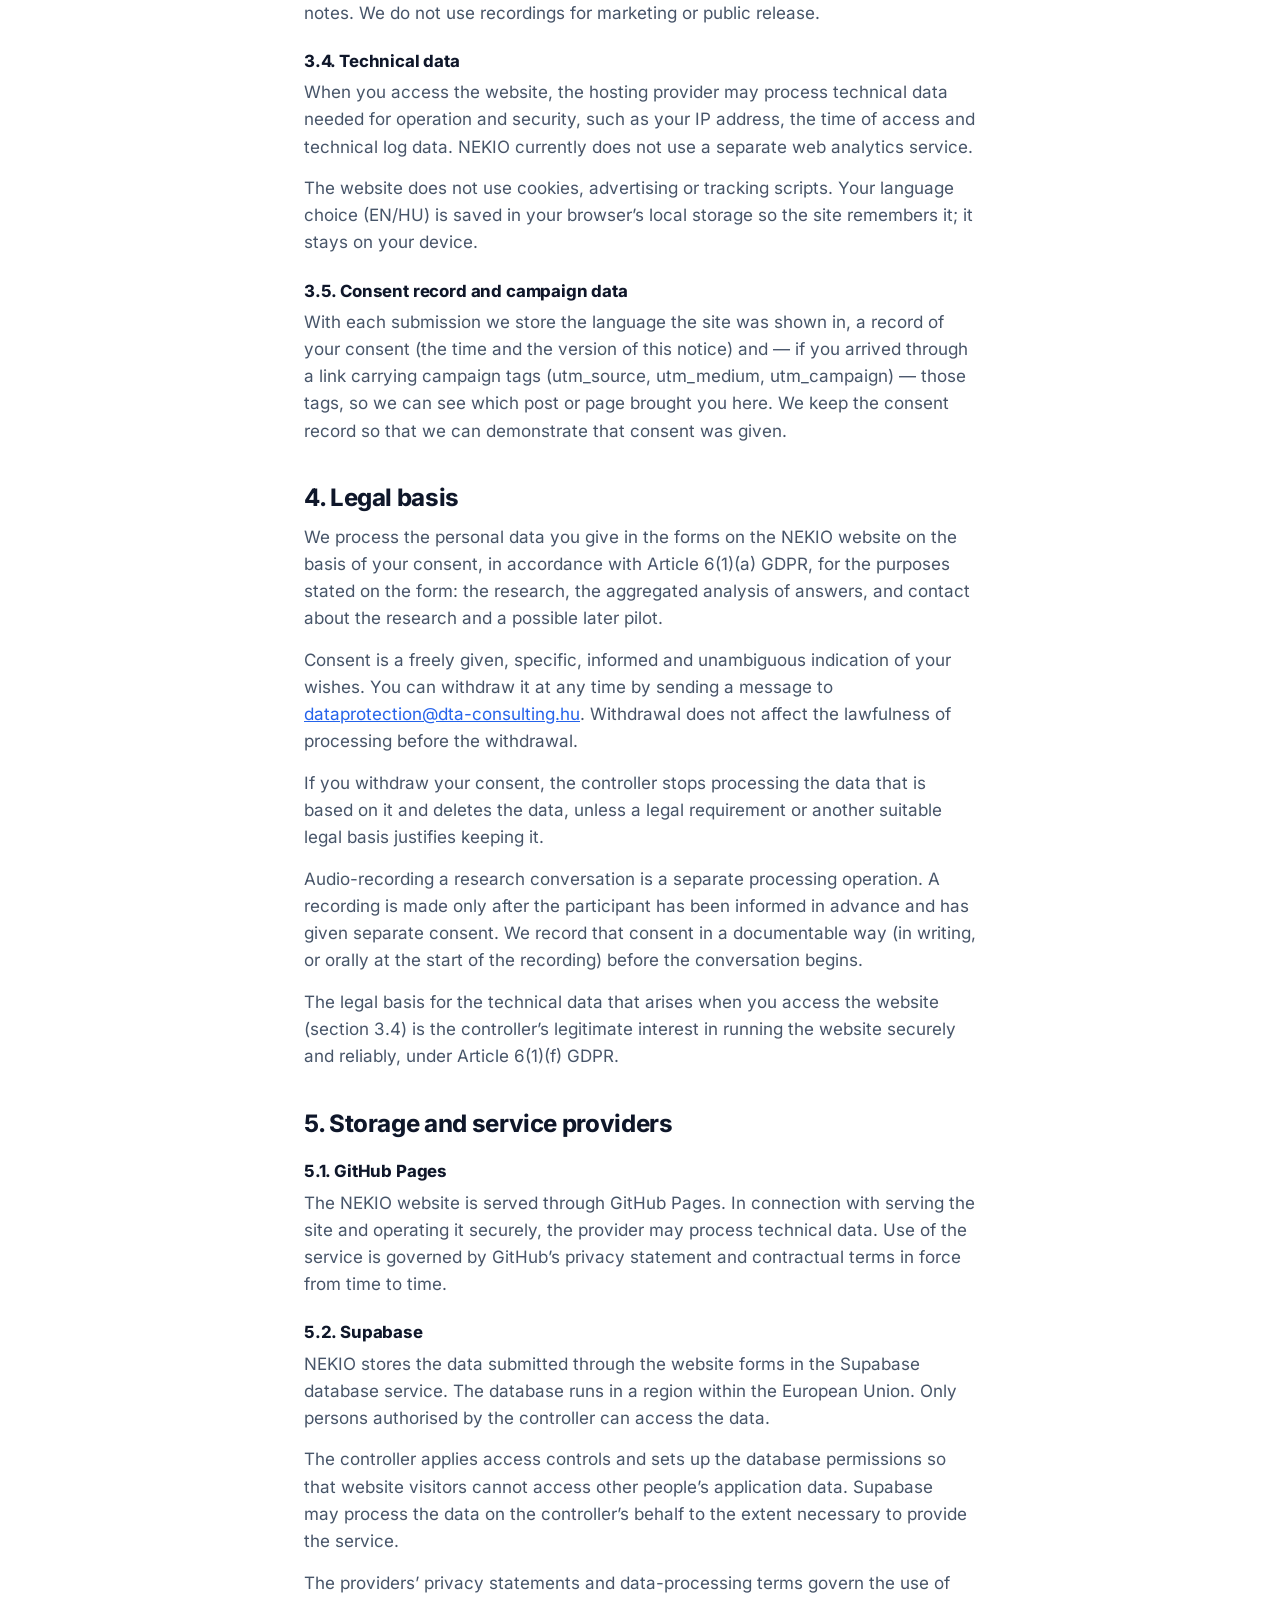
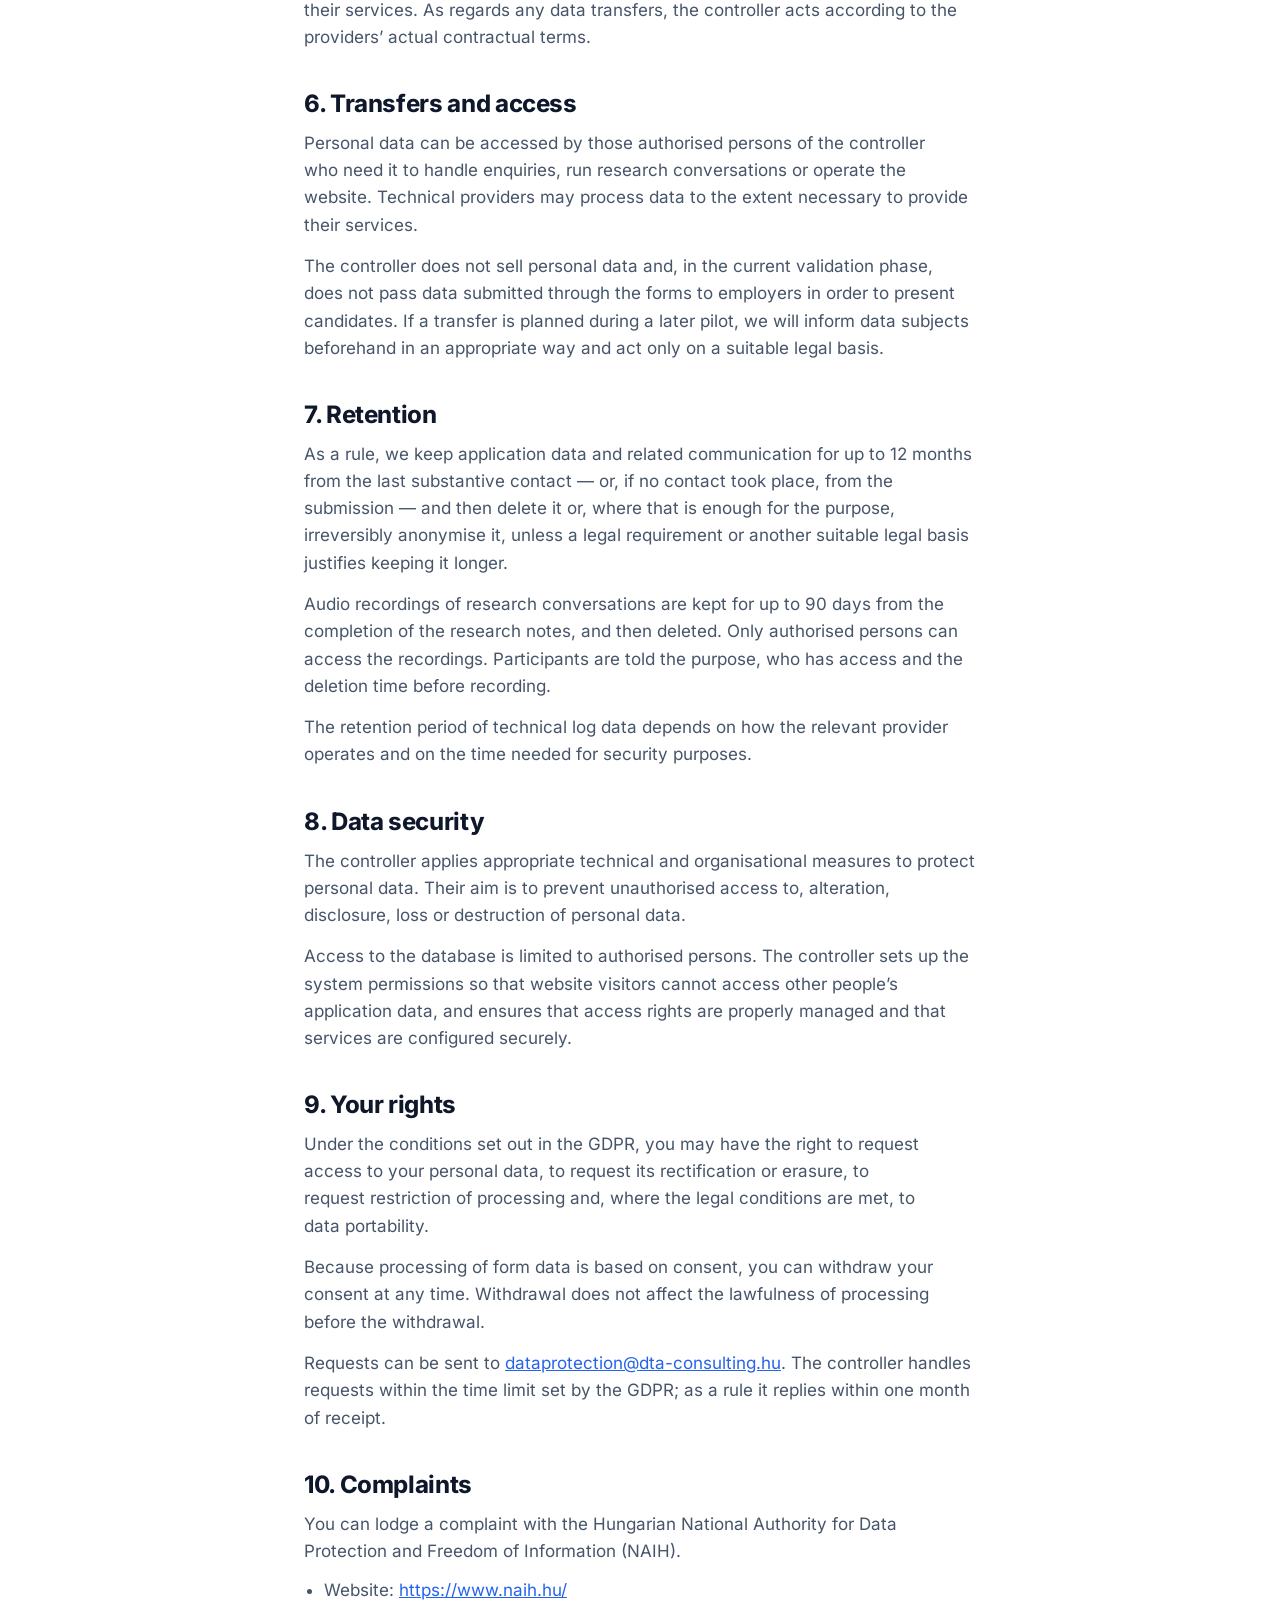
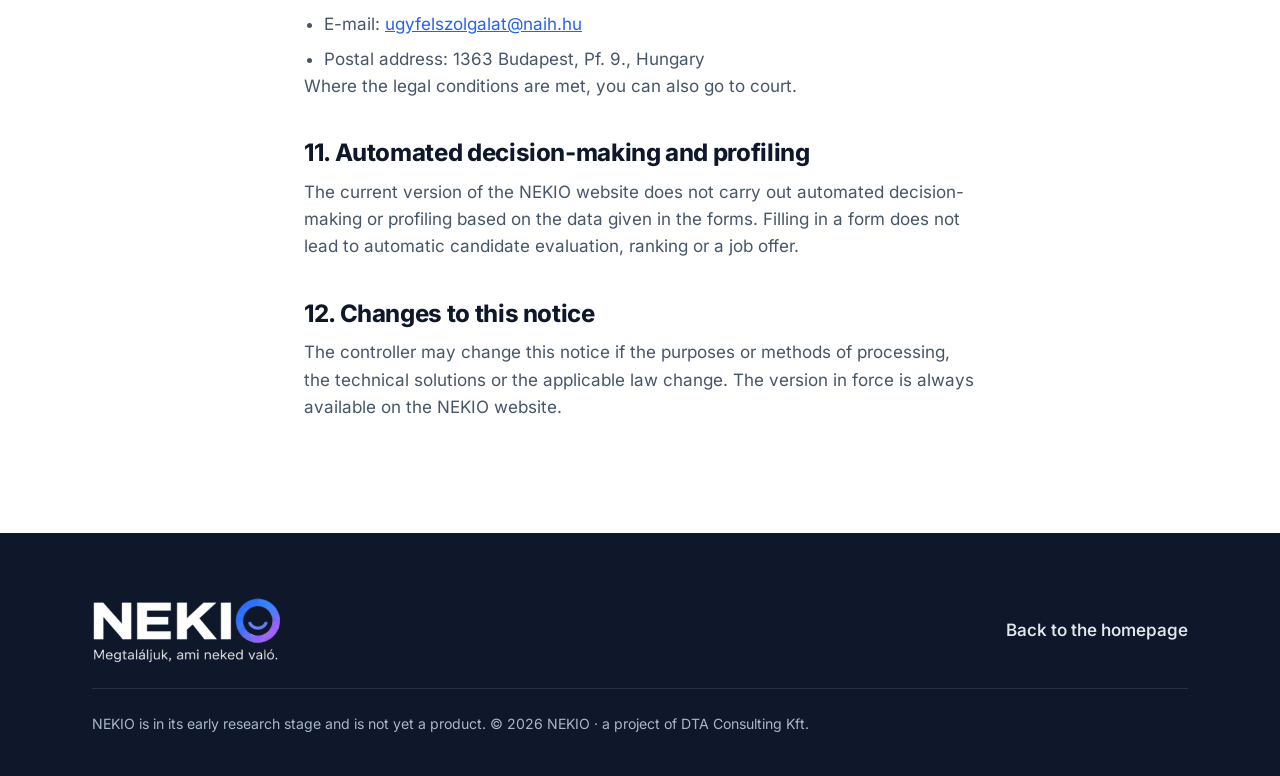
==== commit b6f5a2d0: "Add files via upload" ====
--- a/privacy.html
+++ b/privacy.html
@@ -71,54 +71,52 @@
           <li>Tax number: 32754612-2-41</li>
           <li>Privacy contact e-mail: <a href="mailto:dataprotection@dta-consulting.hu">dataprotection@dta-consulting.hu</a></li>
         </ul>
-        <p>NEKIO is an early-stage project developed by DTA Consulting Kft. The current purpose of this website is to validate the concept, organise research conversations and get in touch with people who are interested.</p>
-
+        <p>NEKIO is an early-stage project developed by DTA Consulting Kft. The current purpose of this website is to validate the concept, to organise research conversations and to get in touch with people who are interested.</p>
         <h2>2. Scope of this notice and purposes of processing</h2>
         <p>This notice covers the candidate and employer forms submitted on the NEKIO website, the related communication, and the organisation and documentation of research conversations.</p>
         <p>We process data to: receive and answer enquiries; arrange and run research conversations; learn about job-search and hiring experiences; validate the NEKIO concept; contact people interested in a later, voluntary pilot; and keep the website secure.</p>
-        <p>The current NEKIO website does not evaluate or rank candidates automatically. We do not use personal data to send marketing messages.</p>
-
+        <p>We do not use personal data to send marketing messages. The current NEKIO website does not evaluate or rank candidates automatically.</p>
         <h2>3. The data we process</h2>
         <h3>3.1. Candidate form</h3>
         <p>Data you can provide: name, e-mail address, current or most recent role, the role you are looking for, optionally your location and preferred way of working, a description of the difficulties you have met in your job search, and whether you would take part in a research conversation of about 20 minutes.</p>
         <h3>3.2. Employer form</h3>
         <p>Data you can provide: name, work e-mail address, company name, job title, information about the positions you are hiring for or find hard to fill, optionally the recruiting system you use, a description of difficulties in finding candidates, and whether you are interested in a later pilot.</p>
+        <p>Please do not include special categories of personal data (for example information about health, ethnic origin, religion or political opinion) or data about other people in the free-text fields of the forms.</p>
         <h3>3.3. Notes and audio recordings of research conversations</h3>
         <p>After prior information and separate, documented consent, a research conversation may be audio-recorded. Recording is voluntary; you can take part without a recording where that is compatible with running the research. Research notes may also be taken.</p>
-        <p>We use a recording only to document the conversation and to write the research notes. We do not use it for marketing or public release.</p>
+        <p>We use a recording only to document the conversation and to write the research notes. We do not use recordings for marketing or public release.</p>
         <h3>3.4. Technical data</h3>
         <p>When you access the website, the hosting provider may process technical data needed for operation and security, such as your IP address, the time of access and technical log data. NEKIO currently does not use a separate web analytics service.</p>
-
+        <p>The website does not use cookies, advertising or tracking scripts. Your language choice (EN/HU) is saved in your browser’s local storage so the site remembers it; it stays on your device.</p>
+        <h3>3.5. Consent record and campaign data</h3>
+        <p>With each submission we store the language the site was shown in, a record of your consent (the time and the version of this notice) and — if you arrived through a link carrying campaign tags (utm_source, utm_medium, utm_campaign) — those tags, so we can see which post or page brought you here. We keep the consent record so that we can demonstrate that consent was given.</p>
         <h2>4. Legal basis</h2>
-        <p>For answering enquiries and arranging research conversations, the legal basis may, depending on the circumstances, be the controller’s legitimate interest under Article 6(1)(f) GDPR. Before relying on it, the controller must document the balancing of its legitimate interest against the rights of data subjects.</p>
-        <p>The legal basis for making and using audio recordings is the data subject’s prior, separate and documented consent. Refusing consent must not lead to any disadvantage. Before the recording, the data subject is informed of the purpose, who has access and how long it is kept.</p>
-        <p>The legal basis and retention rules for technical data are to be determined based on how the providers actually operate and the website’s security needs.</p>
-
+        <p>We process the personal data you give in the forms on the NEKIO website on the basis of your consent, in accordance with Article 6(1)(a) GDPR, for the purposes stated on the form: the research, the aggregated analysis of answers, and contact about the research and a possible later pilot.</p>
+        <p>Consent is a freely given, specific, informed and unambiguous indication of your wishes. You can withdraw it at any time by sending a message to <a href="mailto:dataprotection@dta-consulting.hu">dataprotection@dta-consulting.hu</a>. Withdrawal does not affect the lawfulness of processing before the withdrawal.</p>
+        <p>If you withdraw your consent, the controller stops processing the data that is based on it and deletes the data, unless a legal requirement or another suitable legal basis justifies keeping it.</p>
+        <p>Audio-recording a research conversation is a separate processing operation. A recording is made only after the participant has been informed in advance and has given separate consent. We record that consent in a documentable way (in writing, or orally at the start of the recording) before the conversation begins.</p>
+        <p>The legal basis for the technical data that arises when you access the website (section 3.4) is the controller’s legitimate interest in running the website securely and reliably, under Article 6(1)(f) GDPR.</p>
         <h2>5. Storage and service providers</h2>
         <h3>5.1. GitHub Pages</h3>
-        <p>The website is hosted on GitHub Pages. The service makes the website available on the internet and, in connection with its operation, may process technical data. The provider’s current privacy and contractual terms, and the details of technical logging, must be checked before launch.</p>
+        <p>The NEKIO website is served through GitHub Pages. In connection with serving the site and operating it securely, the provider may process technical data. Use of the service is governed by GitHub’s privacy statement and contractual terms in force from time to time.</p>
         <h3>5.2. Supabase</h3>
-        <p>Data submitted through the website forms is stored in a Supabase database in an EU region. Only persons authorised by the controller can access the database. The access controls and Row Level Security settings must be checked and tested before launch.</p>
-        <p>The providers’ roles as processors, their contractual terms, sub-processors and any transfers to third countries are to be finalised based on the actual configuration and the providers’ documentation. Using an EU region does not in itself rule out other international data-handling or access situations.</p>
-
+        <p>NEKIO stores the data submitted through the website forms in the Supabase database service. The database runs in a region within the European Union. Only persons authorised by the controller can access the data.</p>
+        <p>The controller applies access controls and sets up the database permissions so that website visitors cannot access other people’s application data. Supabase may process the data on the controller’s behalf to the extent necessary to provide the service.</p>
+        <p>The providers’ privacy statements and data-processing terms govern the use of their services. As regards any data transfers, the controller acts according to the providers’ actual contractual terms.</p>
         <h2>6. Transfers and access</h2>
         <p>Personal data can be accessed by those authorised persons of the controller who need it to handle enquiries, run research conversations or operate the website. Technical providers may process data to the extent necessary to provide their services.</p>
         <p>The controller does not sell personal data and, in the current validation phase, does not pass data submitted through the forms to employers in order to present candidates. If a transfer is planned during a later pilot, we will inform data subjects beforehand in an appropriate way and act only on a suitable legal basis.</p>
-
         <h2>7. Retention</h2>
-        <p>As a rule, we keep application data and related communication for up to 12 months from the last substantive contact, and then delete it or — where that is enough for the purpose — irreversibly anonymise it, unless a legal requirement or another suitable legal basis justifies keeping it longer.</p>
+        <p>As a rule, we keep application data and related communication for up to 12 months from the last substantive contact — or, if no contact took place, from the submission — and then delete it or, where that is enough for the purpose, irreversibly anonymise it, unless a legal requirement or another suitable legal basis justifies keeping it longer.</p>
         <p>Audio recordings of research conversations are kept for up to 90 days from the completion of the research notes, and then deleted. Only authorised persons can access the recordings. Participants are told the purpose, who has access and the deletion time before recording.</p>
-        <p>The retention period of technical log data is to be determined based on the providers’ actual settings and the security purposes required.</p>
-
+        <p>The retention period of technical log data depends on how the relevant provider operates and on the time needed for security purposes.</p>
         <h2>8. Data security</h2>
-        <p>The controller applies appropriate technical and organisational measures to protect personal data, including limiting access, setting up permissions appropriately, handling secret keys securely, applying necessary updates and preventing unauthorised access.</p>
-        <p>The Supabase database must be configured so that website visitors cannot access other people’s application data. The actual security settings must be checked and tested before launch.</p>
-
+        <p>The controller applies appropriate technical and organisational measures to protect personal data. Their aim is to prevent unauthorised access to, alteration, disclosure, loss or destruction of personal data.</p>
+        <p>Access to the database is limited to authorised persons. The controller sets up the system permissions so that website visitors cannot access other people’s application data, and ensures that access rights are properly managed and that services are configured securely.</p>
         <h2>9. Your rights</h2>
-        <p>Under the conditions set out in the GDPR, you may have the right to request access to your personal data, to request its rectification or erasure, to request restriction of processing, to object to processing based on legitimate interest and, where the legal conditions are met, to data portability.</p>
-        <p>Where processing is based on consent, you can withdraw your consent at any time. Withdrawal does not affect the lawfulness of processing before the withdrawal.</p>
+        <p>Under the conditions set out in the GDPR, you may have the right to request access to your personal data, to request its rectification or erasure, to request restriction of processing and, where the legal conditions are met, to data portability.</p>
+        <p>Because processing of form data is based on consent, you can withdraw your consent at any time. Withdrawal does not affect the lawfulness of processing before the withdrawal.</p>
         <p>Requests can be sent to <a href="mailto:dataprotection@dta-consulting.hu">dataprotection@dta-consulting.hu</a>. The controller handles requests within the time limit set by the GDPR; as a rule it replies within one month of receipt.</p>
-
         <h2>10. Complaints</h2>
         <p>You can lodge a complaint with the Hungarian National Authority for Data Protection and Freedom of Information (NAIH).</p>
         <ul>
@@ -127,10 +125,8 @@
           <li>Postal address: 1363 Budapest, Pf. 9., Hungary</li>
         </ul>
         <p>Where the legal conditions are met, you can also go to court.</p>
-
         <h2>11. Automated decision-making and profiling</h2>
         <p>The current version of the NEKIO website does not carry out automated decision-making or profiling based on the data given in the forms. Filling in a form does not lead to automatic candidate evaluation, ranking or a job offer.</p>
-
         <h2>12. Changes to this notice</h2>
         <p>The controller may change this notice if the purposes or methods of processing, the technical solutions or the applicable law change. The version in force is always available on the NEKIO website.</p>
       </article>
@@ -148,54 +144,52 @@
           <li>Adószám: 32754612-2-41</li>
           <li>Adatvédelmi kapcsolattartási e-mail-cím: <a href="mailto:dataprotection@dta-consulting.hu">dataprotection@dta-consulting.hu</a></li>
         </ul>
-        <p>A NEKIO a DTA Consulting Kft. által fejlesztett, korai szakaszban lévő projekt. A weboldal jelenlegi célja a koncepció validálása, kutatási beszélgetések szervezése és az érdeklődőkkel való kapcsolatfelvétel.</p>
-
+        <p>A NEKIO a DTA Consulting Kft. által fejlesztett, korai szakaszban lévő projekt. A weboldal jelenlegi célja a koncepció validálása, a kutatási beszélgetések megszervezése, valamint az érdeklődőkkel való kapcsolatfelvétel.</p>
         <h2>2. A tájékoztató hatálya és az adatkezelés céljai</h2>
         <p>A tájékoztató a NEKIO weboldalán beküldött álláskeresői és munkáltatói űrlapokra, az ezekkel kapcsolatos kommunikációra, valamint a kutatási beszélgetések szervezésére és dokumentálására vonatkozik.</p>
         <p>Az adatkezelés céljai: a megkeresések fogadása és megválaszolása; kutatási beszélgetések egyeztetése és lebonyolítása; az álláskeresési és toborzási tapasztalatok megismerése; a NEKIO koncepciójának validálása; a későbbi, önkéntes pilot iránt érdeklődők megkeresése; valamint a weboldal biztonságos működésének biztosítása.</p>
-        <p>A NEKIO jelenlegi weboldala nem végez automatizált jelöltértékelést vagy rangsorolást. A személyes adatokat nem használjuk marketingcélú megkeresések küldésére.</p>
-
+        <p>A személyes adatokat nem használjuk fel marketingcélú megkeresések küldésére. A NEKIO jelenlegi weboldala nem végez automatizált jelöltértékelést vagy rangsorolást.</p>
         <h2>3. A kezelt adatok köre</h2>
         <h3>3.1. Álláskeresői űrlap</h3>
         <p>Az űrlapon megadható adatok: név, e-mail-cím, jelenlegi vagy legutóbbi munkakör, keresett munkakör, opcionálisan helyszín és preferált munkavégzési forma, az álláskeresés során tapasztalt nehézségek leírása, valamint annak jelzése, hogy az érintett részt venne-e egy körülbelül 20 perces kutatási beszélgetésen.</p>
         <h3>3.2. Munkáltatói űrlap</h3>
         <p>Az űrlapon megadható adatok: név, munkahelyi e-mail-cím, cégnév, munkakör, a keresett vagy nehezen betölthető pozíciókra vonatkozó információk, opcionálisan az alkalmazott toborzási rendszer, a jelöltkereséssel kapcsolatos nehézségek leírása, valamint a későbbi pilot iránti érdeklődés jelzése.</p>
+        <p>Kérjük, hogy az űrlapok szabad szöveges mezőiben ne szerepeljenek különleges személyes adatok (például egészségi állapotra, etnikai származásra, vallásra vagy politikai véleményre vonatkozó információ), valamint más személyekre vonatkozó adatok.</p>
         <h3>3.3. Kutatási beszélgetések jegyzetei és hangfelvételei</h3>
         <p>A kutatási beszélgetésekről – előzetes tájékoztatás és külön, dokumentálható hozzájárulás után – hangfelvétel készülhet. A hangfelvétel önkéntes; a résztvevő hangfelvétel nélkül is részt vehet a beszélgetésben, amennyiben ez a kutatás lebonyolításával összeegyeztethető. A beszélgetésekről kutatási jegyzetek is készülhetnek.</p>
-        <p>A hangfelvételt kizárólag a kutatási beszélgetés dokumentálására és a kutatási jegyzetek elkészítésére használjuk. Nem használjuk marketingcélra vagy nyilvános közzétételre.</p>
+        <p>A hangfelvételt kizárólag a kutatási beszélgetés dokumentálására és a kutatási jegyzetek elkészítésére használjuk fel. A felvételeket nem használjuk marketingcélra vagy nyilvános közzétételre.</p>
         <h3>3.4. Technikai adatok</h3>
         <p>A weboldal elérésekor a tárhelyszolgáltató a működéshez és biztonsághoz szükséges technikai adatokat – például IP-címet, hozzáférési időpontot és technikai naplóadatokat – kezelhet. A NEKIO jelenleg nem használ külön webanalitikai szolgáltatást.</p>
-
+        <p>A weboldal nem használ sütiket, hirdetési vagy nyomkövető szkripteket. A választott nyelvet (EN/HU) a böngésző helyi tárolójában mentjük, hogy az oldal emlékezzen rá; ez az érintett eszközén marad.</p>
+        <h3>3.5. Hozzájárulás-nyilvántartás és kampányadatok</h3>
+        <p>Minden beküldéssel eltároljuk az oldal megjelenítési nyelvét, a hozzájárulás nyilvántartását (az időpontot és e tájékoztató verzióját), valamint – ha az érintett kampánycímkéket tartalmazó linken érkezett (utm_source, utm_medium, utm_campaign) – ezeket a címkéket, hogy lássuk, melyik bejegyzés vagy oldal hozta az érdeklődőt. A hozzájárulás nyilvántartására azért van szükség, hogy az adatkezelő igazolni tudja a hozzájárulás megadását.</p>
         <h2>4. Az adatkezelés jogalapja</h2>
-        <p>A megkeresések megválaszolása és a kutatási beszélgetések megszervezése esetén a jogalap – az adott körülményektől függően – az adatkezelő jogos érdeke lehet a GDPR 6. cikk (1) bekezdés f) pontja alapján. Ennek alkalmazása előtt az adatkezelőnek dokumentálnia kell a jogos érdek és az érintettek jogainak mérlegelését.</p>
-        <p>A hangfelvételek készítésének és felhasználásának jogalapja az érintett előzetes, külön és dokumentálható hozzájárulása. A hozzájárulás megtagadása nem járhat hátránnyal. A felvétel előtt az érintett tájékoztatást kap a célról, a hozzáférési körről és a megőrzési időről.</p>
-        <p>A technikai adatok kezelésének jogalapját és megőrzési szabályait a tényleges szolgáltatói működés és a weboldal biztonsági igényei alapján kell meghatározni.</p>
-
+        <p>A NEKIO weboldalán beküldött űrlapokon megadott személyes adatokat az érintett hozzájárulása alapján kezeljük, a GDPR 6. cikk (1) bekezdés a) pontjával összhangban, az űrlapon megjelölt célokból: a kutatás, a válaszok összesített elemzése, valamint a kutatással és egy esetleges későbbi pilottal kapcsolatos kapcsolatfelvétel céljából.</p>
+        <p>A hozzájárulás önkéntes, konkrét, megfelelő tájékoztatáson alapuló és egyértelmű nyilatkozat. Az érintett a hozzájárulását bármikor visszavonhatja a <a href="mailto:dataprotection@dta-consulting.hu">dataprotection@dta-consulting.hu</a> e-mail-címre küldött üzenettel. A visszavonás nem érinti a visszavonás előtti adatkezelés jogszerűségét.</p>
+        <p>A hozzájárulás visszavonása esetén az adatkezelő megszünteti az érintett hozzájáruláson alapuló adatainak további kezelését, és az adatokat törli, kivéve, ha azok további megőrzését jogszabály vagy más megfelelő jogalap indokolja.</p>
+        <p>A kutatási beszélgetésről készülő hangfelvétel külön adatkezelési művelet. Hangfelvétel kizárólag a résztvevő előzetes tájékoztatását követően, külön hozzájárulás alapján készül. A hozzájárulást a beszélgetés megkezdése előtt, dokumentálható módon (írásban vagy a felvétel elején szóban) rögzítjük.</p>
+        <p>A weboldal elérésekor keletkező technikai adatok (3.4. pont) kezelésének jogalapja az adatkezelő jogos érdeke a weboldal biztonságos és megbízható működtetéséhez, a GDPR 6. cikk (1) bekezdés f) pontja alapján.</p>
         <h2>5. Adattárolás és szolgáltatók</h2>
         <h3>5.1. GitHub Pages</h3>
-        <p>A weboldal tárhelyszolgáltatása a GitHub Pages. A szolgáltatás a weboldal internetes elérhetővé tételét biztosítja, és a működésével összefüggésben technikai adatokat kezelhet. A szolgáltató aktuális adatvédelmi és szerződéses feltételeit, valamint a technikai naplózás részleteit az élesítés előtt ellenőrizni kell.</p>
+        <p>A NEKIO weboldala a GitHub Pages szolgáltatáson keresztül érhető el. A szolgáltató a weboldal kiszolgálásához és biztonságos működtetéséhez kapcsolódóan technikai adatokat kezelhet. A szolgáltatás használatára a GitHub mindenkor hatályos adatvédelmi tájékoztatója és vonatkozó szerződéses feltételei irányadók.</p>
         <h3>5.2. Supabase</h3>
-        <p>A weboldalon beküldött űrlapok adatai a Supabase adatbázisában kerülnek tárolásra, EU-s régióban. Az adatbázishoz kizárólag az adatkezelő által feljogosított személyek férhetnek hozzá. A hozzáférés-szabályozást és a Row Level Security beállításait az élesítés előtt ellenőrizni és tesztelni kell.</p>
-        <p>A szolgáltatók adatfeldolgozói szerepét, szerződéses feltételeit, al-adatfeldolgozóit és az esetleges harmadik országba történő adattovábbításokat a tényleges konfiguráció és a szolgáltatói dokumentáció alapján kell véglegesíteni. Az EU-s régió használata önmagában nem zárja ki az egyéb nemzetközi adatkezelési vagy hozzáférési helyzeteket.</p>
-
+        <p>A weboldalon beküldött űrlapok adatait a NEKIO a Supabase adatbázis-szolgáltatásában tárolja. Az adatbázis az Európai Unión belüli régióban működik. Az adatokhoz az adatkezelő által feljogosított személyek férhetnek hozzá.</p>
+        <p>Az adatkezelő hozzáférés-szabályozást alkalmaz, és az adatbázis jogosultságait úgy alakítja ki, hogy a weboldal látogatói ne férhessenek hozzá más személyek jelentkezési adataihoz. A Supabase a szolgáltatás biztosításához szükséges mértékben kezelheti az adatokat az adatkezelő megbízásából.</p>
+        <p>A szolgáltatók adatvédelmi tájékoztatói és adatfeldolgozási feltételei irányadók a szolgáltatások igénybevételére. Az adatkezelő a szolgáltatók tényleges szerződéses feltételei szerint jár el az esetleges adattovábbítások tekintetében.</p>
         <h2>6. Adattovábbítás és hozzáférés</h2>
         <p>A személyes adatokhoz az adatkezelő azon jogosult személyei férhetnek hozzá, akiknek ez a megkeresések kezelése, a kutatási beszélgetések lebonyolítása vagy a weboldal működtetése érdekében szükséges. A technikai szolgáltatók a szolgáltatásaik biztosításához szükséges mértékben kezelhetnek adatokat.</p>
-        <p>A személyes adatokat az adatkezelő nem értékesíti, és a jelenlegi validációs szakaszban nem továbbítja az űrlapokon beküldött adatokat munkáltatóknak jelöltek bemutatása céljából. A későbbi pilot során tervezett adattovábbítás esetén az érintetteket előzetesen, megfelelő módon tájékoztatjuk, és csak megfelelő jogalap mellett járunk el.</p>
-
+        <p>A személyes adatokat az adatkezelő nem értékesíti, és a jelenlegi validációs szakaszban az űrlapokon beküldött adatokat nem továbbítja munkáltatóknak jelöltek bemutatása céljából. A későbbi pilot során tervezett adattovábbítás esetén az érintetteket előzetesen, megfelelő módon tájékoztatjuk, és csak megfelelő jogalap mellett járunk el.</p>
         <h2>7. Adatmegőrzési idő</h2>
-        <p>A jelentkezési adatokat és a kapcsolódó kommunikációt főszabály szerint az utolsó érdemi kapcsolatfelvételtől számított legfeljebb 12 hónapig őrizzük meg, majd töröljük vagy – ha az adatkezelési célhoz ez elegendő – visszafordíthatatlanul anonimizáljuk, kivéve, ha jogszabály vagy más megfelelő jogalap további megőrzést indokol.</p>
-        <p>A kutatási beszélgetések hangfelvételeit a kutatási jegyzetek elkészítésétől számított legfeljebb 90 napig őrizzük meg, majd töröljük. A felvételekhez csak az erre feljogosított személyek férhetnek hozzá. A résztvevőket a felvétel előtt tájékoztatjuk a célról, hozzáférési körről és törlési időről.</p>
-        <p>A technikai naplóadatok megőrzési idejét a szolgáltatók tényleges beállításai és a szükséges biztonsági célok alapján kell meghatározni.</p>
-
+        <p>A jelentkezési adatokat és a kapcsolódó kommunikációt főszabály szerint az utolsó érdemi kapcsolatfelvételtől, kapcsolatfelvétel hiányában a beküldéstől számított legfeljebb 12 hónapig őrizzük meg, majd töröljük vagy – ha az adatkezelési célhoz ez elegendő – visszafordíthatatlanul anonimizáljuk, kivéve, ha jogszabály vagy más megfelelő jogalap további megőrzést indokol.</p>
+        <p>A kutatási beszélgetések hangfelvételeit a kutatási jegyzetek elkészítésétől számított legfeljebb 90 napig őrizzük meg, majd töröljük. A felvételekhez kizárólag az erre feljogosított személyek férhetnek hozzá. A résztvevőket a felvétel előtt tájékoztatjuk a célról, a hozzáférési körről és a törlési időről.</p>
+        <p>A technikai naplóadatok megőrzési ideje az adott szolgáltató működésétől és a biztonsági célokhoz szükséges időtartamtól függ.</p>
         <h2>8. Adatbiztonság</h2>
-        <p>Az adatkezelő megfelelő technikai és szervezési intézkedéseket alkalmaz a személyes adatok védelmére, ideértve a hozzáférések korlátozását, a jogosultságok megfelelő kialakítását, a titkos kulcsok biztonságos kezelését, a szükséges frissítések alkalmazását és a jogosulatlan hozzáférés megelőzését.</p>
-        <p>A Supabase adatbázisban úgy kell beállítani a jogosultságokat, hogy a weboldal látogatói ne férhessenek hozzá más személyek jelentkezési adataihoz. A tényleges biztonsági beállításokat az élesítés előtt ellenőrizni és tesztelni kell.</p>
-
+        <p>Az adatkezelő megfelelő technikai és szervezési intézkedéseket alkalmaz a személyes adatok védelme érdekében. Ezek célja a személyes adatok jogosulatlan hozzáférésének, megváltoztatásának, nyilvánosságra hozatalának, elvesztésének vagy megsemmisülésének megelőzése.</p>
+        <p>Az adatbázishoz való hozzáférés az arra jogosult személyekre korlátozódik. Az adatkezelő a rendszer jogosultságait úgy alakítja ki, hogy a weboldal látogatói ne férhessenek hozzá más személyek jelentkezési adataihoz. Az adatkezelő gondoskodik a hozzáférési jogosultságok megfelelő kezeléséről és a szolgáltatások biztonságos konfigurációjáról.</p>
         <h2>9. Az érintettek jogai</h2>
-        <p>A GDPR feltételei szerint az érintettek jogosultak lehetnek hozzáférést kérni személyes adataikhoz, kérni azok helyesbítését vagy törlését, kérni az adatkezelés korlátozását, tiltakozni a jogos érdeken alapuló adatkezelés ellen, illetve a jogszabályi feltételek fennállása esetén élni az adathordozhatóság jogával.</p>
-        <p>Amennyiben valamely adatkezelés hozzájáruláson alapul, az érintett hozzájárulását bármikor visszavonhatja. A visszavonás nem érinti a visszavonás előtti adatkezelés jogszerűségét.</p>
+        <p>A GDPR feltételei szerint az érintettek jogosultak lehetnek hozzáférést kérni személyes adataikhoz, kérni azok helyesbítését vagy törlését, kérni az adatkezelés korlátozását, illetve a jogszabályi feltételek fennállása esetén élni az adathordozhatóság jogával.</p>
+        <p>Mivel az űrlapadatok kezelése hozzájáruláson alapul, az érintett jogosult hozzájárulását bármikor visszavonni. A visszavonás nem érinti a visszavonás előtti adatkezelés jogszerűségét.</p>
         <p>A kérelmek a <a href="mailto:dataprotection@dta-consulting.hu">dataprotection@dta-consulting.hu</a> e-mail-címre küldhetők. Az adatkezelő a kérelmeket a GDPR szerinti határidőn belül kezeli; főszabály szerint a beérkezéstől számított egy hónapon belül válaszol.</p>
-
         <h2>10. Panasz benyújtása</h2>
         <p>Az érintett panasszal fordulhat a Nemzeti Adatvédelmi és Információszabadság Hatósághoz (NAIH).</p>
         <ul>
@@ -204,10 +198,8 @@
           <li>Postacím: 1363 Budapest, Pf. 9.</li>
         </ul>
         <p>Az érintett a jogszabályi feltételek fennállása esetén bírósághoz is fordulhat.</p>
-
         <h2>11. Automatizált döntéshozatal és profilalkotás</h2>
         <p>A NEKIO weboldalának jelenlegi változata nem végez automatizált döntéshozatalt vagy profilalkotást az űrlapokon megadott adatok alapján. Az űrlapok kitöltése nem eredményez automatikus jelöltértékelést, rangsorolást vagy állásajánlatot.</p>
-
         <h2>12. A tájékoztató módosítása</h2>
         <p>Az adatkezelő a tájékoztatót az adatkezelés céljainak, módszereinek, a technikai megoldásoknak vagy a vonatkozó jogszabályoknak a változása esetén módosíthatja. A mindenkor hatályos változat a NEKIO weboldalán lesz elérhető.</p>
       </article>
@@ -222,7 +214,7 @@
       <nav class="site-footer__nav" aria-label="Footer" data-i18n-attr="aria-label:footer.nav">
         <a href="index.html" data-i18n="pv.back">Back to the homepage</a>
       </nav>
-      <p class="site-footer__note"><span data-i18n="footer.note">NEKIO is in its early research stage and is not yet a product.</span> <span data-i18n="footer.rights">© 2026 NEKIO</span></p>
+      <p class="site-footer__note"><span data-i18n="footer.note">NEKIO is in its early research stage and is not yet a product.</span> <span data-i18n="footer.rights">© 2026 NEKIO · a project of DTA Consulting Kft.</span></p>
     </div>
   </footer>
 
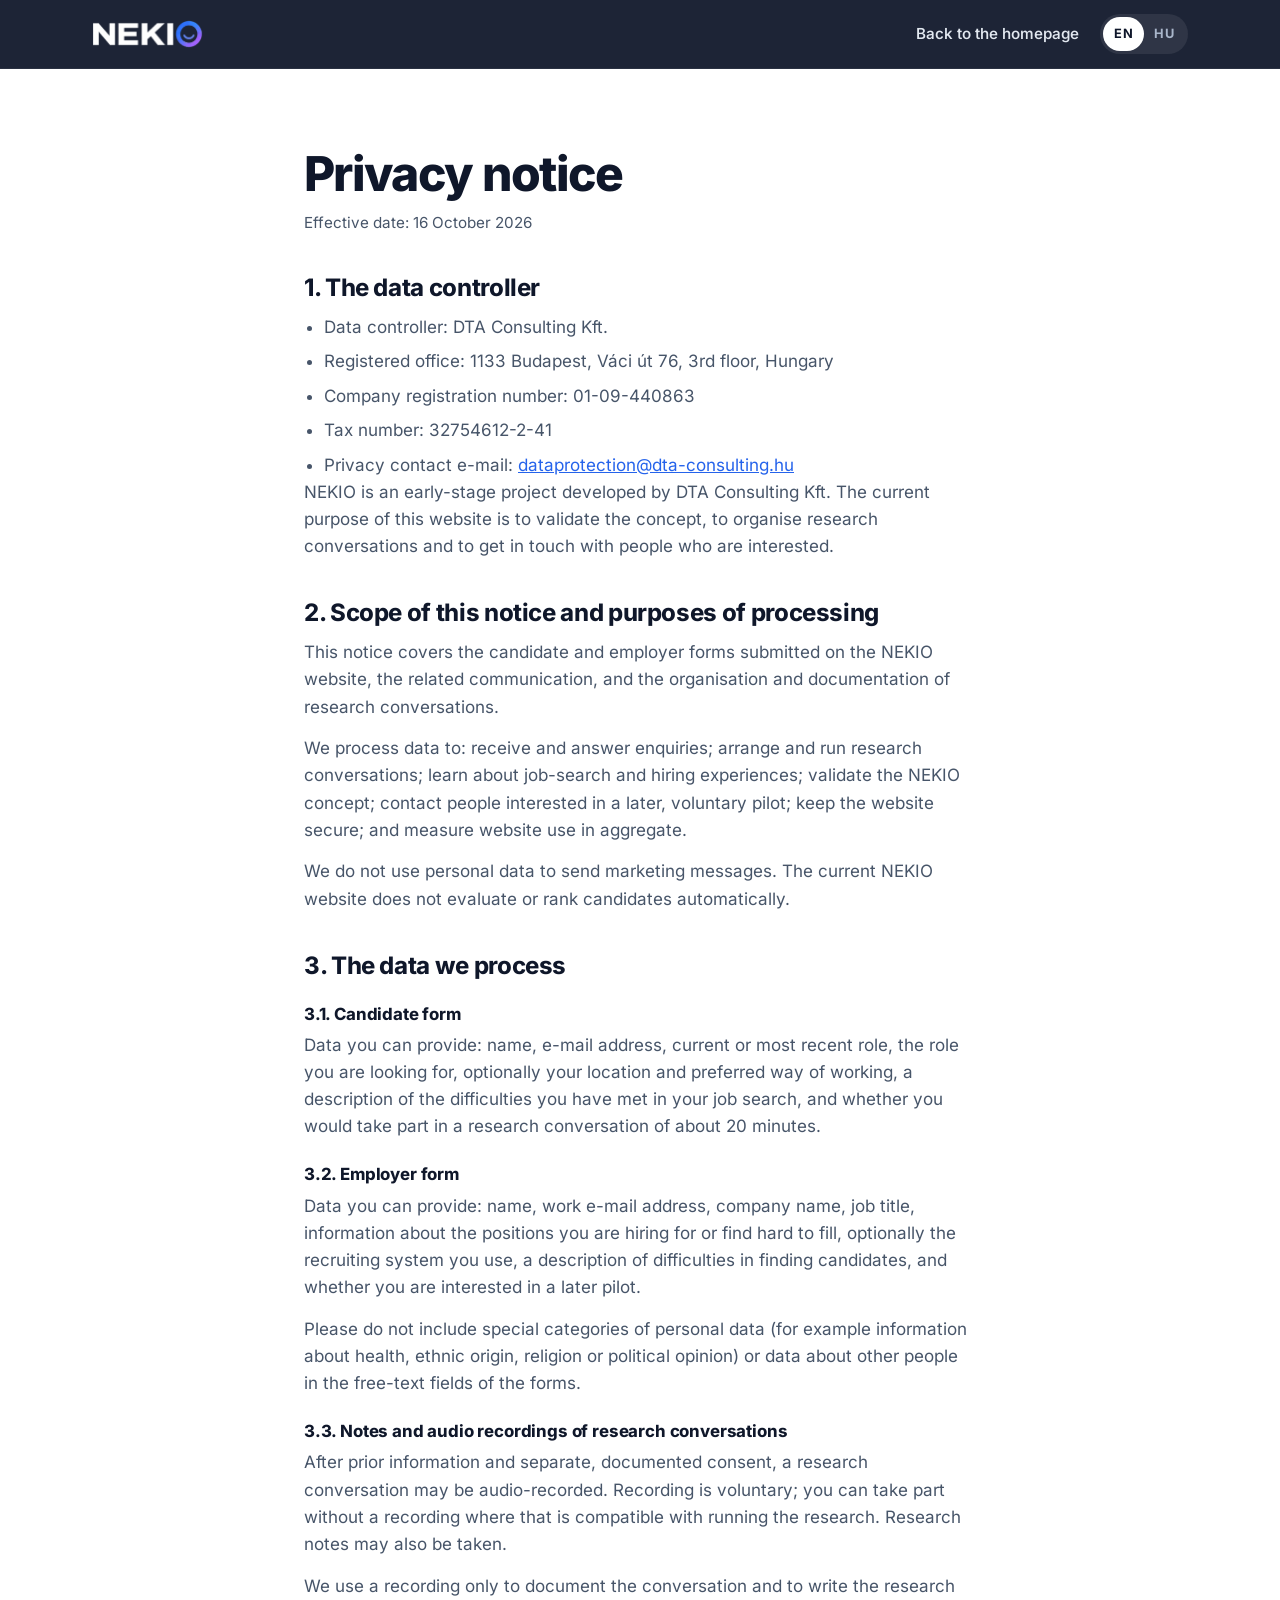
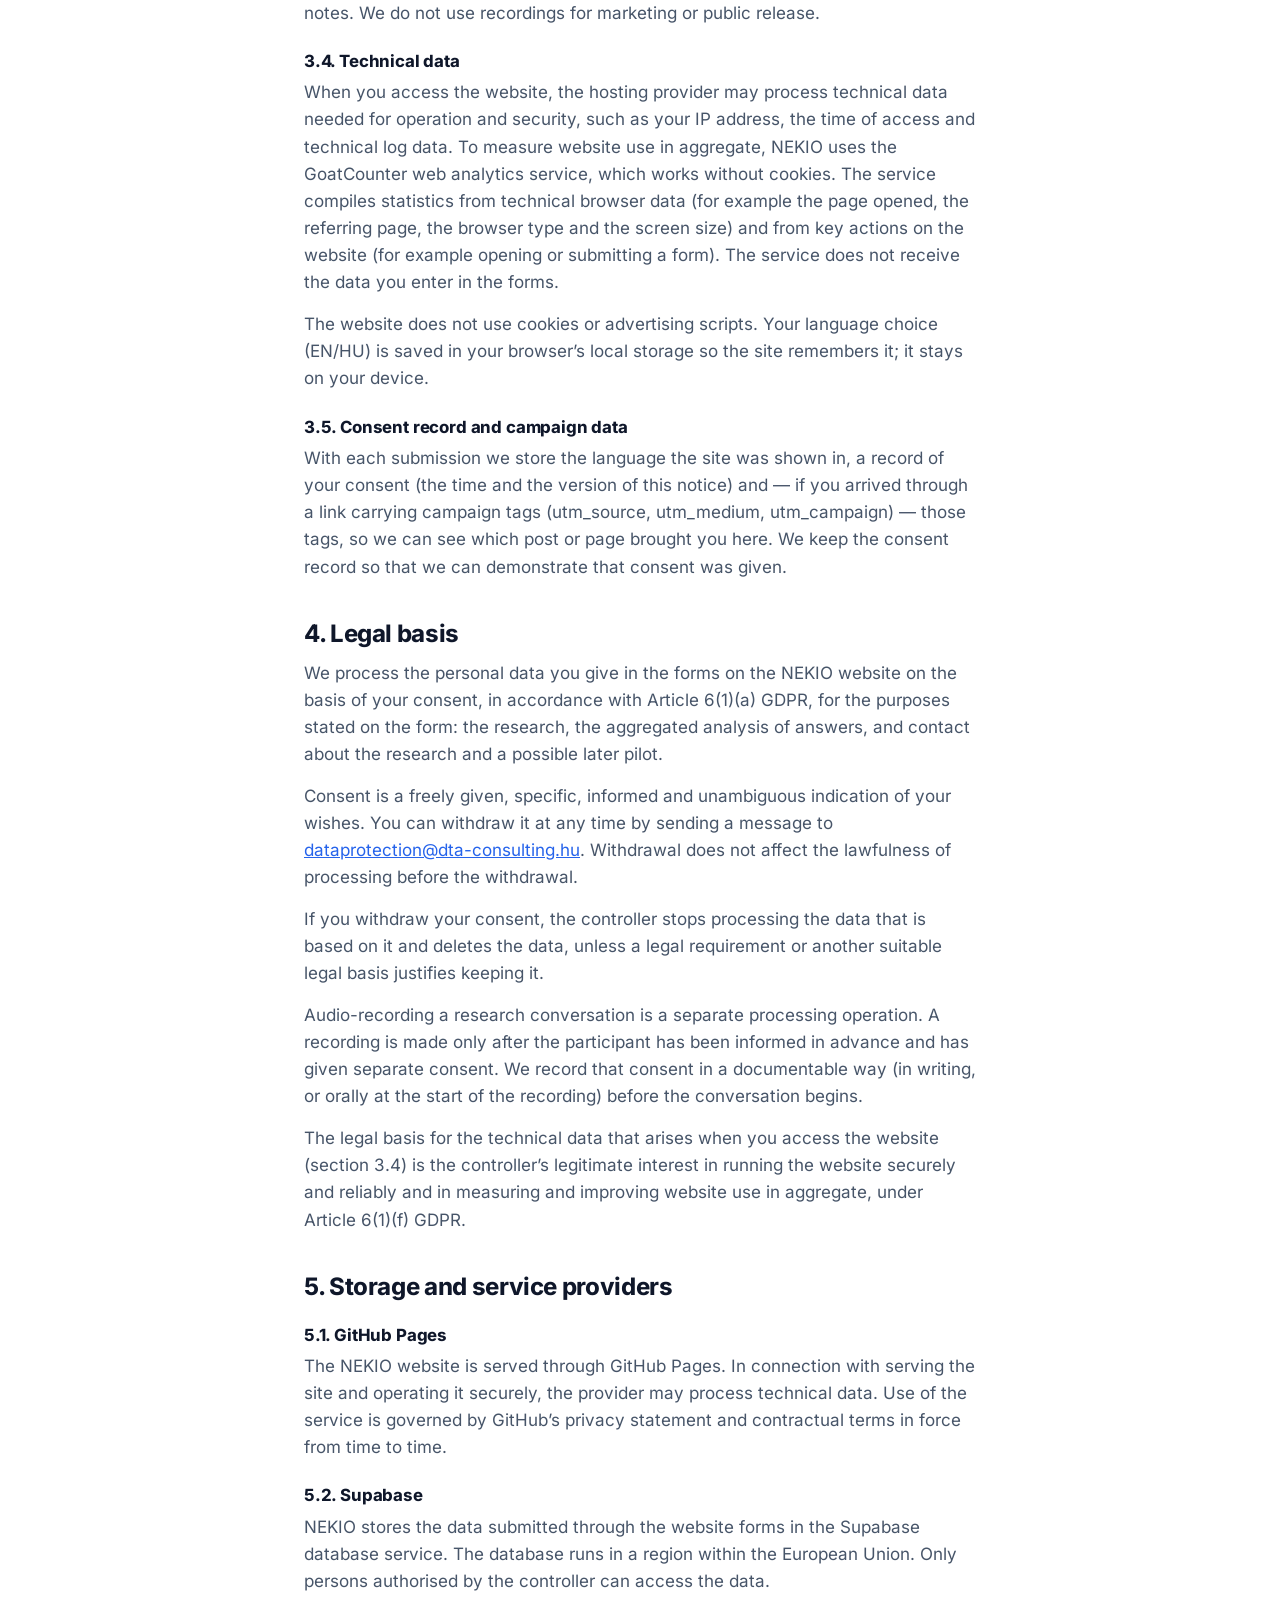
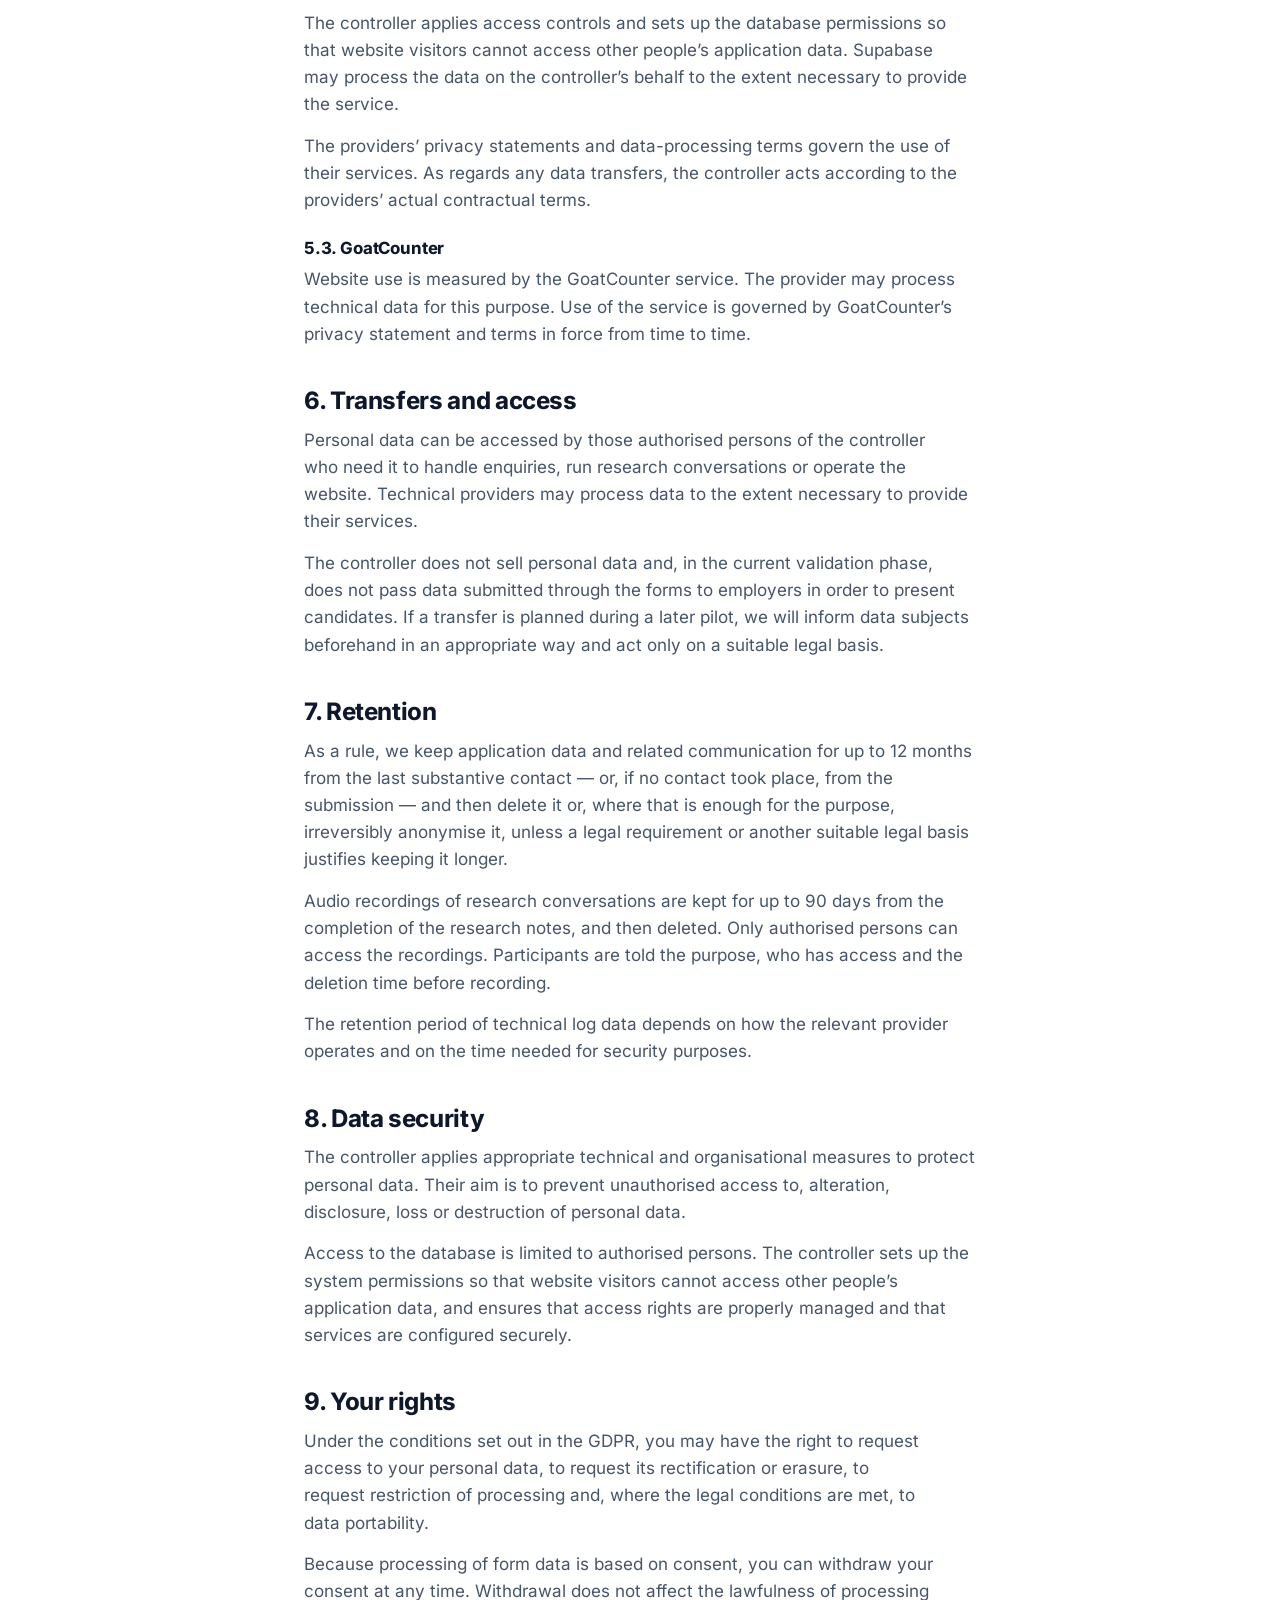
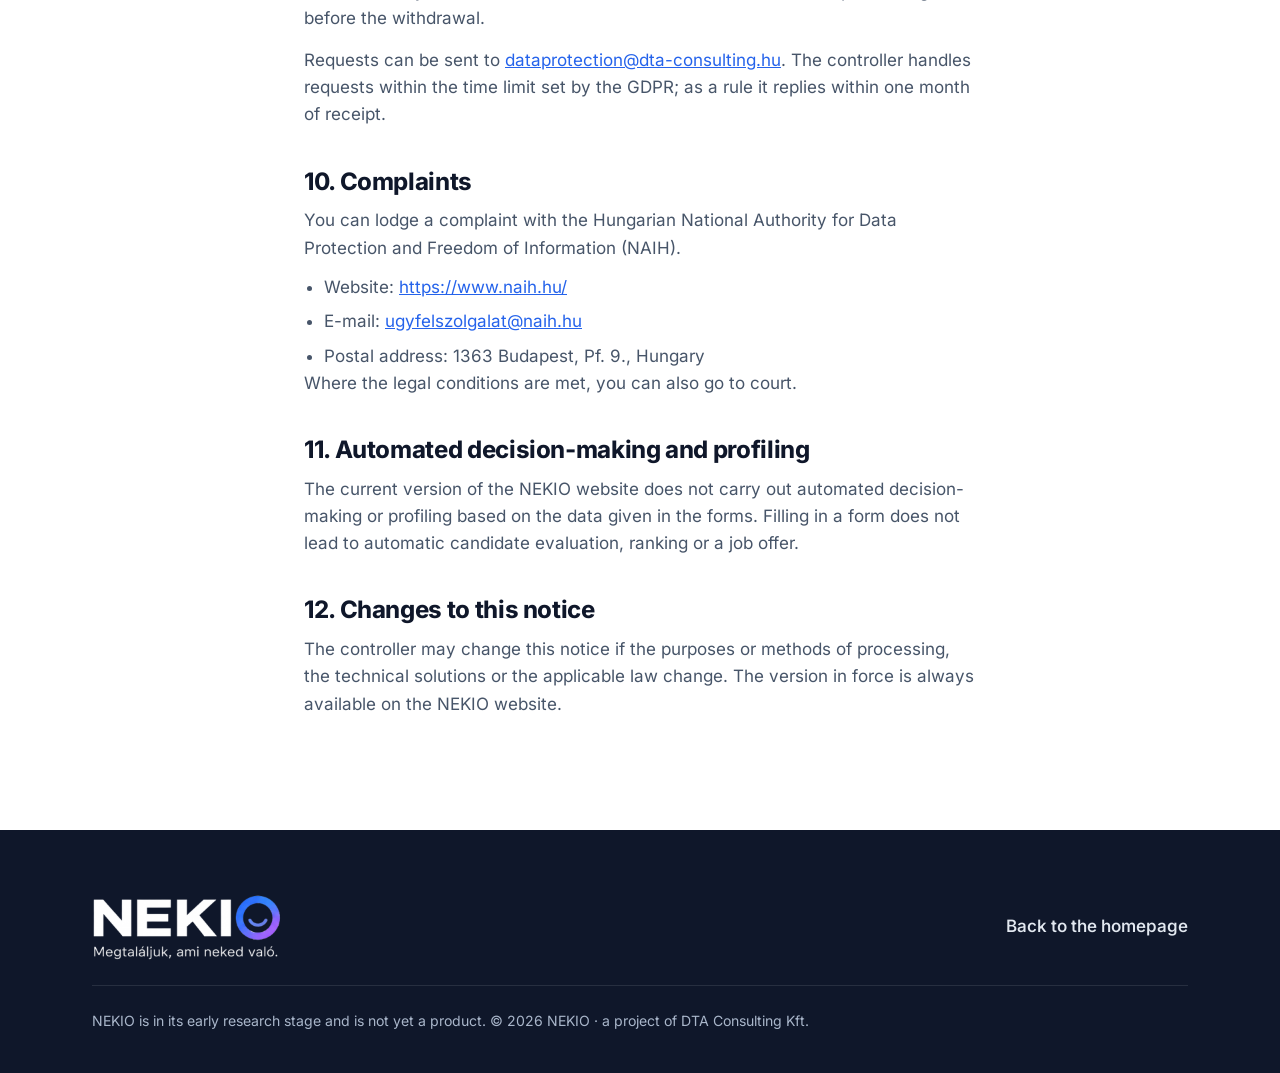
==== commit fcac4deb: "Add files via upload" ====
--- a/privacy.html
+++ b/privacy.html
@@ -74,7 +74,7 @@
         <p>NEKIO is an early-stage project developed by DTA Consulting Kft. The current purpose of this website is to validate the concept, to organise research conversations and to get in touch with people who are interested.</p>
         <h2>2. Scope of this notice and purposes of processing</h2>
         <p>This notice covers the candidate and employer forms submitted on the NEKIO website, the related communication, and the organisation and documentation of research conversations.</p>
-        <p>We process data to: receive and answer enquiries; arrange and run research conversations; learn about job-search and hiring experiences; validate the NEKIO concept; contact people interested in a later, voluntary pilot; and keep the website secure.</p>
+        <p>We process data to: receive and answer enquiries; arrange and run research conversations; learn about job-search and hiring experiences; validate the NEKIO concept; contact people interested in a later, voluntary pilot; keep the website secure; and measure website use in aggregate.</p>
         <p>We do not use personal data to send marketing messages. The current NEKIO website does not evaluate or rank candidates automatically.</p>
         <h2>3. The data we process</h2>
         <h3>3.1. Candidate form</h3>
@@ -86,8 +86,8 @@
         <p>After prior information and separate, documented consent, a research conversation may be audio-recorded. Recording is voluntary; you can take part without a recording where that is compatible with running the research. Research notes may also be taken.</p>
         <p>We use a recording only to document the conversation and to write the research notes. We do not use recordings for marketing or public release.</p>
         <h3>3.4. Technical data</h3>
-        <p>When you access the website, the hosting provider may process technical data needed for operation and security, such as your IP address, the time of access and technical log data. NEKIO currently does not use a separate web analytics service.</p>
-        <p>The website does not use cookies, advertising or tracking scripts. Your language choice (EN/HU) is saved in your browser’s local storage so the site remembers it; it stays on your device.</p>
+        <p>When you access the website, the hosting provider may process technical data needed for operation and security, such as your IP address, the time of access and technical log data. To measure website use in aggregate, NEKIO uses the GoatCounter web analytics service, which works without cookies. The service compiles statistics from technical browser data (for example the page opened, the referring page, the browser type and the screen size) and from key actions on the website (for example opening or submitting a form). The service does not receive the data you enter in the forms.</p>
+        <p>The website does not use cookies or advertising scripts. Your language choice (EN/HU) is saved in your browser’s local storage so the site remembers it; it stays on your device.</p>
         <h3>3.5. Consent record and campaign data</h3>
         <p>With each submission we store the language the site was shown in, a record of your consent (the time and the version of this notice) and — if you arrived through a link carrying campaign tags (utm_source, utm_medium, utm_campaign) — those tags, so we can see which post or page brought you here. We keep the consent record so that we can demonstrate that consent was given.</p>
         <h2>4. Legal basis</h2>
@@ -95,7 +95,7 @@
         <p>Consent is a freely given, specific, informed and unambiguous indication of your wishes. You can withdraw it at any time by sending a message to <a href="mailto:dataprotection@dta-consulting.hu">dataprotection@dta-consulting.hu</a>. Withdrawal does not affect the lawfulness of processing before the withdrawal.</p>
         <p>If you withdraw your consent, the controller stops processing the data that is based on it and deletes the data, unless a legal requirement or another suitable legal basis justifies keeping it.</p>
         <p>Audio-recording a research conversation is a separate processing operation. A recording is made only after the participant has been informed in advance and has given separate consent. We record that consent in a documentable way (in writing, or orally at the start of the recording) before the conversation begins.</p>
-        <p>The legal basis for the technical data that arises when you access the website (section 3.4) is the controller’s legitimate interest in running the website securely and reliably, under Article 6(1)(f) GDPR.</p>
+        <p>The legal basis for the technical data that arises when you access the website (section 3.4) is the controller’s legitimate interest in running the website securely and reliably and in measuring and improving website use in aggregate, under Article 6(1)(f) GDPR.</p>
         <h2>5. Storage and service providers</h2>
         <h3>5.1. GitHub Pages</h3>
         <p>The NEKIO website is served through GitHub Pages. In connection with serving the site and operating it securely, the provider may process technical data. Use of the service is governed by GitHub’s privacy statement and contractual terms in force from time to time.</p>
@@ -103,6 +103,8 @@
         <p>NEKIO stores the data submitted through the website forms in the Supabase database service. The database runs in a region within the European Union. Only persons authorised by the controller can access the data.</p>
         <p>The controller applies access controls and sets up the database permissions so that website visitors cannot access other people’s application data. Supabase may process the data on the controller’s behalf to the extent necessary to provide the service.</p>
         <p>The providers’ privacy statements and data-processing terms govern the use of their services. As regards any data transfers, the controller acts according to the providers’ actual contractual terms.</p>
+        <h3>5.3. GoatCounter</h3>
+        <p>Website use is measured by the GoatCounter service. The provider may process technical data for this purpose. Use of the service is governed by GoatCounter’s privacy statement and terms in force from time to time.</p>
         <h2>6. Transfers and access</h2>
         <p>Personal data can be accessed by those authorised persons of the controller who need it to handle enquiries, run research conversations or operate the website. Technical providers may process data to the extent necessary to provide their services.</p>
         <p>The controller does not sell personal data and, in the current validation phase, does not pass data submitted through the forms to employers in order to present candidates. If a transfer is planned during a later pilot, we will inform data subjects beforehand in an appropriate way and act only on a suitable legal basis.</p>
@@ -147,7 +149,7 @@
         <p>A NEKIO a DTA Consulting Kft. által fejlesztett, korai szakaszban lévő projekt. A weboldal jelenlegi célja a koncepció validálása, a kutatási beszélgetések megszervezése, valamint az érdeklődőkkel való kapcsolatfelvétel.</p>
         <h2>2. A tájékoztató hatálya és az adatkezelés céljai</h2>
         <p>A tájékoztató a NEKIO weboldalán beküldött álláskeresői és munkáltatói űrlapokra, az ezekkel kapcsolatos kommunikációra, valamint a kutatási beszélgetések szervezésére és dokumentálására vonatkozik.</p>
-        <p>Az adatkezelés céljai: a megkeresések fogadása és megválaszolása; kutatási beszélgetések egyeztetése és lebonyolítása; az álláskeresési és toborzási tapasztalatok megismerése; a NEKIO koncepciójának validálása; a későbbi, önkéntes pilot iránt érdeklődők megkeresése; valamint a weboldal biztonságos működésének biztosítása.</p>
+        <p>Az adatkezelés céljai: a megkeresések fogadása és megválaszolása; kutatási beszélgetések egyeztetése és lebonyolítása; az álláskeresési és toborzási tapasztalatok megismerése; a NEKIO koncepciójának validálása; a későbbi, önkéntes pilot iránt érdeklődők megkeresése; a weboldal biztonságos működésének biztosítása, valamint a weboldal használatának összesített mérése.</p>
         <p>A személyes adatokat nem használjuk fel marketingcélú megkeresések küldésére. A NEKIO jelenlegi weboldala nem végez automatizált jelöltértékelést vagy rangsorolást.</p>
         <h2>3. A kezelt adatok köre</h2>
         <h3>3.1. Álláskeresői űrlap</h3>
@@ -159,8 +161,8 @@
         <p>A kutatási beszélgetésekről – előzetes tájékoztatás és külön, dokumentálható hozzájárulás után – hangfelvétel készülhet. A hangfelvétel önkéntes; a résztvevő hangfelvétel nélkül is részt vehet a beszélgetésben, amennyiben ez a kutatás lebonyolításával összeegyeztethető. A beszélgetésekről kutatási jegyzetek is készülhetnek.</p>
         <p>A hangfelvételt kizárólag a kutatási beszélgetés dokumentálására és a kutatási jegyzetek elkészítésére használjuk fel. A felvételeket nem használjuk marketingcélra vagy nyilvános közzétételre.</p>
         <h3>3.4. Technikai adatok</h3>
-        <p>A weboldal elérésekor a tárhelyszolgáltató a működéshez és biztonsághoz szükséges technikai adatokat – például IP-címet, hozzáférési időpontot és technikai naplóadatokat – kezelhet. A NEKIO jelenleg nem használ külön webanalitikai szolgáltatást.</p>
-        <p>A weboldal nem használ sütiket, hirdetési vagy nyomkövető szkripteket. A választott nyelvet (EN/HU) a böngésző helyi tárolójában mentjük, hogy az oldal emlékezzen rá; ez az érintett eszközén marad.</p>
+        <p>A weboldal elérésekor a tárhelyszolgáltató a működéshez és biztonsághoz szükséges technikai adatokat – például IP-címet, hozzáférési időpontot és technikai naplóadatokat – kezelhet. A weboldal használatának összesített mérésére a NEKIO a GoatCounter webanalitikai szolgáltatást használja, amely sütik használata nélkül működik. A szolgáltatás a böngésző technikai adataiból (például a megnyitott oldal, a hivatkozó oldal, a böngésző típusa és a képernyő mérete) és a weboldalon végzett főbb műveletekről (például az űrlap megnyitása vagy beküldése) készít statisztikát. Az űrlapokon megadott adatokat a szolgáltatás nem kapja meg.</p>
+        <p>A weboldal nem használ sütiket és hirdetési szkripteket. A választott nyelvet (EN/HU) a böngésző helyi tárolójában mentjük, hogy az oldal emlékezzen rá; ez az érintett eszközén marad.</p>
         <h3>3.5. Hozzájárulás-nyilvántartás és kampányadatok</h3>
         <p>Minden beküldéssel eltároljuk az oldal megjelenítési nyelvét, a hozzájárulás nyilvántartását (az időpontot és e tájékoztató verzióját), valamint – ha az érintett kampánycímkéket tartalmazó linken érkezett (utm_source, utm_medium, utm_campaign) – ezeket a címkéket, hogy lássuk, melyik bejegyzés vagy oldal hozta az érdeklődőt. A hozzájárulás nyilvántartására azért van szükség, hogy az adatkezelő igazolni tudja a hozzájárulás megadását.</p>
         <h2>4. Az adatkezelés jogalapja</h2>
@@ -168,7 +170,7 @@
         <p>A hozzájárulás önkéntes, konkrét, megfelelő tájékoztatáson alapuló és egyértelmű nyilatkozat. Az érintett a hozzájárulását bármikor visszavonhatja a <a href="mailto:dataprotection@dta-consulting.hu">dataprotection@dta-consulting.hu</a> e-mail-címre küldött üzenettel. A visszavonás nem érinti a visszavonás előtti adatkezelés jogszerűségét.</p>
         <p>A hozzájárulás visszavonása esetén az adatkezelő megszünteti az érintett hozzájáruláson alapuló adatainak további kezelését, és az adatokat törli, kivéve, ha azok további megőrzését jogszabály vagy más megfelelő jogalap indokolja.</p>
         <p>A kutatási beszélgetésről készülő hangfelvétel külön adatkezelési művelet. Hangfelvétel kizárólag a résztvevő előzetes tájékoztatását követően, külön hozzájárulás alapján készül. A hozzájárulást a beszélgetés megkezdése előtt, dokumentálható módon (írásban vagy a felvétel elején szóban) rögzítjük.</p>
-        <p>A weboldal elérésekor keletkező technikai adatok (3.4. pont) kezelésének jogalapja az adatkezelő jogos érdeke a weboldal biztonságos és megbízható működtetéséhez, a GDPR 6. cikk (1) bekezdés f) pontja alapján.</p>
+        <p>A weboldal elérésekor keletkező technikai adatok (3.4. pont) kezelésének jogalapja az adatkezelő jogos érdeke a weboldal biztonságos és megbízható működtetéséhez, valamint a weboldal használatának összesített méréséhez és fejlesztéséhez, a GDPR 6. cikk (1) bekezdés f) pontja alapján.</p>
         <h2>5. Adattárolás és szolgáltatók</h2>
         <h3>5.1. GitHub Pages</h3>
         <p>A NEKIO weboldala a GitHub Pages szolgáltatáson keresztül érhető el. A szolgáltató a weboldal kiszolgálásához és biztonságos működtetéséhez kapcsolódóan technikai adatokat kezelhet. A szolgáltatás használatára a GitHub mindenkor hatályos adatvédelmi tájékoztatója és vonatkozó szerződéses feltételei irányadók.</p>
@@ -176,6 +178,8 @@
         <p>A weboldalon beküldött űrlapok adatait a NEKIO a Supabase adatbázis-szolgáltatásában tárolja. Az adatbázis az Európai Unión belüli régióban működik. Az adatokhoz az adatkezelő által feljogosított személyek férhetnek hozzá.</p>
         <p>Az adatkezelő hozzáférés-szabályozást alkalmaz, és az adatbázis jogosultságait úgy alakítja ki, hogy a weboldal látogatói ne férhessenek hozzá más személyek jelentkezési adataihoz. A Supabase a szolgáltatás biztosításához szükséges mértékben kezelheti az adatokat az adatkezelő megbízásából.</p>
         <p>A szolgáltatók adatvédelmi tájékoztatói és adatfeldolgozási feltételei irányadók a szolgáltatások igénybevételére. Az adatkezelő a szolgáltatók tényleges szerződéses feltételei szerint jár el az esetleges adattovábbítások tekintetében.</p>
+        <h3>5.3. GoatCounter</h3>
+        <p>A weboldal használatának mérését a GoatCounter szolgáltatás végzi. A szolgáltató a mérés céljából technikai adatokat kezelhet. A szolgáltatás használatára a GoatCounter mindenkor hatályos adatvédelmi tájékoztatója és vonatkozó feltételei irányadók.</p>
         <h2>6. Adattovábbítás és hozzáférés</h2>
         <p>A személyes adatokhoz az adatkezelő azon jogosult személyei férhetnek hozzá, akiknek ez a megkeresések kezelése, a kutatási beszélgetések lebonyolítása vagy a weboldal működtetése érdekében szükséges. A technikai szolgáltatók a szolgáltatásaik biztosításához szükséges mértékben kezelhetnek adatokat.</p>
         <p>A személyes adatokat az adatkezelő nem értékesíti, és a jelenlegi validációs szakaszban az űrlapokon beküldött adatokat nem továbbítja munkáltatóknak jelöltek bemutatása céljából. A későbbi pilot során tervezett adattovábbítás esetén az érintetteket előzetesen, megfelelő módon tájékoztatjuk, és csak megfelelő jogalap mellett járunk el.</p>
@@ -221,5 +225,7 @@
   <script src="assets/js/config.js"></script>
   <script src="assets/js/i18n-data.js"></script>
   <script src="assets/js/app.js"></script>
+  <script data-goatcounter="https://nekio.goatcounter.com/count"
+          async src="//gc.zgo.at/count.js"></script>
 </body>
 </html>
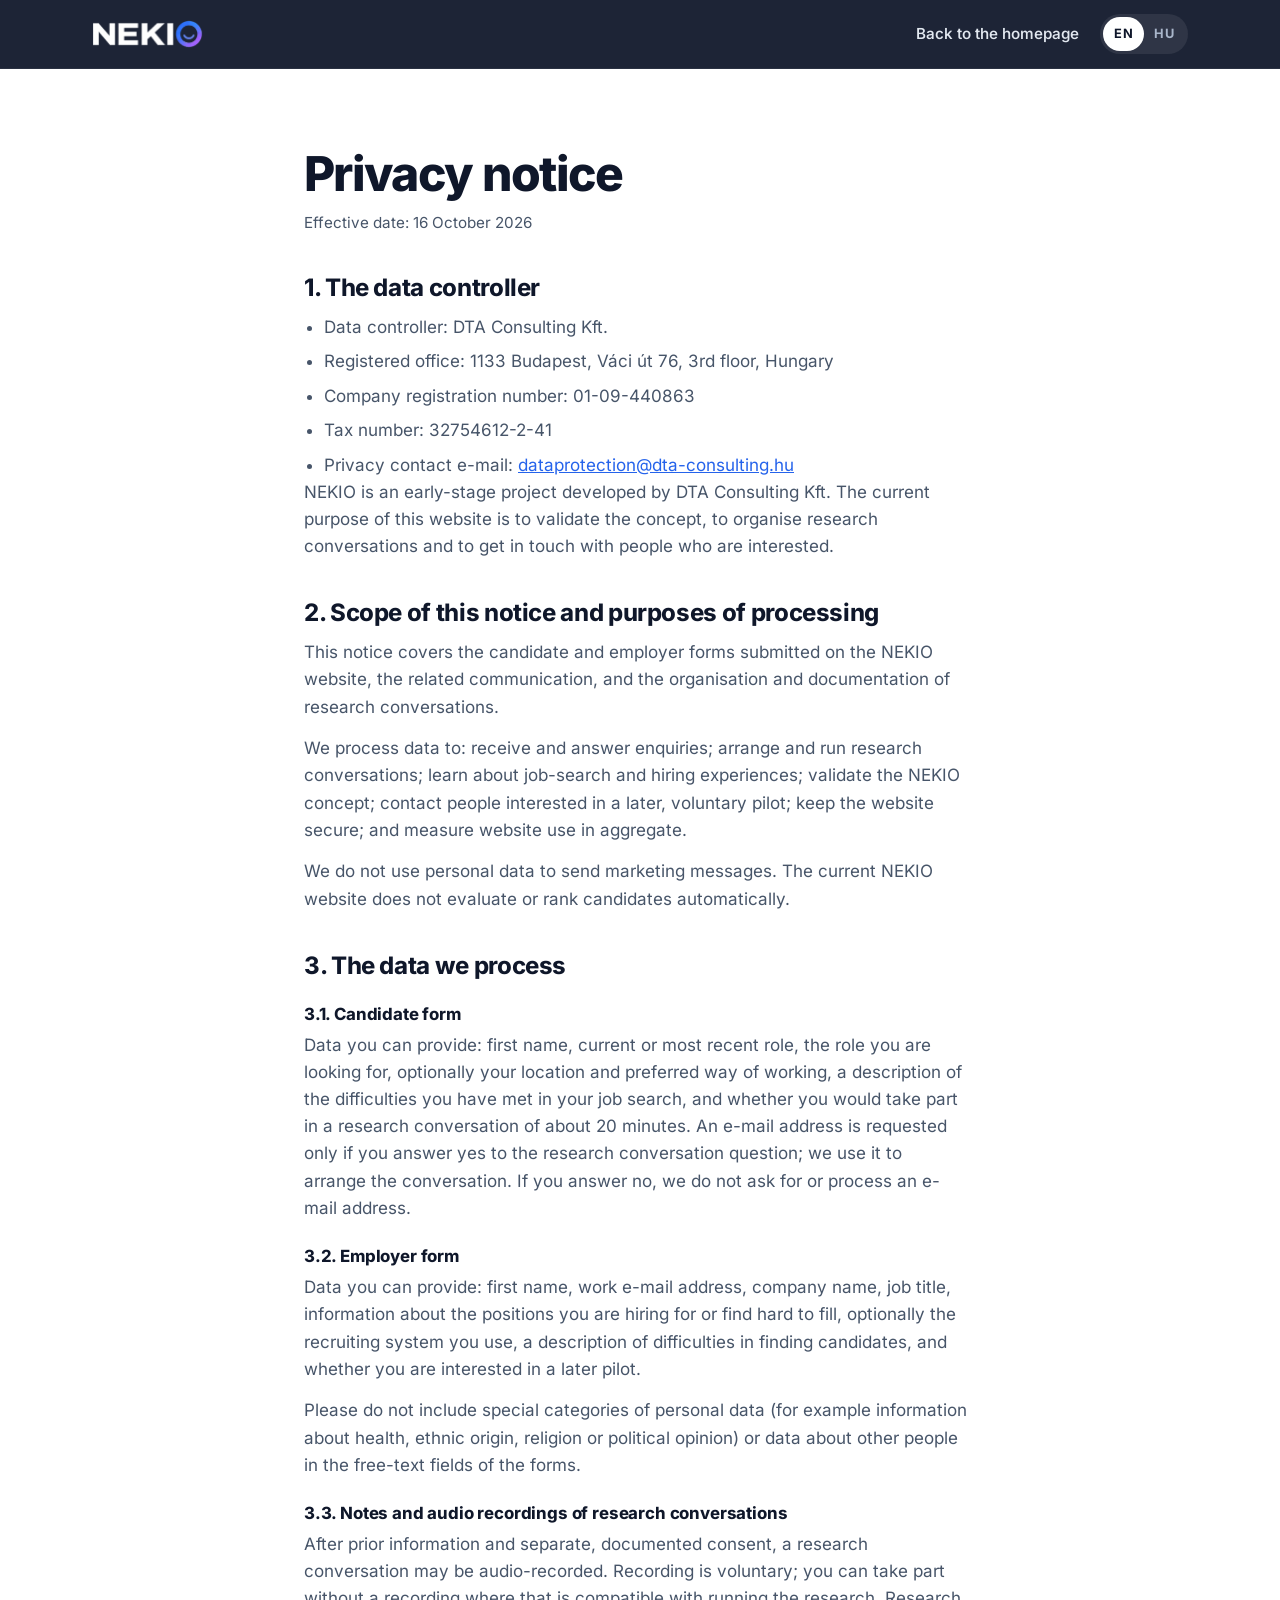
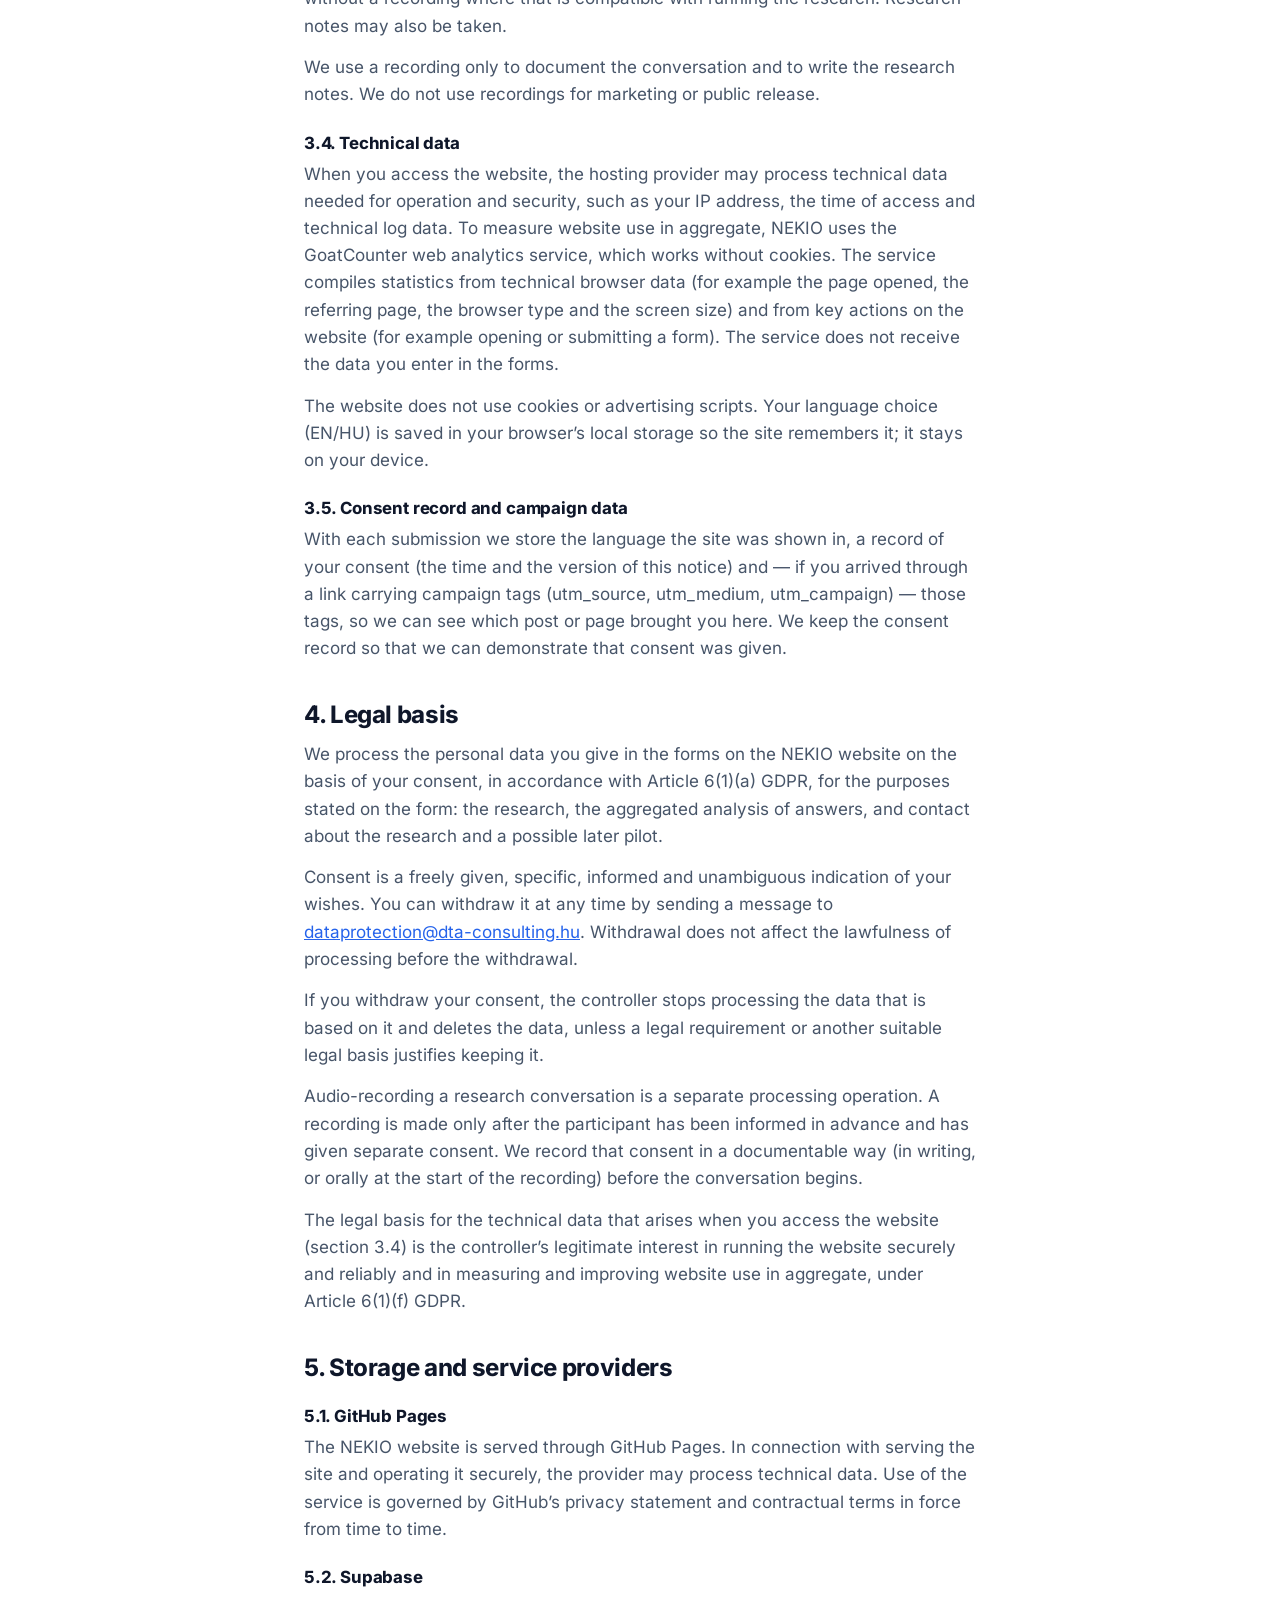
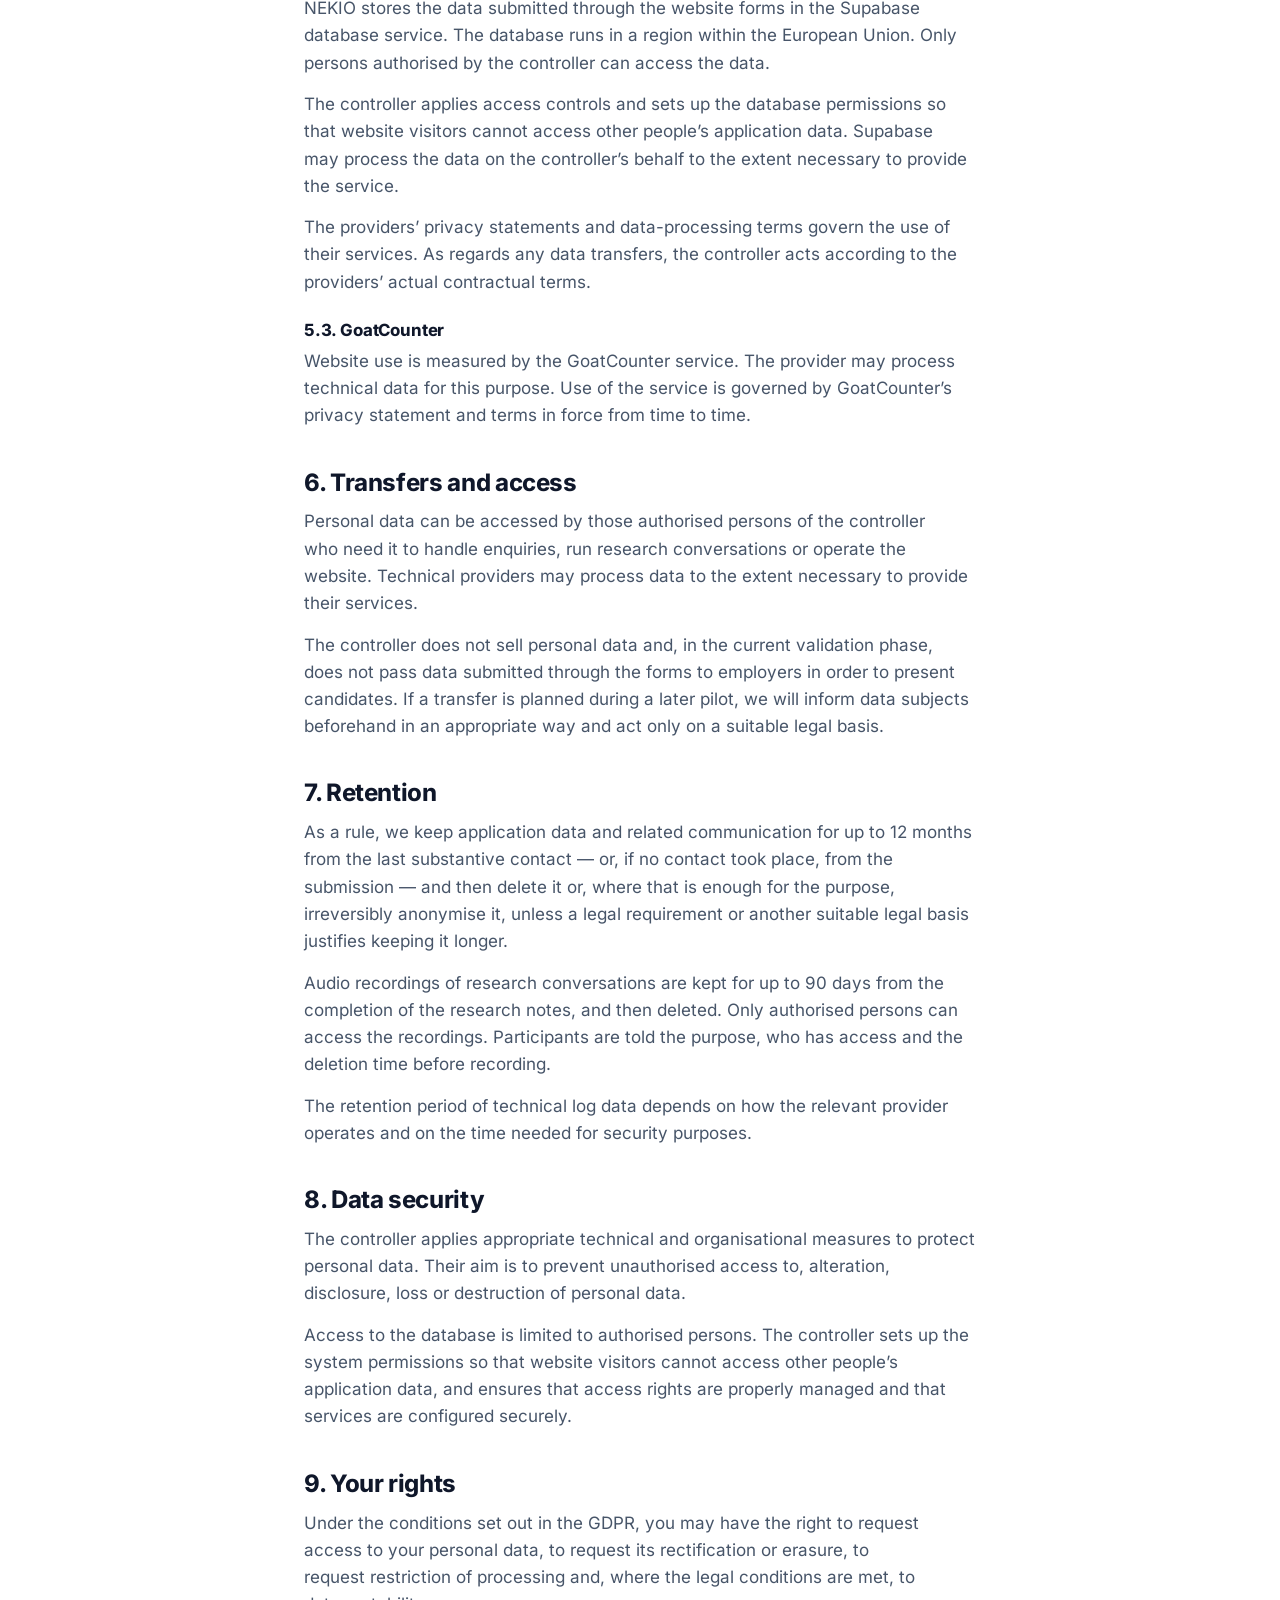
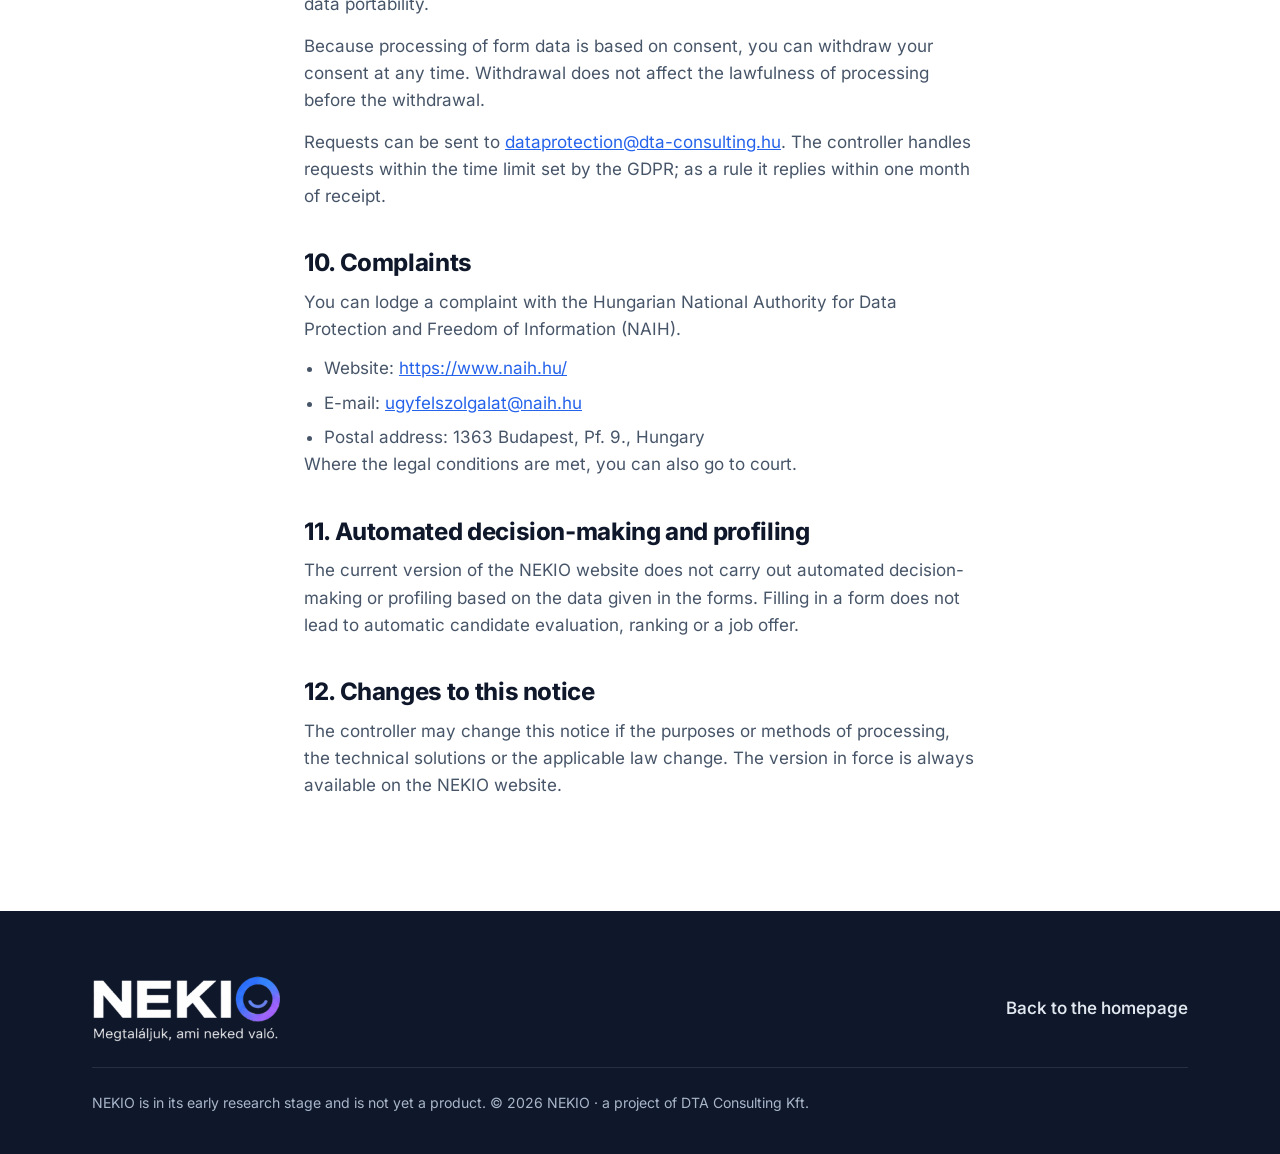
==== commit 06e875e4: "form updates_no email required" ====
--- a/privacy.html
+++ b/privacy.html
@@ -78,9 +78,9 @@
         <p>We do not use personal data to send marketing messages. The current NEKIO website does not evaluate or rank candidates automatically.</p>
         <h2>3. The data we process</h2>
         <h3>3.1. Candidate form</h3>
-        <p>Data you can provide: name, e-mail address, current or most recent role, the role you are looking for, optionally your location and preferred way of working, a description of the difficulties you have met in your job search, and whether you would take part in a research conversation of about 20 minutes.</p>
+        <p>Data you can provide: first name, current or most recent role, the role you are looking for, optionally your location and preferred way of working, a description of the difficulties you have met in your job search, and whether you would take part in a research conversation of about 20 minutes. An e-mail address is requested only if you answer yes to the research conversation question; we use it to arrange the conversation. If you answer no, we do not ask for or process an e-mail address.</p>
         <h3>3.2. Employer form</h3>
-        <p>Data you can provide: name, work e-mail address, company name, job title, information about the positions you are hiring for or find hard to fill, optionally the recruiting system you use, a description of difficulties in finding candidates, and whether you are interested in a later pilot.</p>
+        <p>Data you can provide: first name, work e-mail address, company name, job title, information about the positions you are hiring for or find hard to fill, optionally the recruiting system you use, a description of difficulties in finding candidates, and whether you are interested in a later pilot.</p>
         <p>Please do not include special categories of personal data (for example information about health, ethnic origin, religion or political opinion) or data about other people in the free-text fields of the forms.</p>
         <h3>3.3. Notes and audio recordings of research conversations</h3>
         <p>After prior information and separate, documented consent, a research conversation may be audio-recorded. Recording is voluntary; you can take part without a recording where that is compatible with running the research. Research notes may also be taken.</p>
@@ -153,9 +153,9 @@
         <p>A személyes adatokat nem használjuk fel marketingcélú megkeresések küldésére. A NEKIO jelenlegi weboldala nem végez automatizált jelöltértékelést vagy rangsorolást.</p>
         <h2>3. A kezelt adatok köre</h2>
         <h3>3.1. Álláskeresői űrlap</h3>
-        <p>Az űrlapon megadható adatok: név, e-mail-cím, jelenlegi vagy legutóbbi munkakör, keresett munkakör, opcionálisan helyszín és preferált munkavégzési forma, az álláskeresés során tapasztalt nehézségek leírása, valamint annak jelzése, hogy az érintett részt venne-e egy körülbelül 20 perces kutatási beszélgetésen.</p>
+        <p>Az űrlapon megadható adatok: keresztnév, jelenlegi vagy legutóbbi munkakör, keresett munkakör, opcionálisan helyszín és preferált munkavégzési forma, az álláskeresés során tapasztalt nehézségek leírása, valamint annak jelzése, hogy az érintett részt venne-e egy körülbelül 20 perces kutatási beszélgetésen. Az e-mail-cím megadása kizárólag akkor szükséges, ha az érintett igennel válaszol a kutatási beszélgetésre vonatkozó kérdésre; ezt az e-mail-címet a NEKIO a beszélgetés egyeztetésére használja. Ha az érintett nemmel válaszol, e-mail-címet nem kérünk és nem kezelünk.</p>
         <h3>3.2. Munkáltatói űrlap</h3>
-        <p>Az űrlapon megadható adatok: név, munkahelyi e-mail-cím, cégnév, munkakör, a keresett vagy nehezen betölthető pozíciókra vonatkozó információk, opcionálisan az alkalmazott toborzási rendszer, a jelöltkereséssel kapcsolatos nehézségek leírása, valamint a későbbi pilot iránti érdeklődés jelzése.</p>
+        <p>Az űrlapon megadható adatok: keresztnév, munkahelyi e-mail-cím, cégnév, munkakör, a keresett vagy nehezen betölthető pozíciókra vonatkozó információk, opcionálisan az alkalmazott toborzási rendszer, a jelöltkereséssel kapcsolatos nehézségek leírása, valamint a későbbi pilot iránti érdeklődés jelzése.</p>
         <p>Kérjük, hogy az űrlapok szabad szöveges mezőiben ne szerepeljenek különleges személyes adatok (például egészségi állapotra, etnikai származásra, vallásra vagy politikai véleményre vonatkozó információ), valamint más személyekre vonatkozó adatok.</p>
         <h3>3.3. Kutatási beszélgetések jegyzetei és hangfelvételei</h3>
         <p>A kutatási beszélgetésekről – előzetes tájékoztatás és külön, dokumentálható hozzájárulás után – hangfelvétel készülhet. A hangfelvétel önkéntes; a résztvevő hangfelvétel nélkül is részt vehet a beszélgetésben, amennyiben ez a kutatás lebonyolításával összeegyeztethető. A beszélgetésekről kutatási jegyzetek is készülhetnek.</p>
--- a/assets/css/style.css
+++ b/assets/css/style.css
@@ -35,7 +35,7 @@
   --white: #fff;
   --ink: #0F172A;
   --ink-2: #475569;         /* body copy on light, AA */
-  --ink-3: #64748B;
+  --ink-3: #5B6B82;
   --line: #E2E8F0;
   --line-strong: #CBD5E1;
   --on-navy: #E2E8F0;
@@ -308,6 +308,7 @@
 .option__text { font-size: 1.2rem; line-height: 1.5; color: #fff; font-weight: 500; }
 .option .btn { margin-top: auto; }
 .option__meta { font-size: .88rem; color: var(--on-navy-2); }
+@media (min-width: 821px) { .option__meta { min-height: 2.8em; line-height: 1.4; } }   /* both cards reserve two lines, so the buttons line up */
 @media (max-width: 820px) { .options { grid-template-columns: 1fr; } .option .btn { width: 100%; } }
 
 /* ---------- About ---------- */
@@ -460,3 +461,6 @@
   .hv-link { stroke-dashoffset: 0; }
   .js .reveal { opacity: 1; transform: none; }
 }
+
+/* Example text inside empty form fields */
+.field input::placeholder, .field textarea::placeholder { color: var(--ink-3); opacity: 1; font-style: italic; }
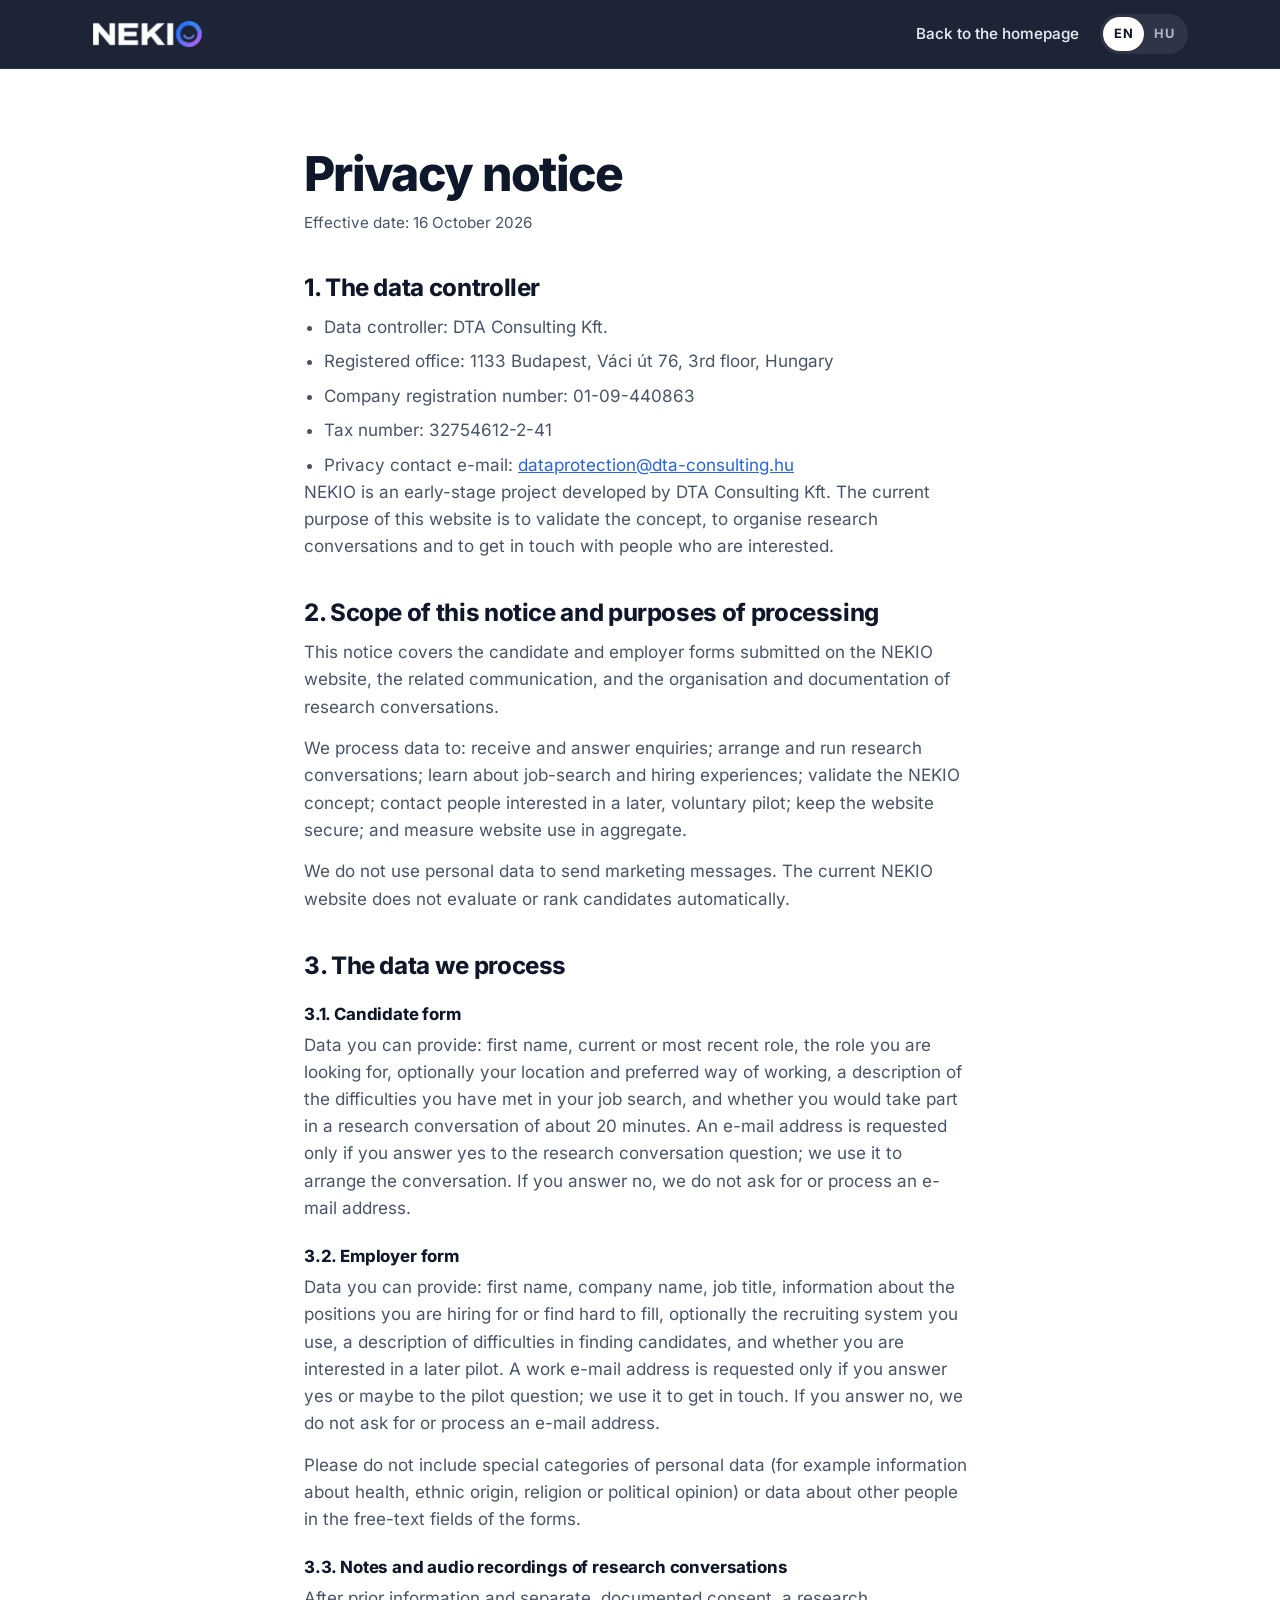
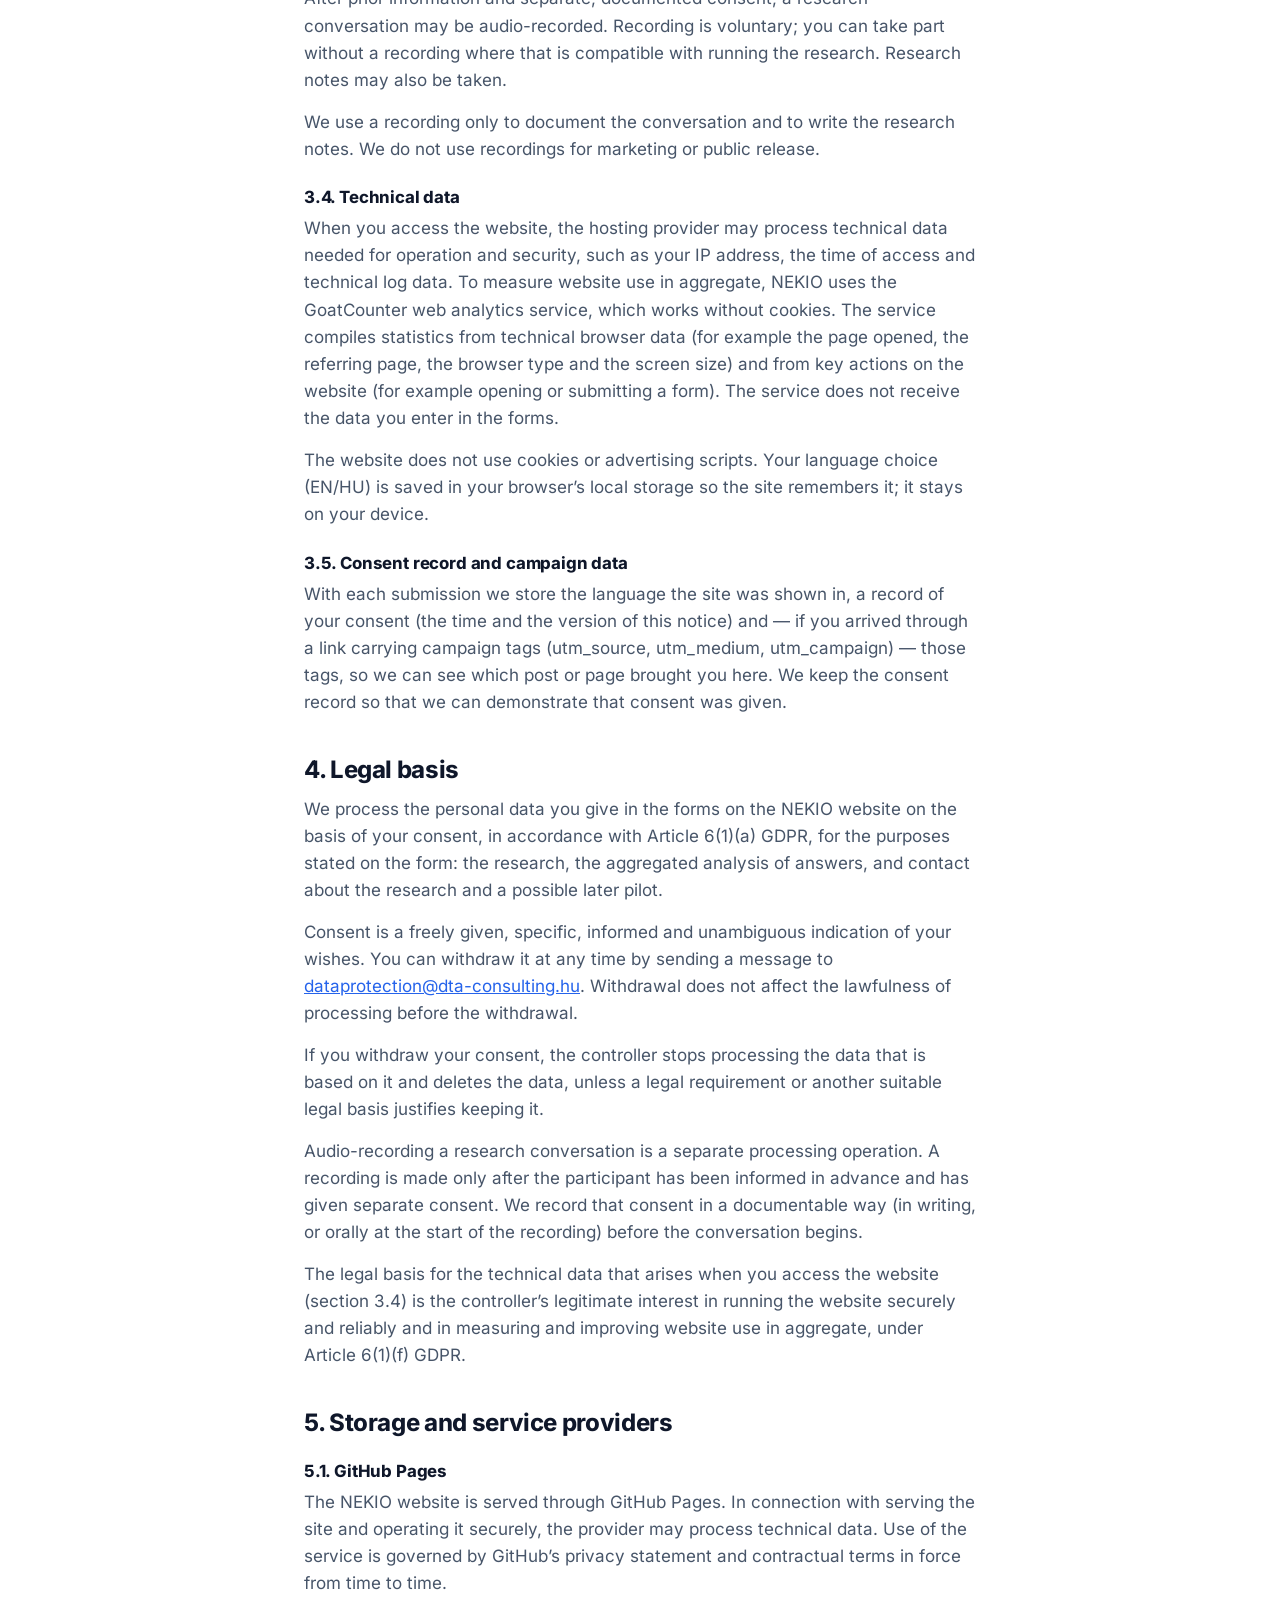
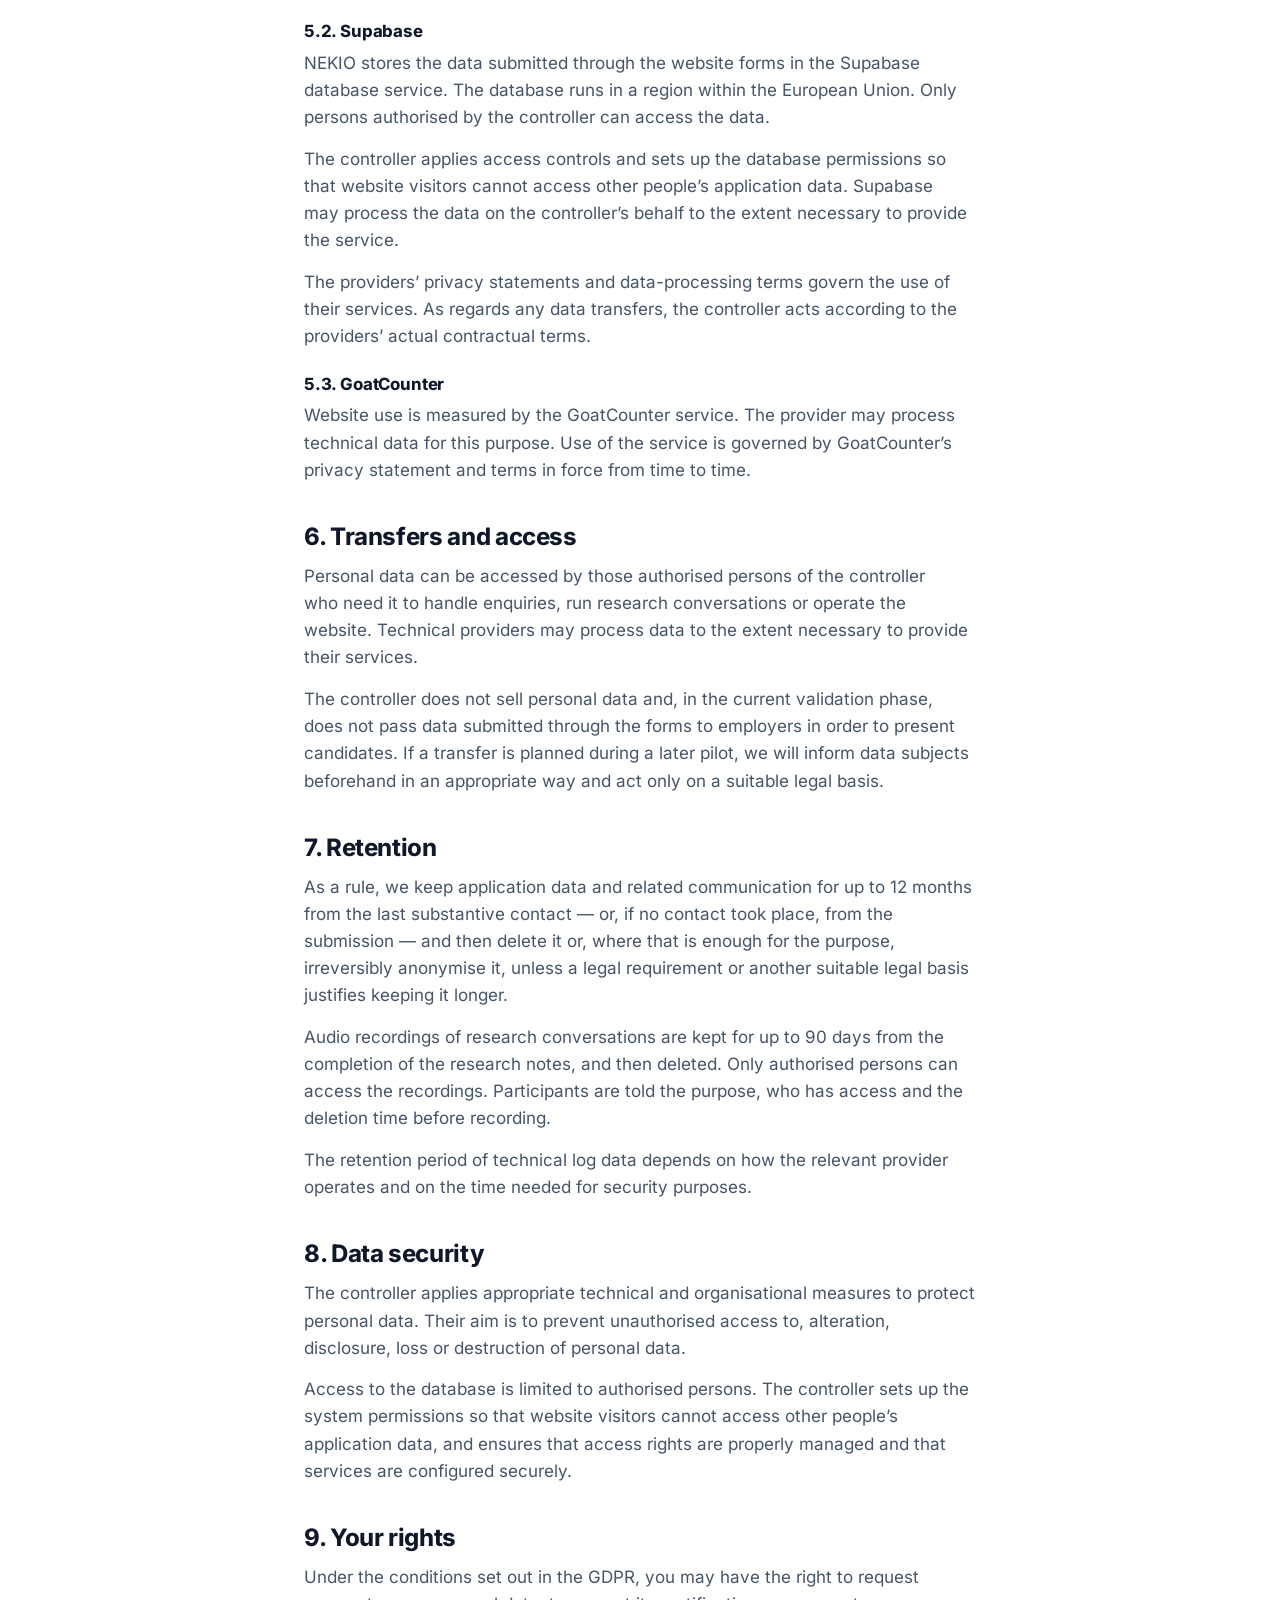
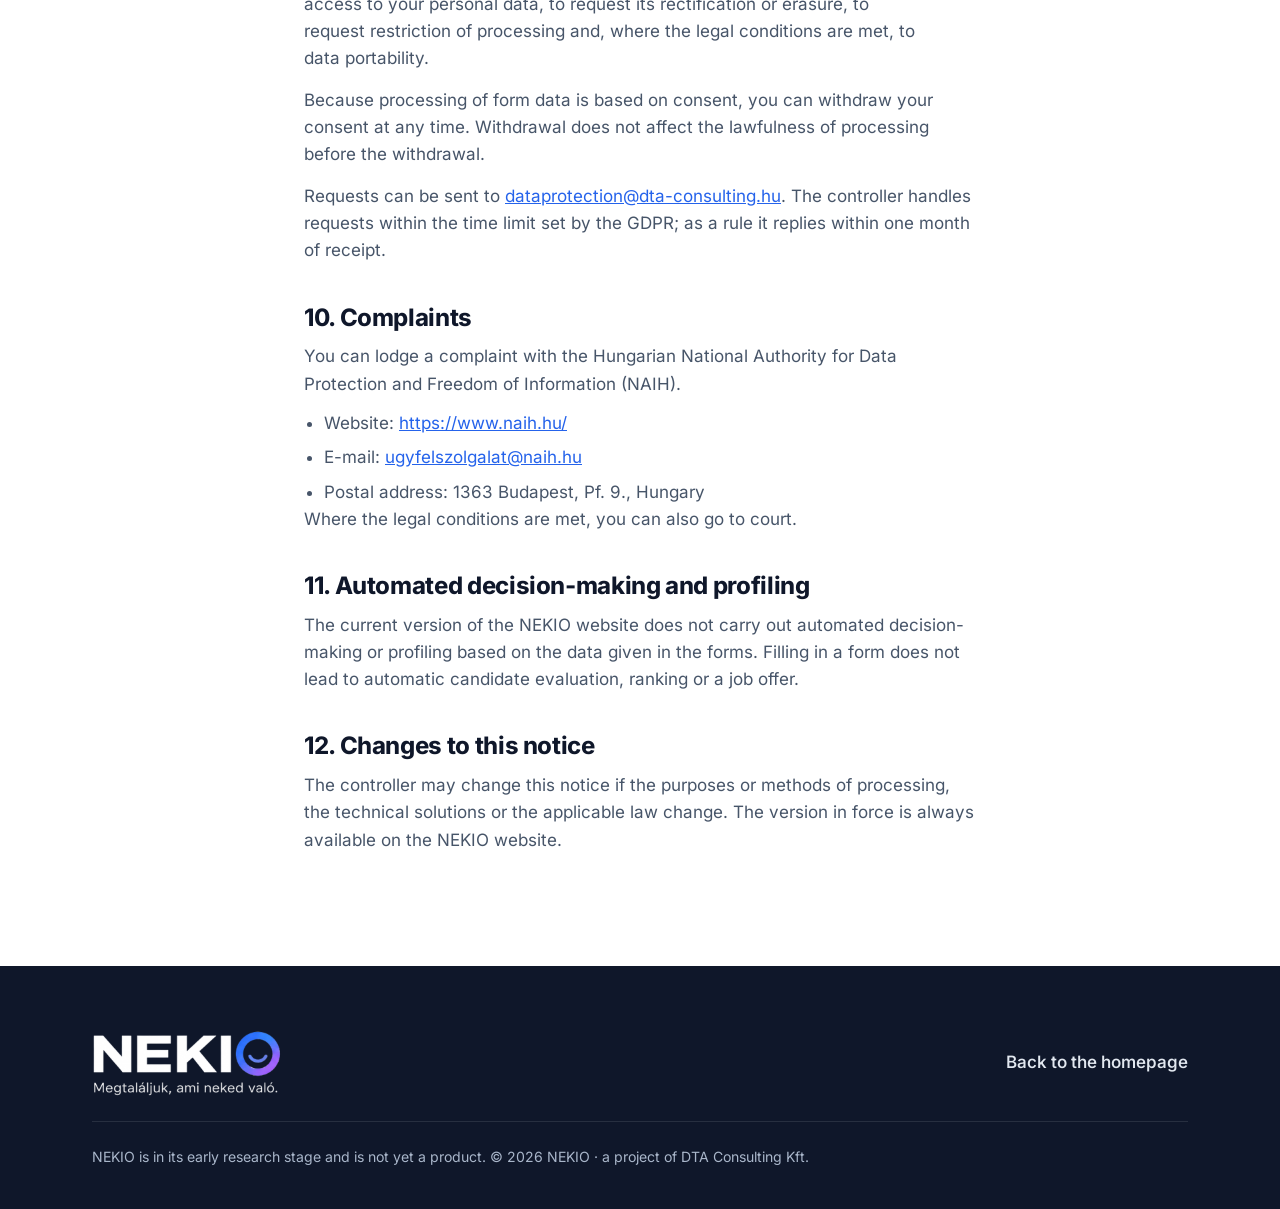
==== commit 0867b104: "Add files via upload" ====
--- a/privacy.html
+++ b/privacy.html
@@ -80,7 +80,7 @@
         <h3>3.1. Candidate form</h3>
         <p>Data you can provide: first name, current or most recent role, the role you are looking for, optionally your location and preferred way of working, a description of the difficulties you have met in your job search, and whether you would take part in a research conversation of about 20 minutes. An e-mail address is requested only if you answer yes to the research conversation question; we use it to arrange the conversation. If you answer no, we do not ask for or process an e-mail address.</p>
         <h3>3.2. Employer form</h3>
-        <p>Data you can provide: first name, work e-mail address, company name, job title, information about the positions you are hiring for or find hard to fill, optionally the recruiting system you use, a description of difficulties in finding candidates, and whether you are interested in a later pilot.</p>
+        <p>Data you can provide: first name, company name, job title, information about the positions you are hiring for or find hard to fill, optionally the recruiting system you use, a description of difficulties in finding candidates, and whether you are interested in a later pilot. A work e-mail address is requested only if you answer yes or maybe to the pilot question; we use it to get in touch. If you answer no, we do not ask for or process an e-mail address.</p>
         <p>Please do not include special categories of personal data (for example information about health, ethnic origin, religion or political opinion) or data about other people in the free-text fields of the forms.</p>
         <h3>3.3. Notes and audio recordings of research conversations</h3>
         <p>After prior information and separate, documented consent, a research conversation may be audio-recorded. Recording is voluntary; you can take part without a recording where that is compatible with running the research. Research notes may also be taken.</p>
@@ -155,7 +155,7 @@
         <h3>3.1. Álláskeresői űrlap</h3>
         <p>Az űrlapon megadható adatok: keresztnév, jelenlegi vagy legutóbbi munkakör, keresett munkakör, opcionálisan helyszín és preferált munkavégzési forma, az álláskeresés során tapasztalt nehézségek leírása, valamint annak jelzése, hogy az érintett részt venne-e egy körülbelül 20 perces kutatási beszélgetésen. Az e-mail-cím megadása kizárólag akkor szükséges, ha az érintett igennel válaszol a kutatási beszélgetésre vonatkozó kérdésre; ezt az e-mail-címet a NEKIO a beszélgetés egyeztetésére használja. Ha az érintett nemmel válaszol, e-mail-címet nem kérünk és nem kezelünk.</p>
         <h3>3.2. Munkáltatói űrlap</h3>
-        <p>Az űrlapon megadható adatok: keresztnév, munkahelyi e-mail-cím, cégnév, munkakör, a keresett vagy nehezen betölthető pozíciókra vonatkozó információk, opcionálisan az alkalmazott toborzási rendszer, a jelöltkereséssel kapcsolatos nehézségek leírása, valamint a későbbi pilot iránti érdeklődés jelzése.</p>
+        <p>Az űrlapon megadható adatok: keresztnév, cégnév, munkakör, a keresett vagy nehezen betölthető pozíciókra vonatkozó információk, opcionálisan az alkalmazott toborzási rendszer, a jelöltkereséssel kapcsolatos nehézségek leírása, valamint a későbbi pilot iránti érdeklődés jelzése. A munkahelyi e-mail-cím megadása kizárólag akkor szükséges, ha az érintett a pilot iránti érdeklődésre igennel vagy talánnal válaszol; ezt a NEKIO a kapcsolatfelvételre használja. Nem válasz esetén e-mail-címet nem kérünk és nem kezelünk.</p>
         <p>Kérjük, hogy az űrlapok szabad szöveges mezőiben ne szerepeljenek különleges személyes adatok (például egészségi állapotra, etnikai származásra, vallásra vagy politikai véleményre vonatkozó információ), valamint más személyekre vonatkozó adatok.</p>
         <h3>3.3. Kutatási beszélgetések jegyzetei és hangfelvételei</h3>
         <p>A kutatási beszélgetésekről – előzetes tájékoztatás és külön, dokumentálható hozzájárulás után – hangfelvétel készülhet. A hangfelvétel önkéntes; a résztvevő hangfelvétel nélkül is részt vehet a beszélgetésben, amennyiben ez a kutatás lebonyolításával összeegyeztethető. A beszélgetésekről kutatási jegyzetek is készülhetnek.</p>
